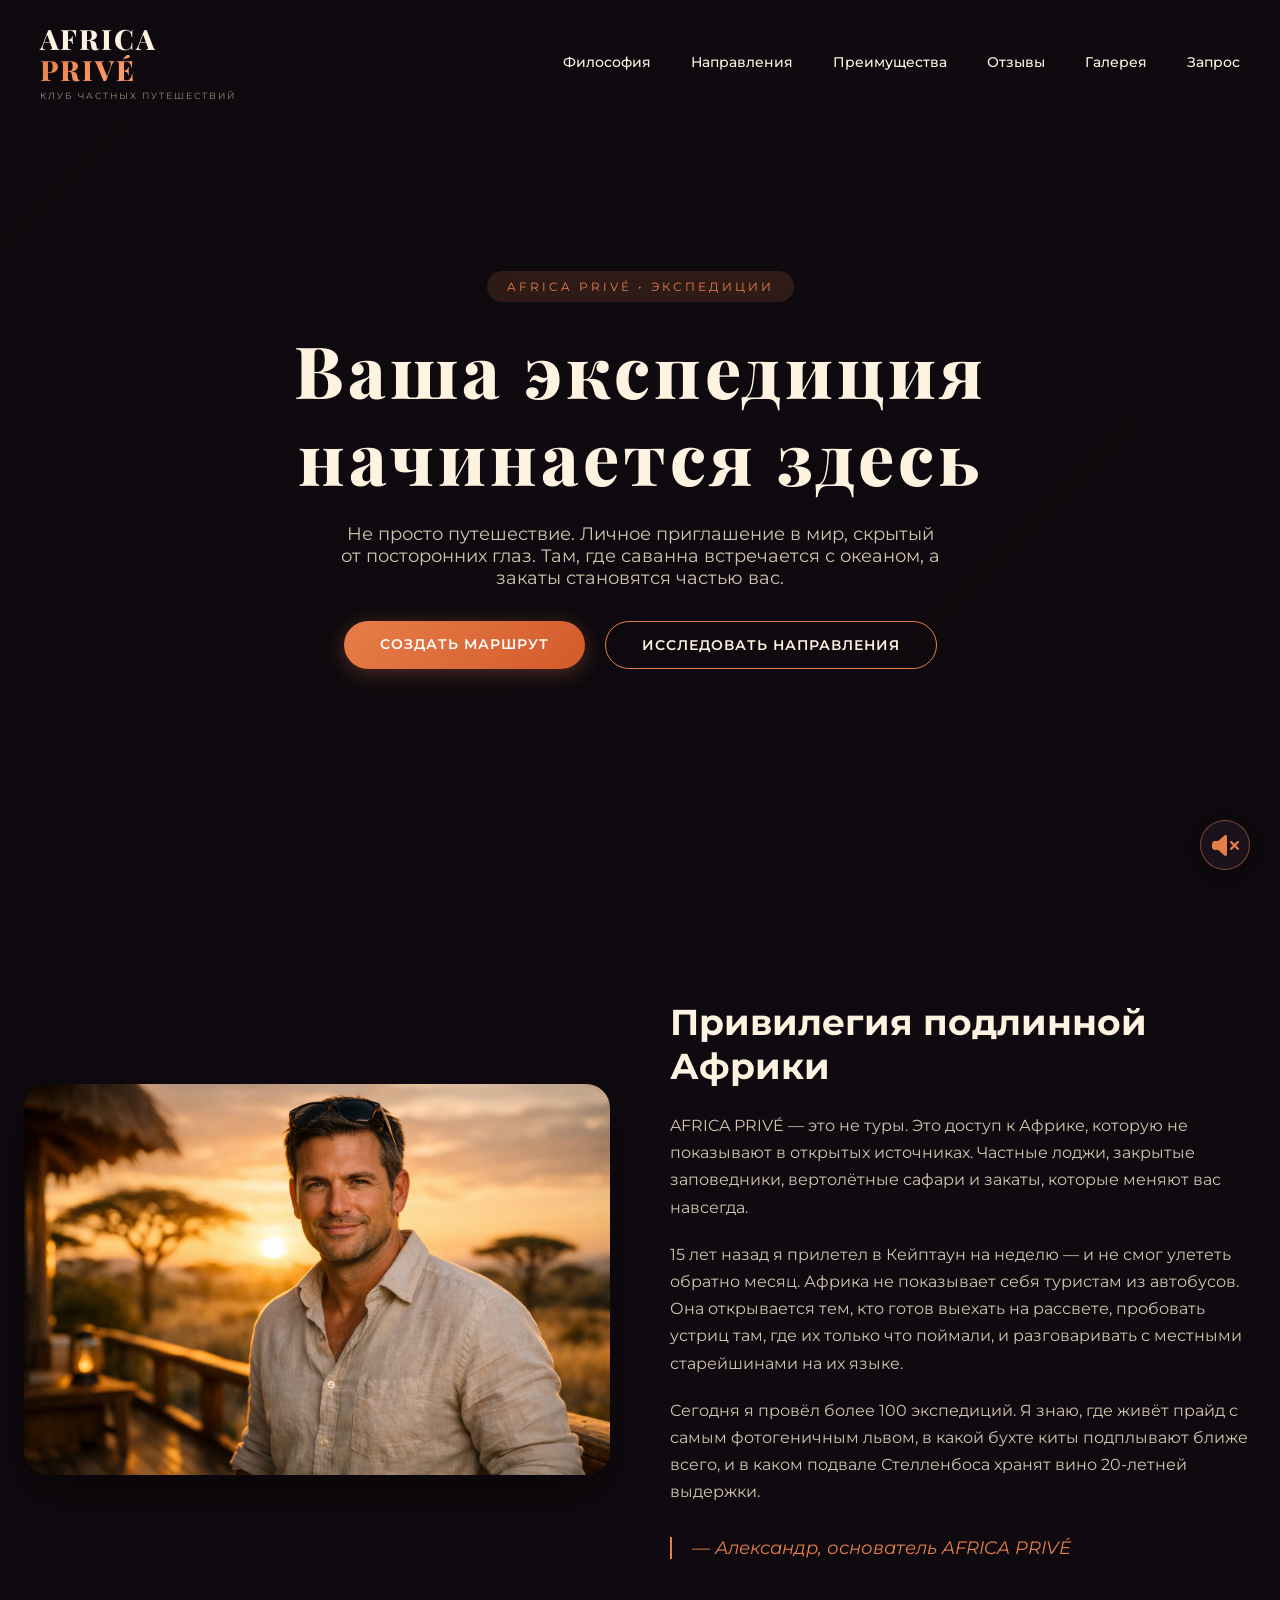
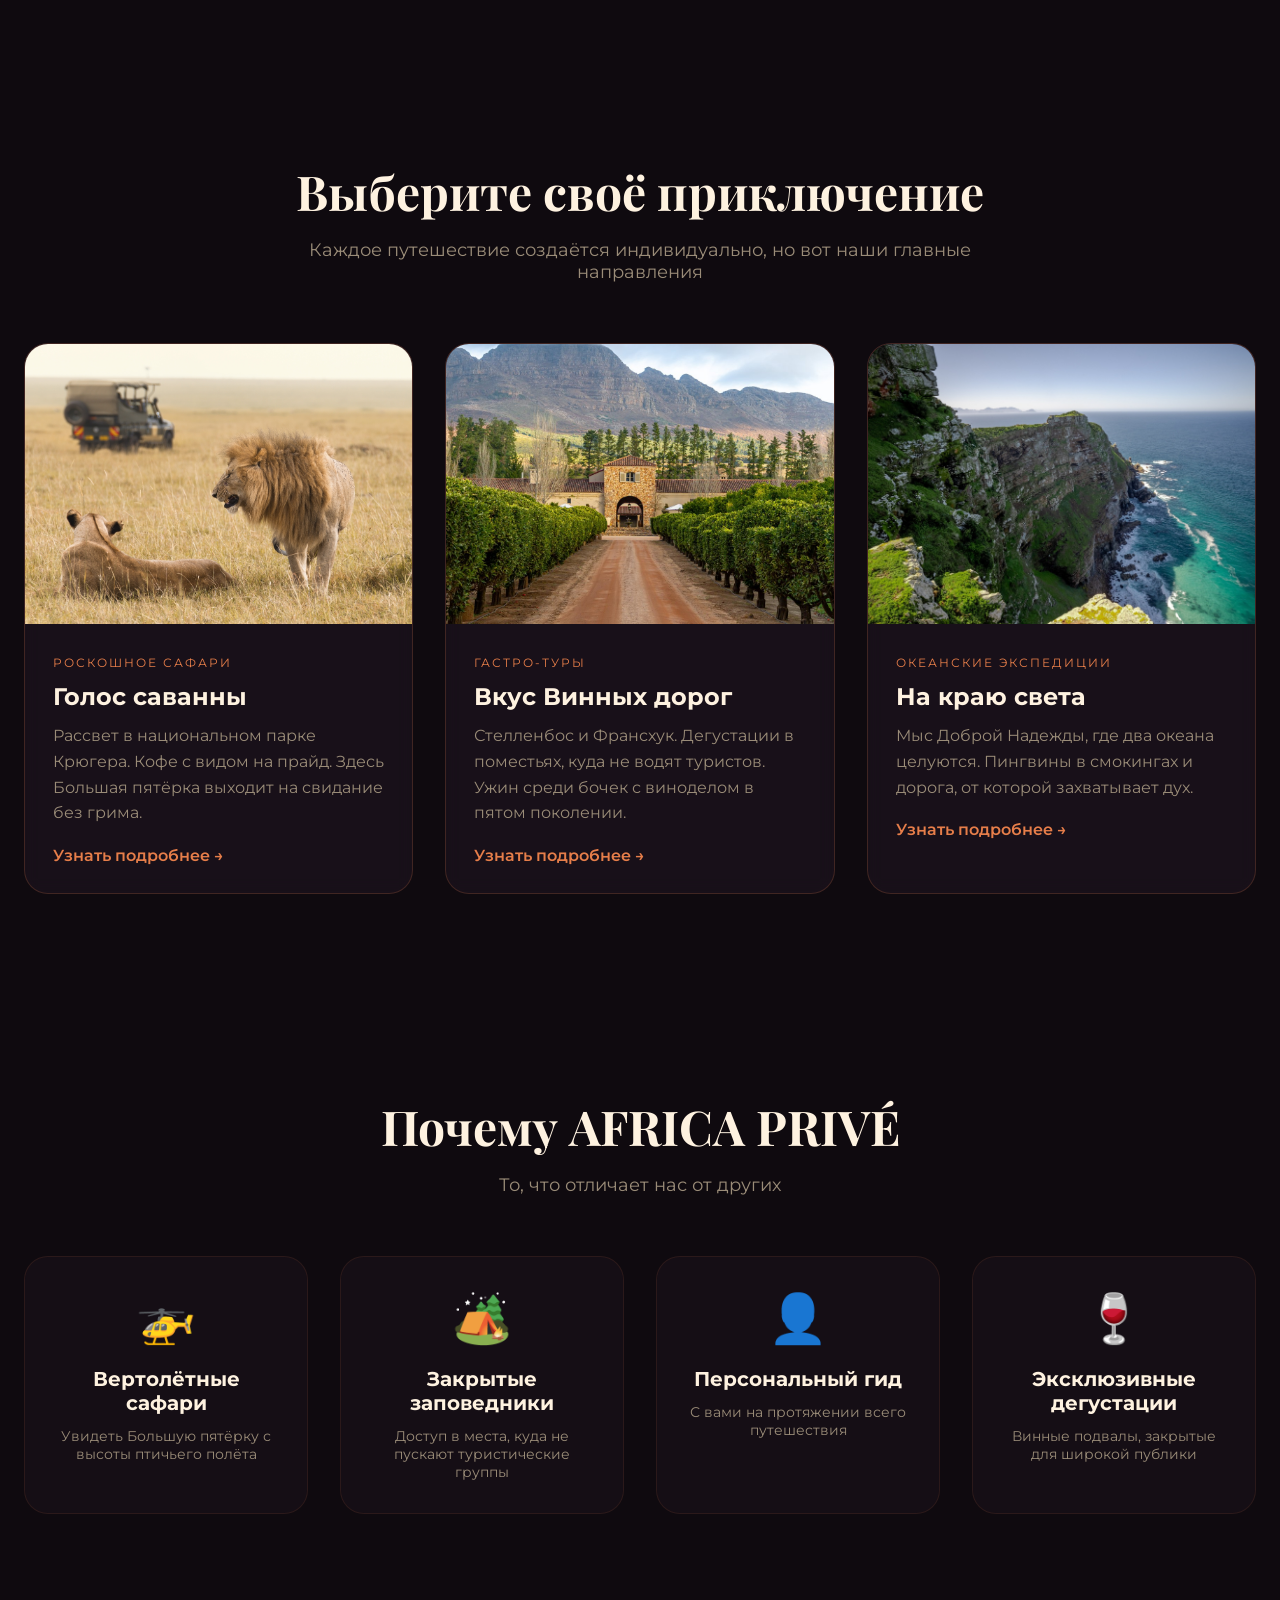
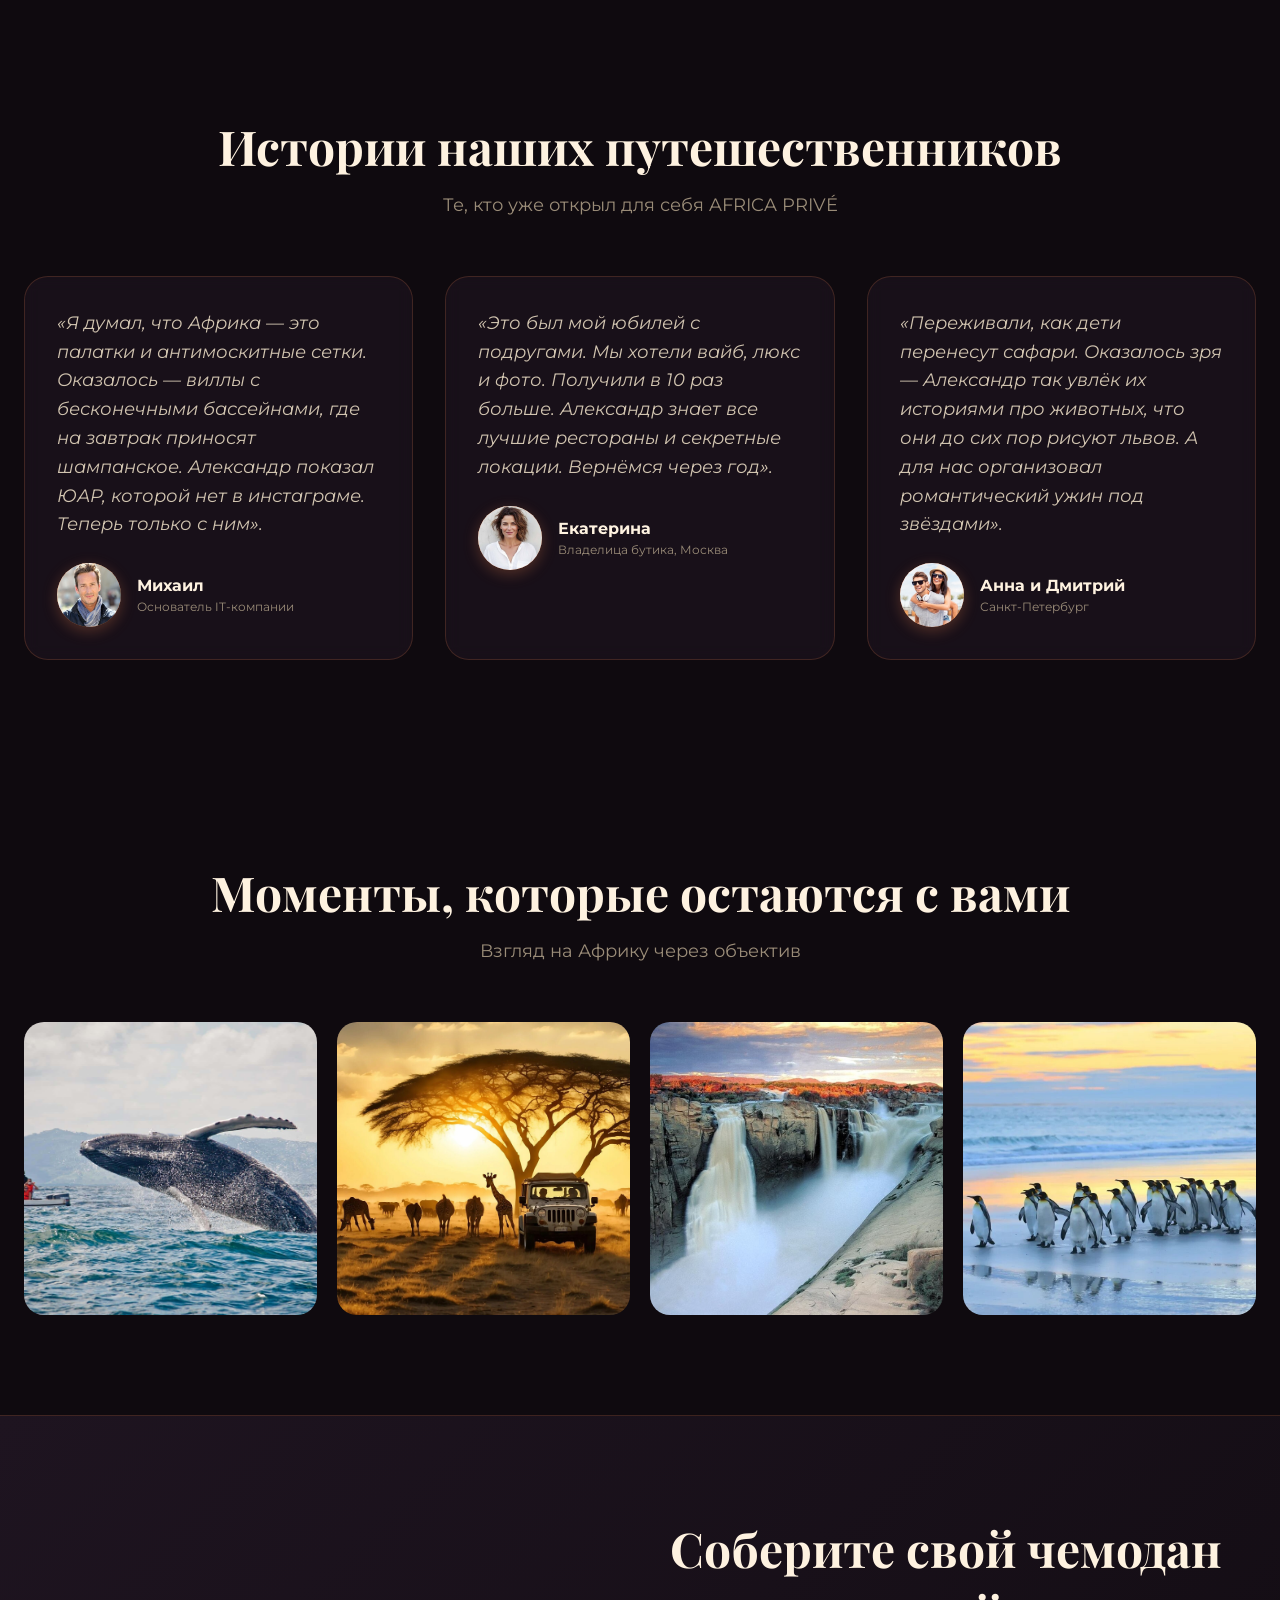
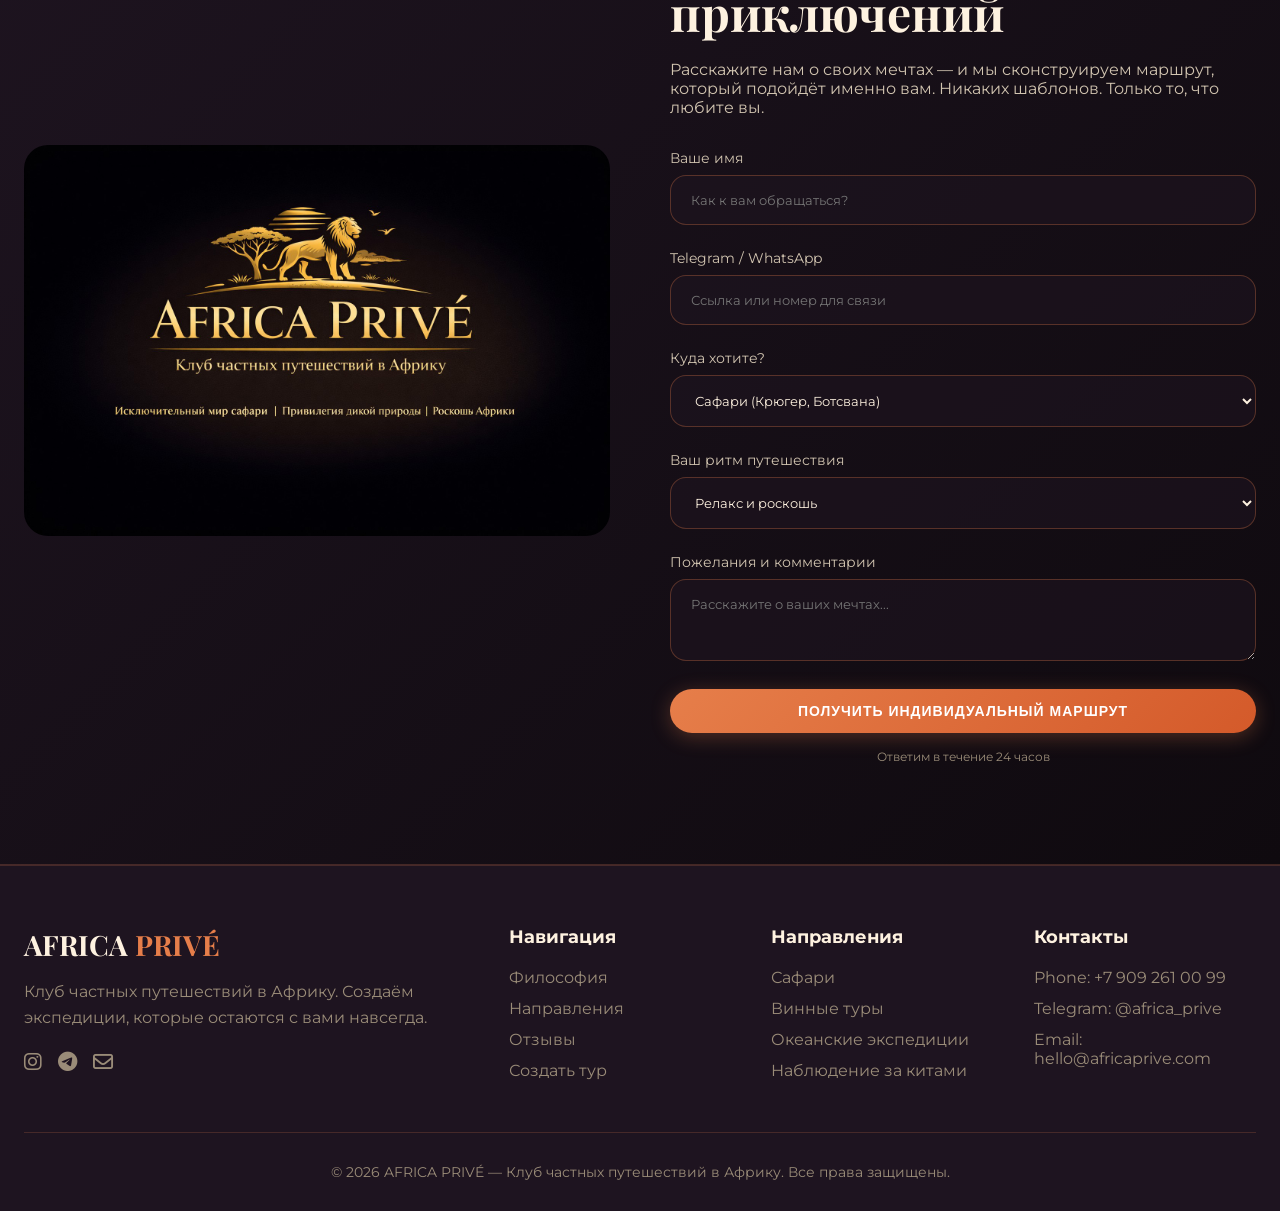
==== expedition.html @ df65098a "Add files via upload" ====
<!DOCTYPE html>
<html lang="ru">
<head>
    <meta charset="UTF-8">
    <meta name="viewport" content="width=device-width, initial-scale=1.0, viewport-fit=cover">
    <title>AFRICA PRIVÉ | Экспедиции | Клуб частных путешествий в Африку</title>
    <link href="https://fonts.googleapis.com/css2?family=Playfair+Display:wght@400;500;600;700;800;900&family=Montserrat:wght@300;400;500;600;700&display=swap" rel="stylesheet">
    <link rel="stylesheet" href="https://cdnjs.cloudflare.com/ajax/libs/font-awesome/6.5.1/css/all.min.css">
    <style>
        * {
            margin: 0;
            padding: 0;
            box-sizing: border-box;
        }

        body {
            font-family: 'Montserrat', sans-serif;
            background: #0F0A0F;
            color: #D1C4B0;
            overflow-x: hidden;
        }

        ::-webkit-scrollbar { width: 8px; }
        ::-webkit-scrollbar-track { background: #1E1420; }
        ::-webkit-scrollbar-thumb { background: #E67E4A; border-radius: 4px; }

        /* Премиальный логотип */
        .logo {
            display: flex;
            flex-direction: column;
            align-items: flex-start;
            text-decoration: none;
            transition: all 0.3s ease;
        }
        .logo-main {
            font-family: 'Playfair Display', serif;
            font-size: 28px;
            font-weight: 800;
            letter-spacing: 2px;
            color: #FEF2E0;
            line-height: 1.1;
        }
        .logo-accent {
            font-family: 'Playfair Display', serif;
            font-size: 28px;
            font-weight: 800;
            letter-spacing: 2px;
            background: linear-gradient(135deg, #E67E4A 0%, #FF9F6E 50%, #E67E4A 100%);
            background-size: 200% auto;
            -webkit-background-clip: text;
            background-clip: text;
            color: transparent;
            line-height: 1.1;
        }
        .logo-tagline {
            font-family: 'Montserrat', sans-serif;
            font-size: 9px;
            letter-spacing: 2px;
            text-transform: uppercase;
            color: #9A8C78;
            margin-top: 4px;
        }
        .logo:hover .logo-main { letter-spacing: 3px; text-shadow: 0 0 20px rgba(230,126,74,0.3); }
        .logo:hover .logo-accent { background-position: 100% 0; animation: gradientShift 0.6s ease forwards; }
        .logo:hover .logo-tagline { color: #E67E4A; letter-spacing: 3px; }
        @keyframes gradientShift {
            0% { background-position: 0% 0; }
            100% { background-position: 100% 0; }
        }

        /* Анимации */
        @keyframes slowZoom { 0% { transform: scale(1.05); } 100% { transform: scale(1.2); } }
        .scroll-animate { opacity: 0; transition: all 0.8s cubic-bezier(0.2, 0.9, 0.4, 1.1); }
        .scroll-animate.visible { opacity: 1; transform: translateY(0) translateX(0); }
        .fade-up { transform: translateY(40px); }
        .fade-left { transform: translateX(-40px); }
        .fade-right { transform: translateX(40px); }
        .scale { transform: scale(0.95); }
        .visible.fade-up, .visible.fade-left, .visible.fade-right { transform: translate(0); }
        .visible.scale { transform: scale(1); }

        /* Навигация */
        .navbar {
            position: fixed;
            top: 0;
            left: 0;
            right: 0;
            z-index: 1000;
            padding: 24px 0;
            transition: all 0.4s ease;
            background: transparent;
        }
        .navbar.scrolled {
            background: rgba(15, 10, 15, 0.95);
            backdrop-filter: blur(12px);
            padding: 16px 0;
            border-bottom: 1px solid rgba(230,126,74,0.2);
        }
        .nav-container {
            display: flex;
            justify-content: space-between;
            align-items: center;
            max-width: 1400px;
            margin: 0 auto;
            padding: 0 40px;
        }
        .nav-links { display: flex; gap: 40px; align-items: center; }
        .nav-links a {
            color: #FEF2E0;
            text-decoration: none;
            font-size: 14px;
            font-weight: 500;
            position: relative;
        }
        .nav-links a::after {
            content: '';
            position: absolute;
            bottom: -5px;
            left: 0;
            width: 0;
            height: 2px;
            background: #E67E4A;
            transition: width 0.3s ease;
        }
        .nav-links a:hover::after { width: 100%; }
        .nav-links a:hover { color: #E67E4A; }
        .mobile-menu-btn {
            display: none;
            background: none;
            border: none;
            color: #FEF2E0;
            font-size: 28px;
            cursor: pointer;
        }

        /* Hero */
        .hero {
            min-height: 100vh;
            display: flex;
            align-items: center;
            justify-content: center;
            text-align: center;
            position: relative;
            padding: 120px 24px 80px;
            overflow: hidden;
        }
        .hero::before {
            content: '';
            position: absolute;
            top: 0;
            left: 0;
            right: 0;
            bottom: 0;
            background: linear-gradient(135deg, rgba(15,10,15,0.4) 0%, rgba(15,10,15,0.8) 100%), url('assets/hero-bg.jpg');
            background-size: cover;
            background-position: center;
            z-index: 0;
            animation: slowZoom 20s ease-out forwards;
        }
        .hero-content { position: relative; z-index: 2; max-width: 900px; }
        .hero-badge {
            display: inline-block;
            font-size: 12px;
            letter-spacing: 3px;
            text-transform: uppercase;
            color: #E67E4A;
            background: rgba(230,126,74,0.15);
            padding: 8px 20px;
            border-radius: 40px;
            margin-bottom: 24px;
            backdrop-filter: blur(8px);
        }
        .hero h1 {
            font-family: 'Playfair Display', serif;
            font-size: 72px;
            font-weight: 800;
            letter-spacing: 4px;
            color: #FEF2E0;
            margin-bottom: 24px;
            line-height: 1.2;
        }
        .hero p { font-size: 18px; max-width: 600px; margin: 0 auto 32px; color: #D1C4B0; }
        .hero-buttons { display: flex; gap: 20px; justify-content: center; flex-wrap: wrap; }

        /* Кнопки */
        .btn {
            display: inline-block;
            padding: 14px 36px;
            font-weight: 600;
            font-size: 14px;
            letter-spacing: 1px;
            text-transform: uppercase;
            text-decoration: none;
            border-radius: 40px;
            transition: all 0.4s ease;
            cursor: pointer;
            border: none;
        }
        .btn-primary {
            background: linear-gradient(135deg, #E67E4A 0%, #D45A2A 100%);
            color: white;
            box-shadow: 0 4px 20px rgba(230,126,74,0.3);
        }
        .btn-primary:hover { transform: translateY(-3px); box-shadow: 0 8px 30px rgba(230,126,74,0.5); }
        .btn-secondary {
            background: transparent;
            border: 1.5px solid #E67E4A;
            color: #FEF2E0;
        }
        .btn-secondary:hover { background: #E67E4A; color: #0F0A0F; transform: translateY(-3px); }

        /* Секции */
        .section { padding: 100px 0; }
        .container { max-width: 1280px; margin: 0 auto; padding: 0 24px; }
        .section-title {
            font-family: 'Playfair Display', serif;
            font-size: 48px;
            text-align: center;
            margin-bottom: 16px;
            color: #FEF2E0;
        }
        .section-subtitle {
            text-align: center;
            color: #9A8C78;
            max-width: 700px;
            margin: 0 auto 60px;
            font-size: 18px;
        }

        /* Философия */
        .philosophy-grid {
            display: grid;
            grid-template-columns: 1fr 1fr;
            gap: 60px;
            align-items: center;
        }
        .philosophy-image {
            border-radius: 24px;
            overflow: hidden;
            box-shadow: 0 20px 40px rgba(0,0,0,0.4);
        }
        .philosophy-image img { width: 100%; height: auto; display: block; transition: transform 0.6s ease; }
        .philosophy-image:hover img { transform: scale(1.03); }
        .philosophy-text h3 { font-size: 36px; margin-bottom: 24px; color: #FEF2E0; }
        .philosophy-text p { margin-bottom: 20px; line-height: 1.7; }
        .signature {
            margin-top: 32px;
            font-style: italic;
            color: #E67E4A;
            font-size: 18px;
            border-left: 2px solid #E67E4A;
            padding-left: 20px;
        }

        /* Направления */
        .destinations-grid {
            display: grid;
            grid-template-columns: repeat(3, 1fr);
            gap: 32px;
        }
        .destination-card {
            background: rgba(30, 20, 32, 0.6);
            backdrop-filter: blur(8px);
            border-radius: 24px;
            overflow: hidden;
            border: 1px solid rgba(230,126,74,0.2);
            transition: all 0.4s ease;
        }
        .destination-card:hover {
            transform: translateY(-10px);
            border-color: #E67E4A;
            box-shadow: 0 20px 40px rgba(0,0,0,0.3);
        }
        .destination-image {
            height: 280px;
            overflow: hidden;
        }
        .destination-image img {
            width: 100%;
            height: 100%;
            object-fit: cover;
            transition: transform 0.6s ease;
        }
        .destination-card:hover .destination-image img { transform: scale(1.08); }
        .destination-content { padding: 28px; }
        .destination-category {
            color: #E67E4A;
            font-size: 12px;
            letter-spacing: 2px;
            text-transform: uppercase;
            margin-bottom: 12px;
            display: inline-block;
        }
        .destination-content h3 { font-size: 24px; margin-bottom: 12px; color: #FEF2E0; }
        .destination-content p { color: #9A8C78; line-height: 1.6; margin-bottom: 20px; }
        .destination-link {
            color: #E67E4A;
            text-decoration: none;
            font-weight: 600;
            display: inline-flex;
            align-items: center;
            gap: 8px;
            transition: gap 0.3s ease;
        }
        .destination-link:hover { gap: 12px; color: #FF9F6E; }

        /* USP */
        .usp-grid {
            display: grid;
            grid-template-columns: repeat(4, 1fr);
            gap: 32px;
            text-align: center;
        }
        .usp-item {
            padding: 32px;
            background: rgba(30, 20, 32, 0.4);
            border-radius: 24px;
            border: 1px solid rgba(230,126,74,0.1);
            transition: all 0.3s ease;
        }
        .usp-item:hover { border-color: rgba(230,126,74,0.4); transform: translateY(-5px); }
        .usp-icon { font-size: 48px; color: #E67E4A; margin-bottom: 20px; }
        .usp-item h4 { font-size: 20px; margin-bottom: 12px; color: #FEF2E0; }
        .usp-item p { font-size: 14px; color: #9A8C78; }

        /* Отзывы */
        .testimonials-grid {
            display: grid;
            grid-template-columns: repeat(3, 1fr);
            gap: 32px;
        }
        .testimonial-card {
            background: rgba(30, 20, 32, 0.6);
            backdrop-filter: blur(8px);
            border-radius: 24px;
            padding: 32px;
            border: 1px solid rgba(230,126,74,0.2);
            transition: all 0.3s ease;
        }
        .testimonial-card:hover { border-color: #E67E4A; transform: translateY(-5px); }
        .testimonial-text {
            font-size: 18px;
            line-height: 1.6;
            margin-bottom: 24px;
            font-style: italic;
        }
        .testimonial-author {
            display: flex;
            align-items: center;
            gap: 16px;
        }
        .testimonial-avatar {
            width: 64px;
            height: 64px;
            border-radius: 50%;
            overflow: hidden;
            background: linear-gradient(135deg, #E67E4A, #B85C2A);
            box-shadow: 0 4px 15px rgba(230,126,74,0.3);
            transition: all 0.4s ease;
            flex-shrink: 0;
        }
        .testimonial-avatar img {
            width: 100%;
            height: 100%;
            object-fit: cover;
            transition: transform 0.5s ease;
            display: block;
        }
        .testimonial-card:hover .testimonial-avatar {
            box-shadow: 0 8px 25px rgba(230,126,74,0.5);
            transform: scale(1.02);
        }
        .testimonial-card:hover .testimonial-avatar img {
            transform: scale(1.08);
        }
        .testimonial-card {
            position: relative;
        }
        .testimonial-card::after {
            content: '';
            position: absolute;
            top: 0;
            left: 0;
            right: 0;
            bottom: 0;
            border-radius: 24px;
            padding: 1px;
            background: linear-gradient(135deg, rgba(230,126,74,0), rgba(230,126,74,0.5), rgba(230,126,74,0));
            -webkit-mask: linear-gradient(#fff 0 0) content-box, linear-gradient(#fff 0 0);
            mask: linear-gradient(#fff 0 0) content-box, linear-gradient(#fff 0 0);
            -webkit-mask-composite: xor;
            mask-composite: exclude;
            pointer-events: none;
            opacity: 0;
            transition: opacity 0.4s ease;
        }
        .testimonial-card:hover::after {
            opacity: 1;
        }
        .author-info h4 { font-size: 16px; margin-bottom: 4px; color: #FEF2E0; }
        .author-info p { font-size: 12px; color: #9A8C78; }

        /* Галерея */
        .gallery-grid {
            display: grid;
            grid-template-columns: repeat(4, 1fr);
            gap: 20px;
        }
        .gallery-item {
            position: relative;
            border-radius: 20px;
            overflow: hidden;
            cursor: pointer;
            aspect-ratio: 1;
        }
        .gallery-item img {
            width: 100%;
            height: 100%;
            object-fit: cover;
            transition: transform 0.6s ease;
        }
        .gallery-item:hover img { transform: scale(1.08); }
        .gallery-overlay {
            position: absolute;
            bottom: 0;
            left: 0;
            right: 0;
            background: linear-gradient(0deg, rgba(0,0,0,0.7) 0%, transparent 100%);
            padding: 20px;
            transform: translateY(100%);
            transition: transform 0.4s ease;
        }
        .gallery-item:hover .gallery-overlay { transform: translateY(0); }
        .gallery-overlay span { color: #FEF2E0; font-size: 14px; }

        /* Форма с анимацией пингвинов */
        .form-section {
            background: linear-gradient(135deg, #1E1420 0%, #0F0A0F 100%);
            border-top: 1px solid rgba(230,126,74,0.2);
            border-bottom: 1px solid rgba(230,126,74,0.2);
            position: relative;
            overflow: hidden;
        }
        .form-grid {
            display: grid;
            grid-template-columns: 1fr 1fr;
            gap: 60px;
            align-items: center;
        }
        .form-image {
            border-radius: 24px;
            overflow: hidden;
        }
        .form-image img { width: 100%; height: auto; display: block; }
        .form-group { margin-bottom: 24px; }
        .form-group input,
        .form-group select,
        .form-group textarea {
            width: 100%;
            padding: 16px 20px;
            background: rgba(30, 20, 32, 0.6);
            border: 1px solid rgba(230,126,74,0.3);
            border-radius: 16px;
            color: #FEF2E0;
            font-family: 'Montserrat', sans-serif;
        }
        .form-group input:focus,
        .form-group select:focus,
        .form-group textarea:focus {
            outline: none;
            border-color: #E67E4A;
            box-shadow: 0 0 0 3px rgba(230,126,74,0.2);
        }
        .form-group label { display: block; margin-bottom: 8px; color: #D1C4B0; font-size: 14px; }

        /* Анимация следов пингвинов (только визуальная) */
        .penguin-tracks {
            position: absolute;
            bottom: 20px;
            left: 0;
            width: 100%;
            height: 80px;
            pointer-events: none;
            z-index: 5;
            overflow: hidden;
        }
        .track {
            position: absolute;
            bottom: 0;
            font-size: 28px;
            opacity: 0;
            animation: walkAcross 8s linear forwards;
            filter: drop-shadow(0 2px 4px rgba(0,0,0,0.3));
        }
        @keyframes walkAcross {
            0% { left: -50px; opacity: 0; transform: translateY(0) rotate(0deg); }
            10% { opacity: 0.7; }
            20% { opacity: 0.9; transform: translateY(-5px) rotate(-3deg); }
            80% { opacity: 0.9; }
            90% { opacity: 0.5; transform: translateY(2px) rotate(2deg); }
            100% { left: calc(100% + 50px); opacity: 0; transform: translateY(0) rotate(0deg); }
        }
        .paw-prints {
            position: absolute;
            bottom: 10px;
            left: 0;
            width: 100%;
            height: 40px;
            pointer-events: none;
            z-index: 4;
        }
        .paw {
            position: absolute;
            font-size: 18px;
            opacity: 0;
            animation: fadePaw 2s ease-out forwards;
            filter: drop-shadow(0 1px 2px rgba(0,0,0,0.2));
        }
        @keyframes fadePaw {
            0% { opacity: 0; transform: scale(0.5) rotate(-10deg); }
            30% { opacity: 0.6; }
            70% { opacity: 0.4; }
            100% { opacity: 0; transform: scale(1.2) rotate(10deg); }
        }

        /* Кнопка звука */
        .sound-toggle {
            position: fixed;
            bottom: 30px;
            right: 30px;
            z-index: 1000;
            width: 50px;
            height: 50px;
            border-radius: 50%;
            background: rgba(30, 20, 32, 0.8);
            backdrop-filter: blur(8px);
            border: 1px solid rgba(230,126,74,0.5);
            color: #E67E4A;
            font-size: 24px;
            cursor: pointer;
            display: flex;
            align-items: center;
            justify-content: center;
            transition: all 0.3s ease;
            box-shadow: 0 4px 15px rgba(0,0,0,0.3);
        }
        .sound-toggle:hover {
            transform: scale(1.1);
            background: #E67E4A;
            color: #0F0A0F;
            border-color: #E67E4A;
        }

        /* Футер */
        .footer {
            background: #1E1420;
            padding: 60px 0 30px;
            border-top: 1px solid rgba(230,126,74,0.2);
        }
        .footer-grid {
            display: grid;
            grid-template-columns: 2fr 1fr 1fr 1fr;
            gap: 40px;
            margin-bottom: 40px;
        }
        .footer-logo {
            font-family: 'Playfair Display', serif;
            font-size: 28px;
            font-weight: 700;
            text-decoration: none;
            color: #FEF2E0;
            display: inline-block;
            margin-bottom: 16px;
        }
        .footer-logo span { color: #E67E4A; }
        .footer-about p { color: #9A8C78; line-height: 1.6; }
        .footer h4 { font-size: 18px; margin-bottom: 20px; color: #FEF2E0; }
        .footer-links a {
            display: block;
            color: #9A8C78;
            text-decoration: none;
            margin-bottom: 12px;
            transition: color 0.3s ease;
        }
        .footer-links a:hover { color: #E67E4A; }
        .social-links {
            display: flex;
            gap: 16px;
            margin-top: 20px;
        }
        .social-links a {
            color: #9A8C78;
            font-size: 20px;
            transition: color 0.3s ease;
        }
        .social-links a:hover { color: #E67E4A; transform: translateY(-3px); }
        .footer-bottom {
            text-align: center;
            padding-top: 30px;
            border-top: 1px solid rgba(230,126,74,0.2);
            color: #9A8C78;
            font-size: 14px;
        }

        /* Модальное окно */
        .modal {
            position: fixed;
            top: 0;
            left: 0;
            width: 100%;
            height: 100%;
            background: rgba(0,0,0,0.9);
            z-index: 2000;
            display: flex;
            align-items: center;
            justify-content: center;
            opacity: 0;
            visibility: hidden;
            transition: all 0.3s ease;
        }
        .modal.active { opacity: 1; visibility: visible; }
        .modal img { max-width: 90%; max-height: 90%; object-fit: contain; }
        .modal-close {
            position: absolute;
            top: 30px;
            right: 40px;
            color: white;
            font-size: 40px;
            cursor: pointer;
        }
        .modal-close:hover { color: #E67E4A; transform: rotate(90deg); }

        /* Мобильное меню */
        .mobile-menu {
            position: fixed;
            top: 0;
            right: -100%;
            width: 280px;
            height: 100vh;
            background: #0F0A0F;
            z-index: 1001;
            padding: 100px 40px;
            transition: right 0.4s ease;
            box-shadow: -5px 0 30px rgba(0,0,0,0.5);
        }
        .mobile-menu.active { right: 0; }
        .mobile-menu a {
            display: block;
            color: #FEF2E0;
            text-decoration: none;
            font-size: 18px;
            margin-bottom: 30px;
        }
        .mobile-menu a:hover { color: #E67E4A; }

        /* Адаптация */
        @media (max-width: 992px) {
            .hero h1 { font-size: 48px; }
            .section-title { font-size: 36px; }
            .philosophy-grid, .destinations-grid, .testimonials-grid, .usp-grid, .form-grid, .footer-grid, .gallery-grid {
                grid-template-columns: 1fr;
                gap: 40px;
            }
            .nav-links { display: none; }
            .mobile-menu-btn { display: block; }
            .usp-grid { grid-template-columns: repeat(2, 1fr); }
            .gallery-grid { grid-template-columns: repeat(2, 1fr); }
            .logo-main, .logo-accent { font-size: 22px; }
            .logo-tagline { font-size: 7px; }
        }
        @media (max-width: 768px) {
            .section { padding: 60px 0; }
            .hero h1 { font-size: 36px; }
            .usp-grid { grid-template-columns: 1fr; }
            .gallery-grid { grid-template-columns: 1fr; }
            .testimonial-avatar { width: 52px; height: 52px; }
            .testimonial-text { font-size: 16px; }
        }
    </style>
</head>
<body>

    <nav class="navbar" id="navbar">
        <div class="nav-container">
            <a href="index.html" class="logo">
                <span class="logo-main">AFRICA</span>
                <span class="logo-accent">PRIVÉ</span>
                <span class="logo-tagline">Клуб частных путешествий</span>
            </a>
            <div class="nav-links">
                <a href="#philosophy">Философия</a>
                <a href="#destinations">Направления</a>
                <a href="#usp">Преимущества</a>
                <a href="#testimonials">Отзывы</a>
                <a href="#gallery">Галерея</a>
                <a href="#form">Запрос</a>
            </div>
            <button class="mobile-menu-btn" id="mobileMenuBtn">☰</button>
        </div>
    </nav>

    <div class="mobile-menu" id="mobileMenu">
        <a href="#philosophy">Философия</a>
        <a href="#destinations">Направления</a>
        <a href="#usp">Преимущества</a>
        <a href="#testimonials">Отзывы</a>
        <a href="#gallery">Галерея</a>
        <a href="#form">Запрос</a>
    </div>

    <!-- Кнопка включения звука -->
    <div class="sound-toggle" id="soundToggle">
        <i class="fas fa-volume-mute" id="soundIcon"></i>
    </div>

    <section class="hero">
        <div class="hero-content">
            <div class="hero-badge scroll-animate fade-up">AFRICA PRIVÉ • ЭКСПЕДИЦИИ</div>
            <h1 class="scroll-animate fade-up">Ваша экспедиция<br>начинается здесь</h1>
            <p class="scroll-animate fade-up">Не просто путешествие. Личное приглашение в мир, скрытый от посторонних глаз. Там, где саванна встречается с океаном, а закаты становятся частью вас.</p>
            <div class="hero-buttons scroll-animate fade-up">
                <a href="#form" class="btn btn-primary">Создать маршрут</a>
                <a href="#destinations" class="btn btn-secondary">Исследовать направления</a>
            </div>
        </div>
    </section>

    <section class="section" id="philosophy">
        <div class="container">
            <div class="philosophy-grid">
                <div class="philosophy-image scroll-animate fade-right">
                    <img src="assets/guide.jpg" alt="Сафари гид" onerror="this.src='https://placehold.co/800x600/1E1420/E67E4A?text=Guide+Photo'">
                </div>
                <div class="philosophy-text scroll-animate fade-left">
                    <h3>Привилегия подлинной Африки</h3>
                    <p>AFRICA PRIVÉ — это не туры. Это доступ к Африке, которую не показывают в открытых источниках. Частные лоджи, закрытые заповедники, вертолётные сафари и закаты, которые меняют вас навсегда.</p>
                    <p>15 лет назад я прилетел в Кейптаун на неделю — и не смог улететь обратно месяц. Африка не показывает себя туристам из автобусов. Она открывается тем, кто готов выехать на рассвете, пробовать устриц там, где их только что поймали, и разговаривать с местными старейшинами на их языке.</p>
                    <p>Сегодня я провёл более 100 экспедиций. Я знаю, где живёт прайд с самым фотогеничным львом, в какой бухте киты подплывают ближе всего, и в каком подвале Стелленбоса хранят вино 20-летней выдержки.</p>
                    <div class="signature">— Александр, основатель AFRICA PRIVÉ</div>
                </div>
            </div>
        </div>
    </section>

    <section class="section" id="destinations">
        <div class="container">
            <h2 class="section-title scroll-animate fade-up">Выберите своё приключение</h2>
            <p class="section-subtitle scroll-animate fade-up">Каждое путешествие создаётся индивидуально, но вот наши главные направления</p>
            <div class="destinations-grid">
                <div class="destination-card scroll-animate scale">
                    <div class="destination-image"><img src="assets/safari.jpg" alt="Сафари" onerror="this.src='https://placehold.co/800x600/1E1420/E67E4A?text=Safari'"></div>
                    <div class="destination-content">
                        <span class="destination-category">Роскошное сафари</span>
                        <h3>Голос саванны</h3>
                        <p>Рассвет в национальном парке Крюгера. Кофе с видом на прайд. Здесь Большая пятёрка выходит на свидание без грима.</p>
                        <a href="#" class="destination-link">Узнать подробнее →</a>
                    </div>
                </div>
                <div class="destination-card scroll-animate scale">
                    <div class="destination-image"><img src="assets/wine.jpg" alt="Винный тур" onerror="this.src='https://placehold.co/800x600/1E1420/E67E4A?text=Wine+Tour'"></div>
                    <div class="destination-content">
                        <span class="destination-category">Гастро-туры</span>
                        <h3>Вкус Винных дорог</h3>
                        <p>Стелленбос и Франсхук. Дегустации в поместьях, куда не водят туристов. Ужин среди бочек с виноделом в пятом поколении.</p>
                        <a href="#" class="destination-link">Узнать подробнее →</a>
                    </div>
                </div>
                <div class="destination-card scroll-animate scale">
                    <div class="destination-image"><img src="assets/ocean.jpg" alt="Океанская экспедиция" onerror="this.src='https://placehold.co/800x600/1E1420/E67E4A?text=Ocean+Expedition'"></div>
                    <div class="destination-content">
                        <span class="destination-category">Океанские экспедиции</span>
                        <h3>На краю света</h3>
                        <p>Мыс Доброй Надежды, где два океана целуются. Пингвины в смокингах и дорога, от которой захватывает дух.</p>
                        <a href="#" class="destination-link">Узнать подробнее →</a>
                    </div>
                </div>
            </div>
        </div>
    </section>

    <section class="section" id="usp">
        <div class="container">
            <h2 class="section-title scroll-animate fade-up">Почему AFRICA PRIVÉ</h2>
            <p class="section-subtitle scroll-animate fade-up">То, что отличает нас от других</p>
            <div class="usp-grid">
                <div class="usp-item scroll-animate scale"><div class="usp-icon">🚁</div><h4>Вертолётные сафари</h4><p>Увидеть Большую пятёрку с высоты птичьего полёта</p></div>
                <div class="usp-item scroll-animate scale"><div class="usp-icon">🏕️</div><h4>Закрытые заповедники</h4><p>Доступ в места, куда не пускают туристические группы</p></div>
                <div class="usp-item scroll-animate scale"><div class="usp-icon">👤</div><h4>Персональный гид</h4><p>С вами на протяжении всего путешествия</p></div>
                <div class="usp-item scroll-animate scale"><div class="usp-icon">🍷</div><h4>Эксклюзивные дегустации</h4><p>Винные подвалы, закрытые для широкой публики</p></div>
            </div>
        </div>
    </section>

    <section class="section" id="testimonials">
        <div class="container">
            <h2 class="section-title scroll-animate fade-up">Истории наших путешественников</h2>
            <p class="section-subtitle scroll-animate fade-up">Те, кто уже открыл для себя AFRICA PRIVÉ</p>
            <div class="testimonials-grid">
                <div class="testimonial-card scroll-animate scale">
                    <div class="testimonial-text">«Я думал, что Африка — это палатки и антимоскитные сетки. Оказалось — виллы с бесконечными бассейнами, где на завтрак приносят шампанское. Александр показал ЮАР, которой нет в инстаграме. Теперь только с ним».</div>
                    <div class="testimonial-author">
                        <div class="testimonial-avatar">
                            <img src="assets/avatar-mikhail.jpg" alt="Михаил" onerror="this.style.display='none'; this.parentElement.style.background='linear-gradient(135deg, #E67E4A, #B85C2A)'; this.parentElement.innerHTML='М'">
                        </div>
                        <div class="author-info">
                            <h4>Михаил</h4>
                            <p>Основатель IT-компании</p>
                        </div>
                    </div>
                </div>
                <div class="testimonial-card scroll-animate scale">
                    <div class="testimonial-text">«Это был мой юбилей с подругами. Мы хотели вайб, люкс и фото. Получили в 10 раз больше. Александр знает все лучшие рестораны и секретные локации. Вернёмся через год».</div>
                    <div class="testimonial-author">
                        <div class="testimonial-avatar">
                            <img src="assets/avatar-ekaterina.jpg" alt="Екатерина" onerror="this.style.display='none'; this.parentElement.style.background='linear-gradient(135deg, #E67E4A, #B85C2A)'; this.parentElement.innerHTML='Е'">
                        </div>
                        <div class="author-info">
                            <h4>Екатерина</h4>
                            <p>Владелица бутика, Москва</p>
                        </div>
                    </div>
                </div>
                <div class="testimonial-card scroll-animate scale">
                    <div class="testimonial-text">«Переживали, как дети перенесут сафари. Оказалось зря — Александр так увлёк их историями про животных, что они до сих пор рисуют львов. А для нас организовал романтический ужин под звёздами».</div>
                    <div class="testimonial-author">
                        <div class="testimonial-avatar">
                            <img src="assets/avatar-anna-dmitry.jpg" alt="Анна и Дмитрий" onerror="this.style.display='none'; this.parentElement.style.background='linear-gradient(135deg, #E67E4A, #B85C2A)'; this.parentElement.innerHTML='А'">
                        </div>
                        <div class="author-info">
                            <h4>Анна и Дмитрий</h4>
                            <p>Санкт-Петербург</p>
                        </div>
                    </div>
                </div>
            </div>
        </div>
    </section>

    <section class="section" id="gallery">
        <div class="container">
            <h2 class="section-title scroll-animate fade-up">Моменты, которые остаются с вами</h2>
            <p class="section-subtitle scroll-animate fade-up">Взгляд на Африку через объектив</p>
            <div class="gallery-grid">
                <div class="gallery-item scroll-animate scale" data-modal="assets/gallery1.jpg"><img src="assets/gallery1.jpg" alt="Киты" onerror="this.src='https://placehold.co/600x600/1E1420/E67E4A?text=Gallery+1'"><div class="gallery-overlay"><span>Момент в саванне</span></div></div>
                <div class="gallery-item scroll-animate scale" data-modal="assets/gallery2.jpg"><img src="assets/gallery2.jpg" alt="Закат" onerror="this.src='https://placehold.co/600x600/1E1420/E67E4A?text=Gallery+2'"><div class="gallery-overlay"><span>Океанская гладь</span></div></div>
                <div class="gallery-item scroll-animate scale" data-modal="assets/gallery3.jpg"><img src="assets/gallery3.jpg" alt="Водопады" onerror="this.src='https://placehold.co/600x600/1E1420/E67E4A?text=Gallery+3'"><div class="gallery-overlay"><span>Вкус Африки</span></div></div>
                <div class="gallery-item scroll-animate scale" data-modal="assets/gallery4.jpg"><img src="assets/gallery4.jpg" alt="Пингвины" onerror="this.src='https://placehold.co/600x600/1E1420/E67E4A?text=Gallery+4'"><div class="gallery-overlay"><span>Африканский закат</span></div></div>
            </div>
        </div>
    </section>

    <section class="form-section section" id="form">
        <div class="container">
            <!-- Анимация следов пингвинов (только визуальная) -->
            <div class="penguin-tracks" id="penguinTracks"></div>
            <div class="paw-prints" id="pawPrints"></div>
            
            <div class="form-grid">
                <div class="form-image scroll-animate fade-right">
                    <img src="assets/suitcase2.jpg" alt="Соберите свой чемодан" onerror="this.src='https://placehold.co/800x600/1E1420/E67E4A?text=Pack+Your+Dreams'">
                </div>
                <div class="scroll-animate fade-left">
                    <h2 class="section-title" style="text-align: left;">Соберите свой чемодан приключений</h2>
                    <p style="margin-bottom: 32px;">Расскажите нам о своих мечтах — и мы сконструируем маршрут, который подойдёт именно вам. Никаких шаблонов. Только то, что любите вы.</p>
                    <form id="expeditionForm">
                        <div class="form-group"><label>Ваше имя</label><input type="text" placeholder="Как к вам обращаться?" required></div>
                        <div class="form-group"><label>Telegram / WhatsApp</label><input type="text" placeholder="Ссылка или номер для связи" required></div>
                        <div class="form-group"><label>Куда хотите?</label><select><option>Сафари (Крюгер, Ботсвана)</option><option>Океан и мысы</option><option>Наблюдение за китами</option><option>Винные дороги</option><option>Всё сразу</option></select></div>
                        <div class="form-group"><label>Ваш ритм путешествия</label><select><option>Релакс и роскошь</option><option>Активный и насыщенный</option><option>Экстремальный (вертолёты, трекинг)</option></select></div>
                        <div class="form-group"><label>Пожелания и комментарии</label><textarea rows="3" placeholder="Расскажите о ваших мечтах..."></textarea></div>
                        <button type="submit" class="btn btn-primary" style="width: 100%;">Получить индивидуальный маршрут</button>
                        <p style="font-size: 12px; text-align: center; margin-top: 16px; color: #9A8C78;">Ответим в течение 24 часов</p>
                    </form>
                </div>
            </div>
        </div>
    </section>

    <footer class="footer">
        <div class="container">
            <div class="footer-grid">
                <div class="footer-about"><a href="index.html" class="footer-logo">AFRICA <span>PRIVÉ</span></a><p>Клуб частных путешествий в Африку. Создаём экспедиции, которые остаются с вами навсегда.</p><div class="social-links"><a href="#"><i class="fab fa-instagram"></i></a><a href="#"><i class="fab fa-telegram"></i></a><a href="#"><i class="far fa-envelope"></i></a></div></div>
                <div class="footer-links"><h4>Навигация</h4><a href="#philosophy">Философия</a><a href="#destinations">Направления</a><a href="#testimonials">Отзывы</a><a href="#form">Создать тур</a></div>
                <div class="footer-links"><h4>Направления</h4><a href="#">Сафари</a><a href="#">Винные туры</a><a href="#">Океанские экспедиции</a><a href="#">Наблюдение за китами</a></div>
                <div class="footer-links"><h4>Контакты</h4><a href="#">Phone: +7 909 261 00 99</a><a href="#">Telegram: @africa_prive</a><a href="#">Email: hello@africaprive.com</a></div>
            </div>
            <div class="footer-bottom"><p>© 2026 AFRICA PRIVÉ — Клуб частных путешествий в Африку. Все права защищены.</p></div>
        </div>
    </footer>

    <div class="modal" id="imageModal"><span class="modal-close">&times;</span><img id="modalImage" src="" alt="Full size"></div>

    <script>
        document.addEventListener('DOMContentLoaded', function() {
            // ========== НАВИГАЦИЯ ==========
            window.addEventListener('scroll', () => {
                const navbar = document.getElementById('navbar');
                if (window.scrollY > 50) navbar.classList.add('scrolled');
                else navbar.classList.remove('scrolled');
            });

            document.querySelectorAll('a[href^="#"]').forEach(anchor => {
                anchor.addEventListener('click', function(e) {
                    e.preventDefault();
                    const target = document.querySelector(this.getAttribute('href'));
                    if (target) target.scrollIntoView({ behavior: 'smooth', block: 'start' });
                });
            });

            const mobileBtn = document.getElementById('mobileMenuBtn');
            const mobileMenu = document.getElementById('mobileMenu');
            if (mobileBtn) {
                mobileBtn.addEventListener('click', () => mobileMenu.classList.toggle('active'));
                document.querySelectorAll('.mobile-menu a').forEach(link => {
                    link.addEventListener('click', () => mobileMenu.classList.remove('active'));
                });
            }

            // ========== АНИМАЦИЯ ПРИ СКРОЛЛЕ ==========
            const animateElements = document.querySelectorAll('.scroll-animate');
            const observer = new IntersectionObserver((entries) => {
                entries.forEach(entry => { if (entry.isIntersecting) entry.target.classList.add('visible'); });
            }, { threshold: 0.1 });
            animateElements.forEach(el => observer.observe(el));

            // ========== ГАЛЕРЕЯ ==========
            const modal = document.getElementById('imageModal');
            const modalImg = document.getElementById('modalImage');
            const modalClose = document.querySelector('.modal-close');
            document.querySelectorAll('.gallery-item').forEach(item => {
                item.addEventListener('click', () => {
                    const imgSrc = item.getAttribute('data-modal');
                    if (imgSrc) { modalImg.src = imgSrc; modal.classList.add('active'); }
                });
            });
            modalClose?.addEventListener('click', () => modal.classList.remove('active'));
            modal?.addEventListener('click', (e) => { if (e.target === modal) modal.classList.remove('active'); });

            // ========== ФОРМА ==========
            const form = document.getElementById('expeditionForm');
            if (form) {
                form.addEventListener('submit', (e) => {
                    e.preventDefault();
                    alert('Спасибо! Мы свяжемся с вами в ближайшие 24 часа, чтобы создать ваш идеальный маршрут.');
                    form.reset();
                });
            }

            // ========== АНИМАЦИЯ СЛЕДОВ ПИНГВИНОВ (только визуальная) ==========
            let isFormVisible = false;
            let trackInterval, pawInterval;
            
            function createPenguinTrack() {
                const tracksContainer = document.getElementById('penguinTracks');
                if (!tracksContainer || !isFormVisible) return;
                
                const track = document.createElement('div');
                track.className = 'track';
                track.textContent = '🐧';
                
                const randomY = Math.random() * 40 - 20;
                track.style.bottom = randomY + 'px';
                const duration = Math.random() * 4 + 6;
                const delay = Math.random() * 15;
                track.style.animationDuration = duration + 's';
                track.style.animationDelay = delay + 's';
                
                tracksContainer.appendChild(track);
                setTimeout(() => { if (track && track.parentNode) track.remove(); }, (duration + delay) * 1000);
            }
            
            function createPawPrint() {
                const pawsContainer = document.getElementById('pawPrints');
                if (!pawsContainer || !isFormVisible) return;
                
                const paw = document.createElement('div');
                paw.className = 'paw';
                const pawSymbols = ['🐾', '🦶', '🐧', '❄️'];
                paw.textContent = pawSymbols[Math.floor(Math.random() * pawSymbols.length)];
                paw.style.left = Math.random() * 100 + '%';
                paw.style.bottom = Math.random() * 50 + 'px';
                const duration = Math.random() * 2 + 1.5;
                const delay = Math.random() * 8;
                paw.style.animationDuration = duration + 's';
                paw.style.animationDelay = delay + 's';
                
                pawsContainer.appendChild(paw);
                setTimeout(() => { if (paw && paw.parentNode) paw.remove(); }, (duration + delay) * 1000);
            }
            
            const formSection = document.getElementById('form');
            const checkFormVisibility = () => {
                if (formSection) {
                    const rect = formSection.getBoundingClientRect();
                    isFormVisible = rect.top < window.innerHeight && rect.bottom > 0;
                }
            };
            
            window.addEventListener('scroll', () => {
                checkFormVisibility();
                if (isFormVisible && !trackInterval) {
                    trackInterval = setInterval(createPenguinTrack, 4000);
                    pawInterval = setInterval(createPawPrint, 1200);
                } else if (!isFormVisible && trackInterval) {
                    clearInterval(trackInterval);
                    clearInterval(pawInterval);
                    trackInterval = null;
                    pawInterval = null;
                }
            });
            
            checkFormVisibility();
            if (isFormVisible) {
                trackInterval = setInterval(createPenguinTrack, 4000);
                pawInterval = setInterval(createPawPrint, 1200);
            }
            
           // ========== ЗВУК (только фоновый) ==========
let audioContext = null;
let isSoundEnabled = false;
let ambianceBuffer = null;
let currentAmbiance = null;

const soundToggle = document.getElementById('soundToggle');
const soundIcon = document.getElementById('soundIcon');

// Функция загрузки с подробным логированием
async function loadAmbiance() {
    console.log('Пытаемся загрузить звук: assets/ambiance.mp3');
    
    try {
        const response = await fetch('assets/ambiance.mp3');
        
        console.log('Статус ответа:', response.status);
        console.log('Content-Type:', response.headers.get('content-type'));
        
        if (!response.ok) {
            throw new Error(`HTTP ${response.status}: ${response.statusText}`);
        }
        
        const arrayBuffer = await response.arrayBuffer();
        console.log('Файл загружен, размер:', arrayBuffer.byteLength, 'байт');
        
        const audioBuffer = await audioContext.decodeAudioData(arrayBuffer);
        console.log('Звук успешно декодирован, длительность:', audioBuffer.duration, 'секунд');
        
        return audioBuffer;
    } catch (error) {
        console.error('ОШИБКА загрузки звука:', error.message);
        console.error('Полная ошибка:', error);
        throw error;
    }
}

// Запасной фоновый звук (синтезированный)
function createFallbackAmbiance() {
    console.log('Создаём встроенный фоновый звук (запасной вариант)');
    const duration = 4;
    const sampleRate = audioContext.sampleRate;
    const frameCount = duration * sampleRate;
    const buffer = audioContext.createBuffer(2, frameCount, sampleRate);
    
    for (let channel = 0; channel < 2; channel++) {
        const channelData = buffer.getChannelData(channel);
        for (let i = 0; i < frameCount; i++) {
            const t = i / sampleRate;
            let wind = Math.sin(t * 0.5) * 0.1 + Math.sin(t * 0.8) * 0.05;
            let distant = Math.sin(t * 0.2) * 0.03;
            let noise = (Math.random() - 0.5) * 0.02;
            channelData[i] = (wind + distant + noise) * 0.5;
        }
    }
    return buffer;
}

async function initAudio() {
    if (audioContext) return;
    
    console.log('Инициализация AudioContext...');
    audioContext = new (window.AudioContext || window.webkitAudioContext)();
    
    try {
        ambianceBuffer = await loadAmbiance();
        console.log('✅ Фоновый звук саванны загружен и готов к воспроизведению');
    } catch (error) {
        console.log('❌ Используем встроенный звук вместо вашего файла');
        ambianceBuffer = createFallbackAmbiance();
        console.log('✅ Встроенный звук создан');
    }
}

function playAmbiance() {
    if (!audioContext) {
        console.log('AudioContext не инициализирован');
        return;
    }
    if (!isSoundEnabled) {
        console.log('Звук выключен пользователем');
        return;
    }
    if (currentAmbiance) {
        console.log('Фоновый звук уже играет');
        return;
    }
    
    console.log('Запуск фонового звука...');
    currentAmbiance = audioContext.createBufferSource();
    currentAmbiance.buffer = ambianceBuffer;
    currentAmbiance.loop = true;
    currentAmbiance.connect(audioContext.destination);
    currentAmbiance.start();
    console.log('✅ Фоновый звук играет');
}

function stopAmbiance() {
    if (currentAmbiance) {
        console.log('Остановка фонового звука');
        currentAmbiance.stop();
        currentAmbiance = null;
    }
}

soundToggle.addEventListener('click', async () => {
    console.log('Кнопка звука нажата');
    
    if (!audioContext) {
        console.log('Первый запуск, инициализируем звук...');
        await initAudio();
        await audioContext.resume();
        console.log('AudioContext запущен');
        isSoundEnabled = true;
        soundIcon.className = 'fas fa-volume-up';
        playAmbiance();
    } else if (isSoundEnabled) {
        console.log('Выключаем звук');
        isSoundEnabled = false;
        soundIcon.className = 'fas fa-volume-mute';
        stopAmbiance();
    } else {
        console.log('Включаем звук');
        await audioContext.resume();
        isSoundEnabled = true;
        soundIcon.className = 'fas fa-volume-up';
        playAmbiance();
    }
});
        });
    </script>
</body>
</html>
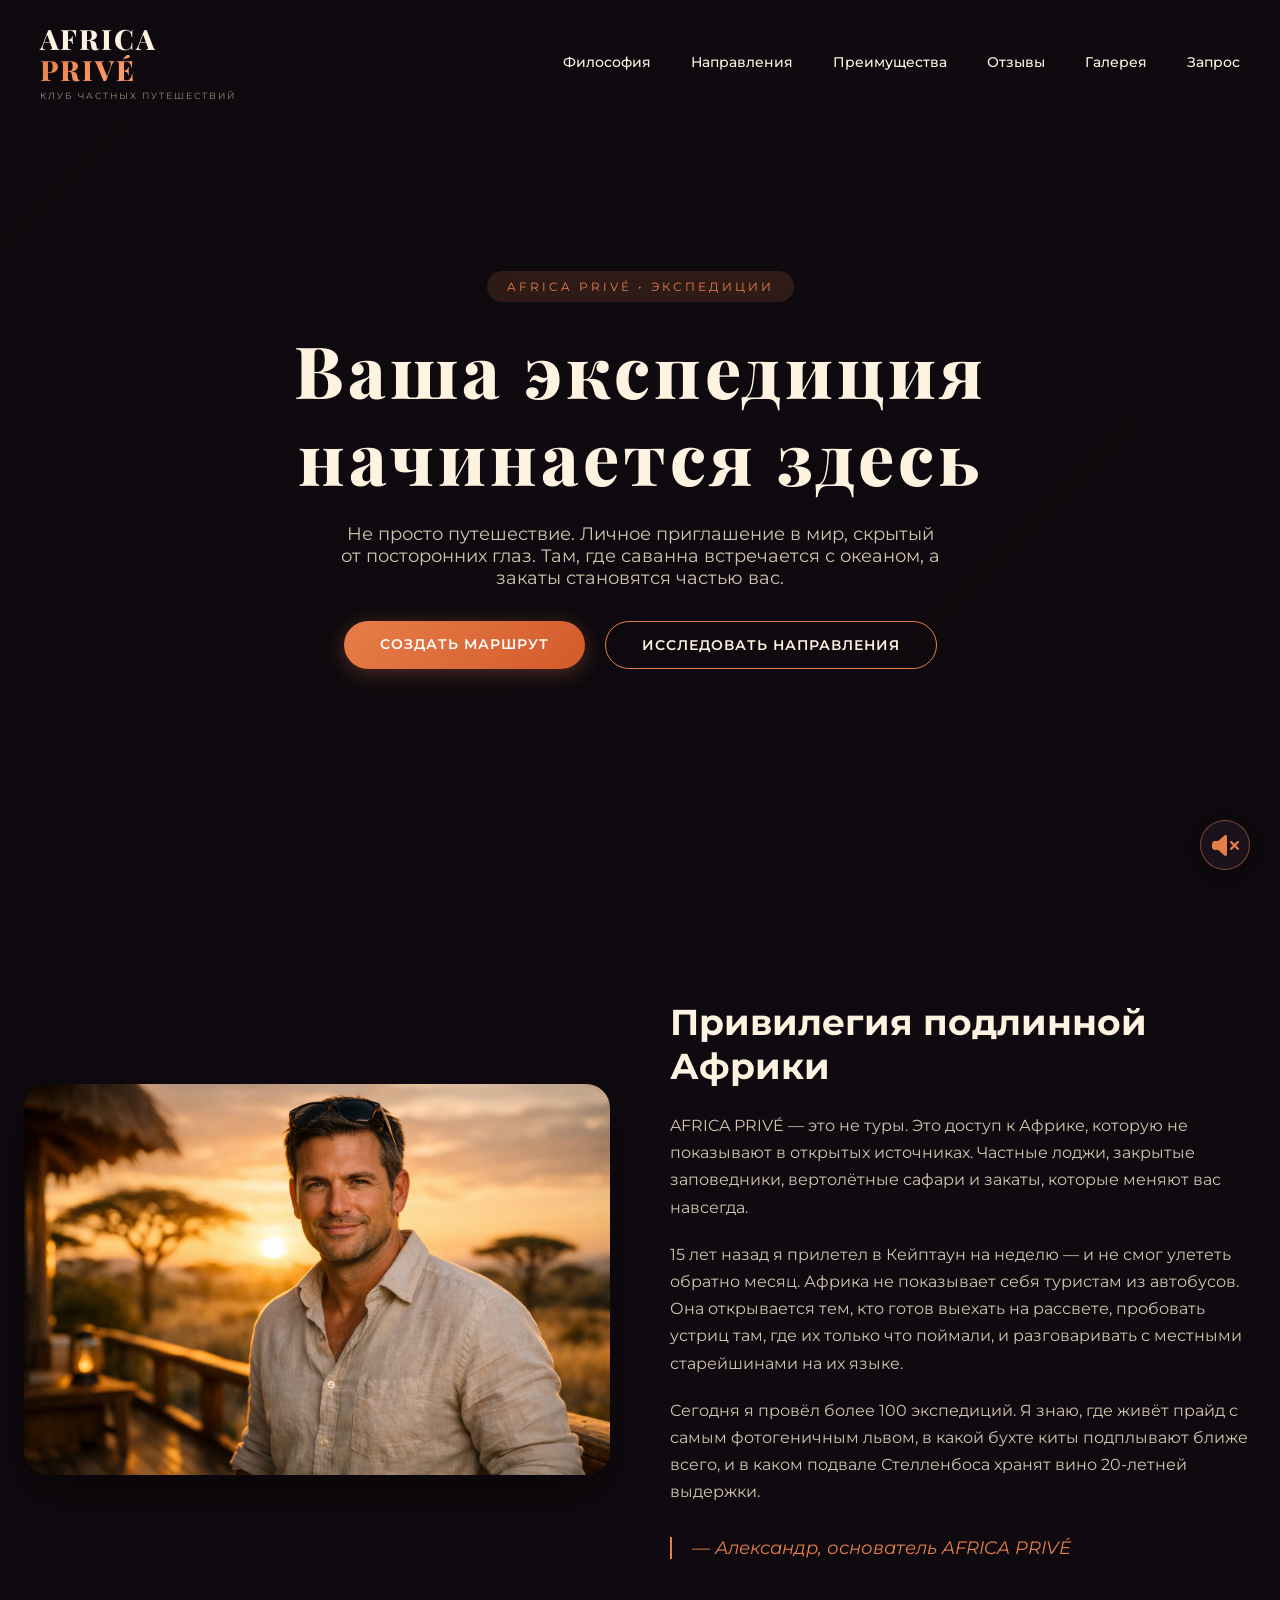
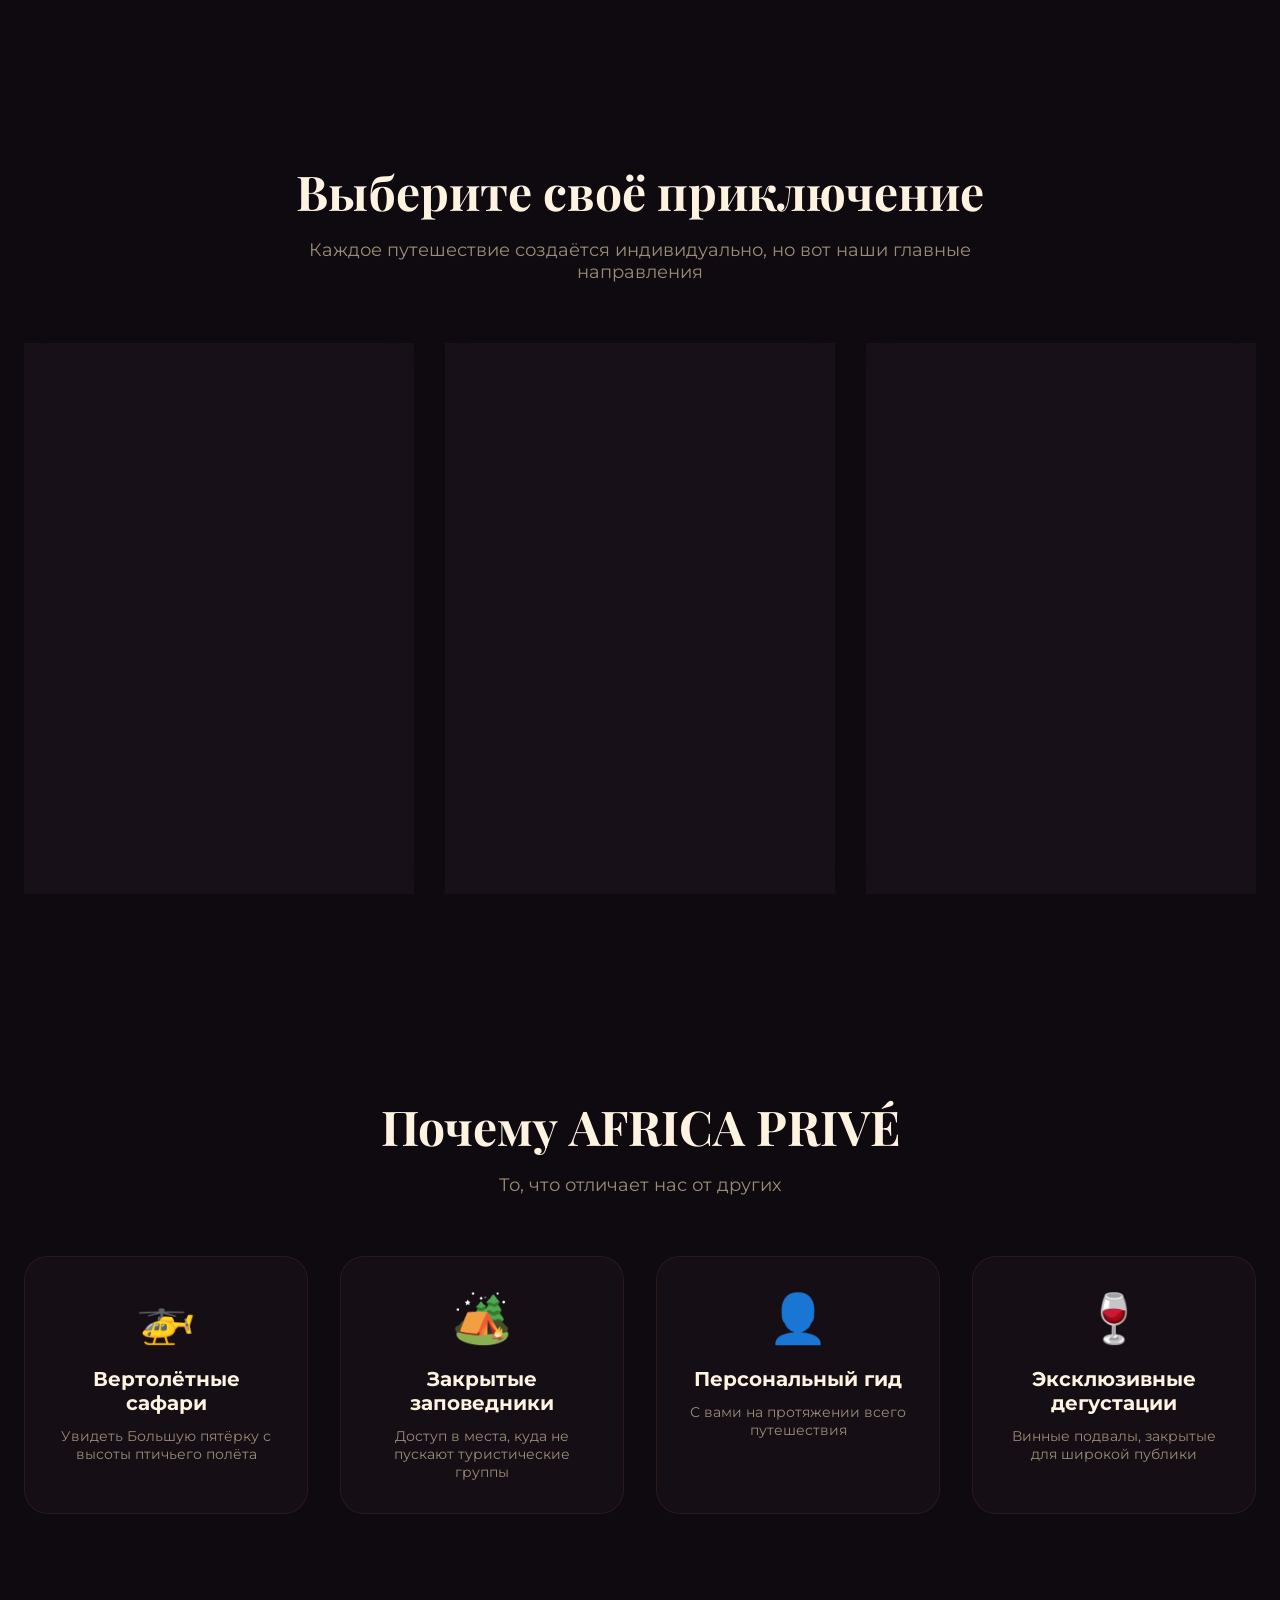
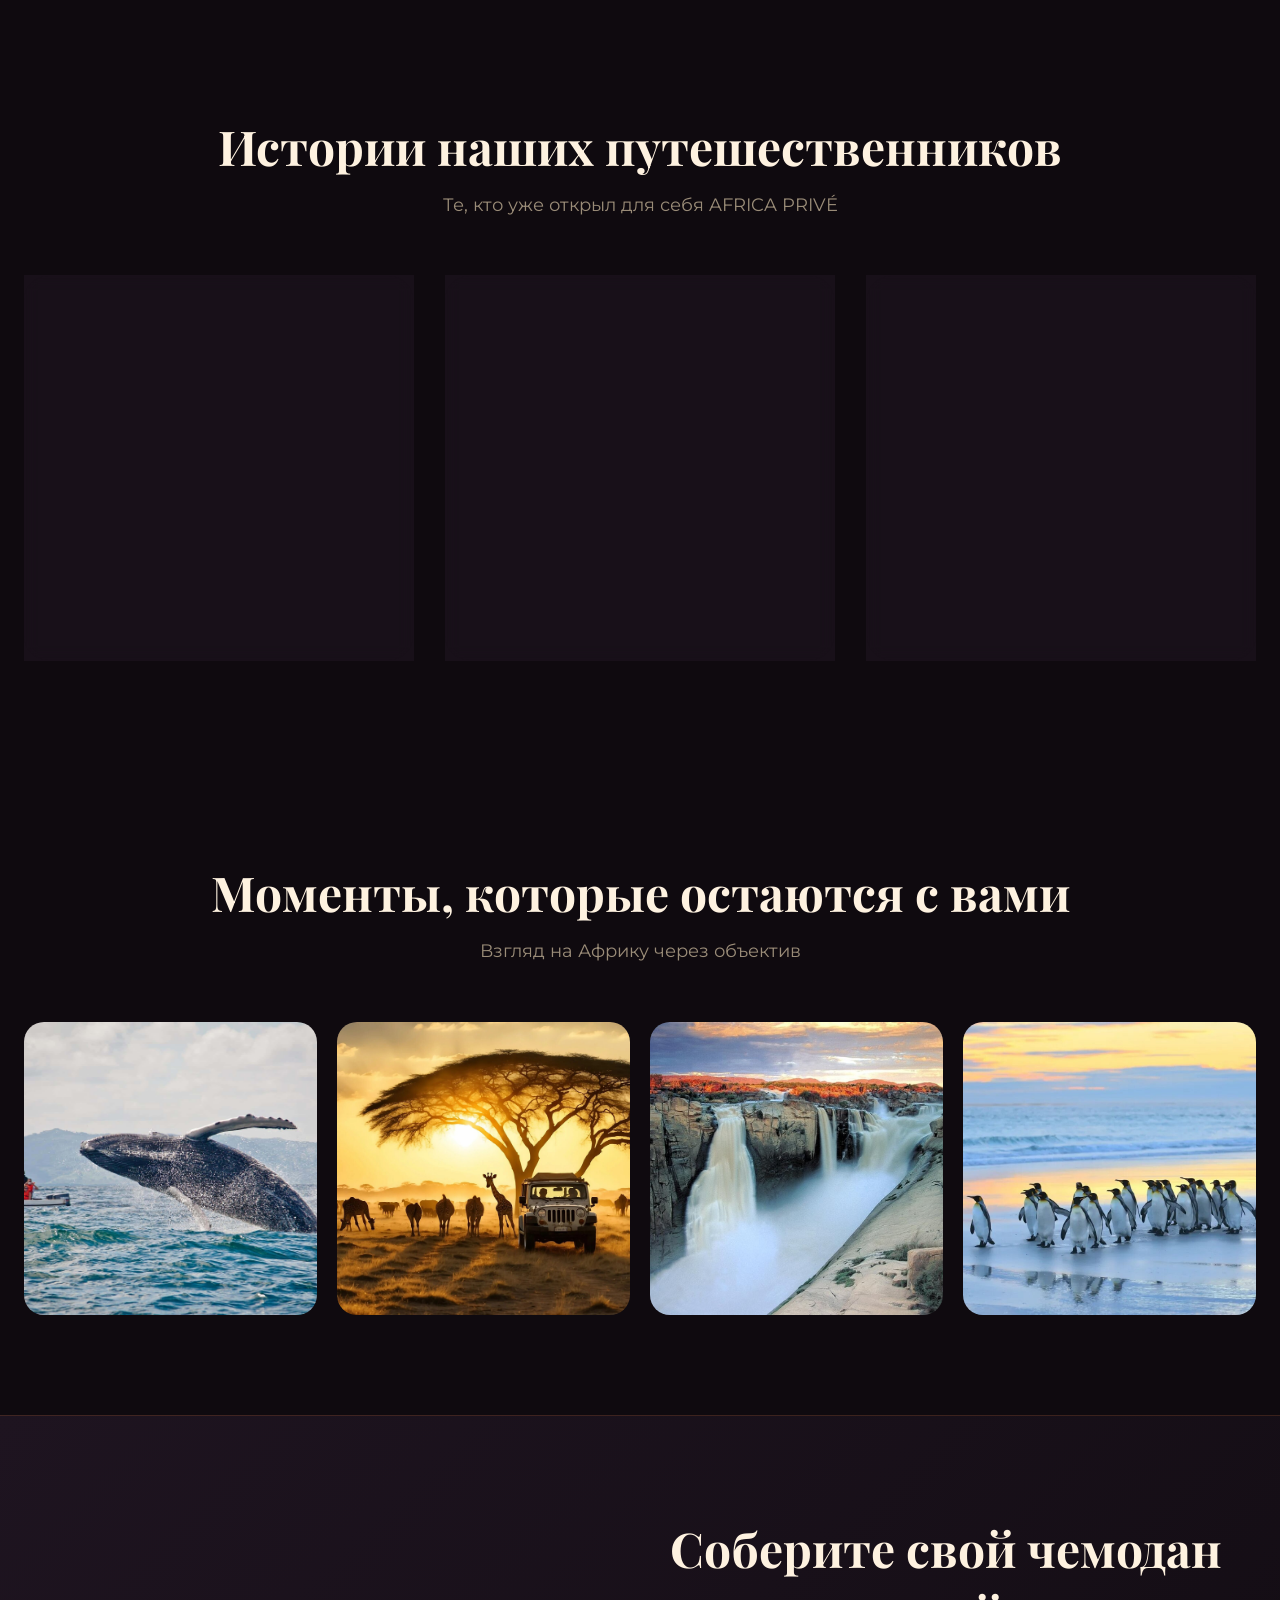
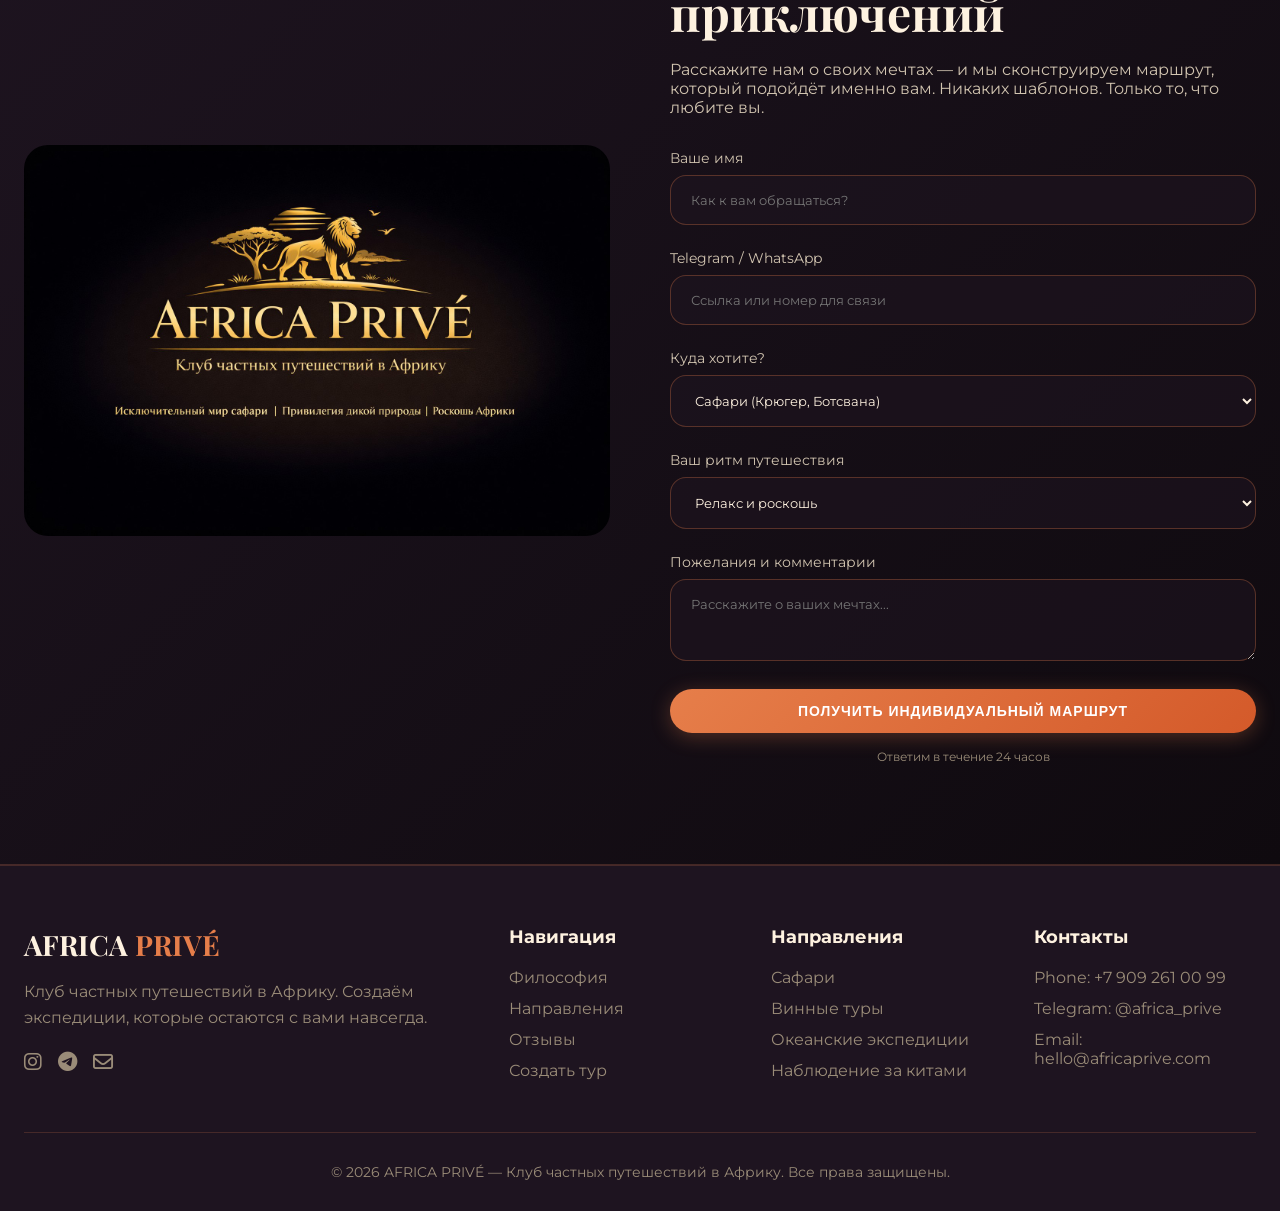
==== commit c950b972: "Update expedition.html" ====
--- a/expedition.html
+++ b/expedition.html
@@ -841,10 +841,10 @@
             <h2 class="section-title scroll-animate fade-up">Моменты, которые остаются с вами</h2>
             <p class="section-subtitle scroll-animate fade-up">Взгляд на Африку через объектив</p>
             <div class="gallery-grid">
-                <div class="gallery-item scroll-animate scale" data-modal="assets/gallery1.jpg"><img src="assets/gallery1.jpg" alt="Киты" onerror="this.src='https://placehold.co/600x600/1E1420/E67E4A?text=Gallery+1'"><div class="gallery-overlay"><span>Момент в саванне</span></div></div>
-                <div class="gallery-item scroll-animate scale" data-modal="assets/gallery2.jpg"><img src="assets/gallery2.jpg" alt="Закат" onerror="this.src='https://placehold.co/600x600/1E1420/E67E4A?text=Gallery+2'"><div class="gallery-overlay"><span>Океанская гладь</span></div></div>
-                <div class="gallery-item scroll-animate scale" data-modal="assets/gallery3.jpg"><img src="assets/gallery3.jpg" alt="Водопады" onerror="this.src='https://placehold.co/600x600/1E1420/E67E4A?text=Gallery+3'"><div class="gallery-overlay"><span>Вкус Африки</span></div></div>
-                <div class="gallery-item scroll-animate scale" data-modal="assets/gallery4.jpg"><img src="assets/gallery4.jpg" alt="Пингвины" onerror="this.src='https://placehold.co/600x600/1E1420/E67E4A?text=Gallery+4'"><div class="gallery-overlay"><span>Африканский закат</span></div></div>
+                <div class="gallery-item scroll-animate scale" data-modal="assets/gallery1.jpg"><img src="assets/gallery1.jpg" alt="Киты" onerror="this.src='https://placehold.co/600x600/1E1420/E67E4A?text=Gallery+1'"><div class="gallery-overlay"><span>Киты</span></div></div>
+                <div class="gallery-item scroll-animate scale" data-modal="assets/gallery2.jpg"><img src="assets/gallery2.jpg" alt="Закат" onerror="this.src='https://placehold.co/600x600/1E1420/E67E4A?text=Gallery+2'"><div class="gallery-overlay"><span>Закат</span></div></div>
+                <div class="gallery-item scroll-animate scale" data-modal="assets/gallery3.jpg"><img src="assets/gallery3.jpg" alt="Водопады" onerror="this.src='https://placehold.co/600x600/1E1420/E67E4A?text=Gallery+3'"><div class="gallery-overlay"><span>Водопады</span></div></div>
+                <div class="gallery-item scroll-animate scale" data-modal="assets/gallery4.jpg"><img src="assets/gallery4.jpg" alt="Пингвины" onerror="this.src='https://placehold.co/600x600/1E1420/E67E4A?text=Gallery+4'"><div class="gallery-overlay"><span>Пингвины</span></div></div>
             </div>
         </div>
     </section>
@@ -1147,4 +1147,4 @@
         });
     </script>
 </body>
-</html>+</html>
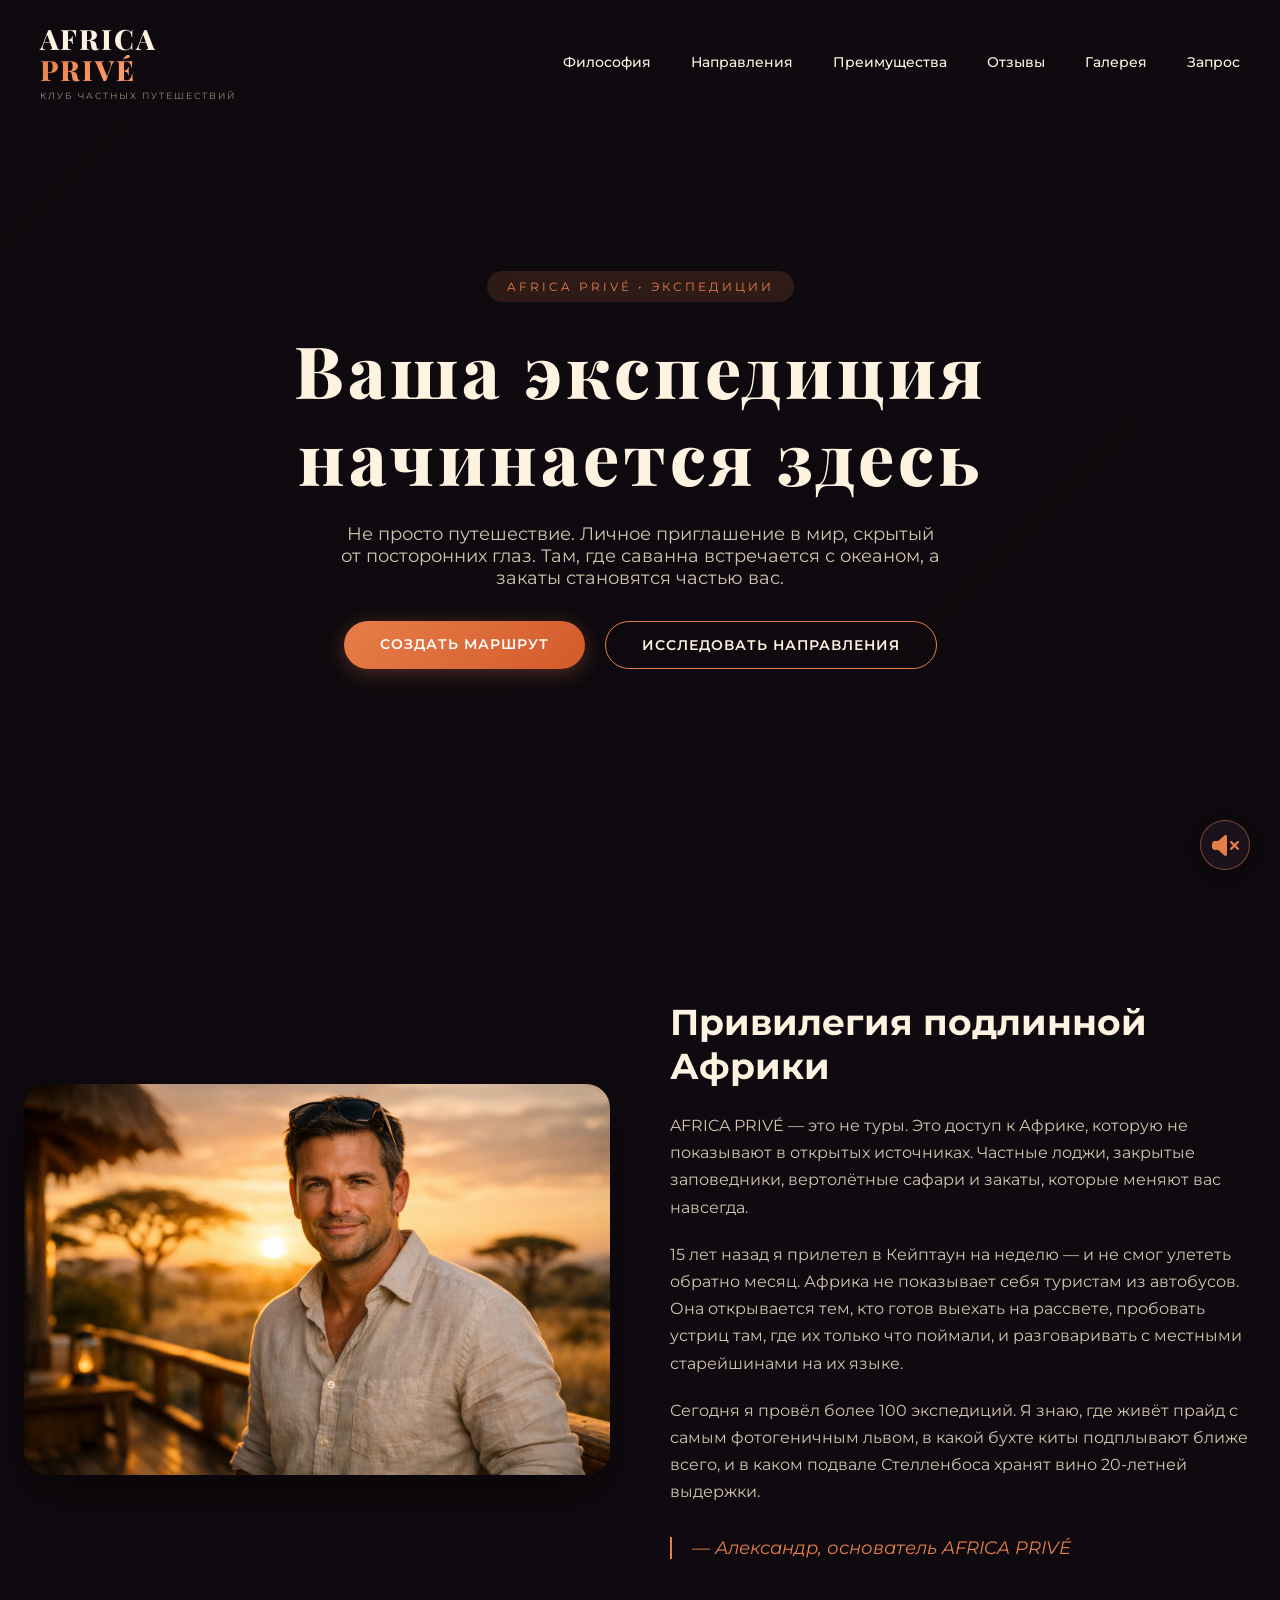
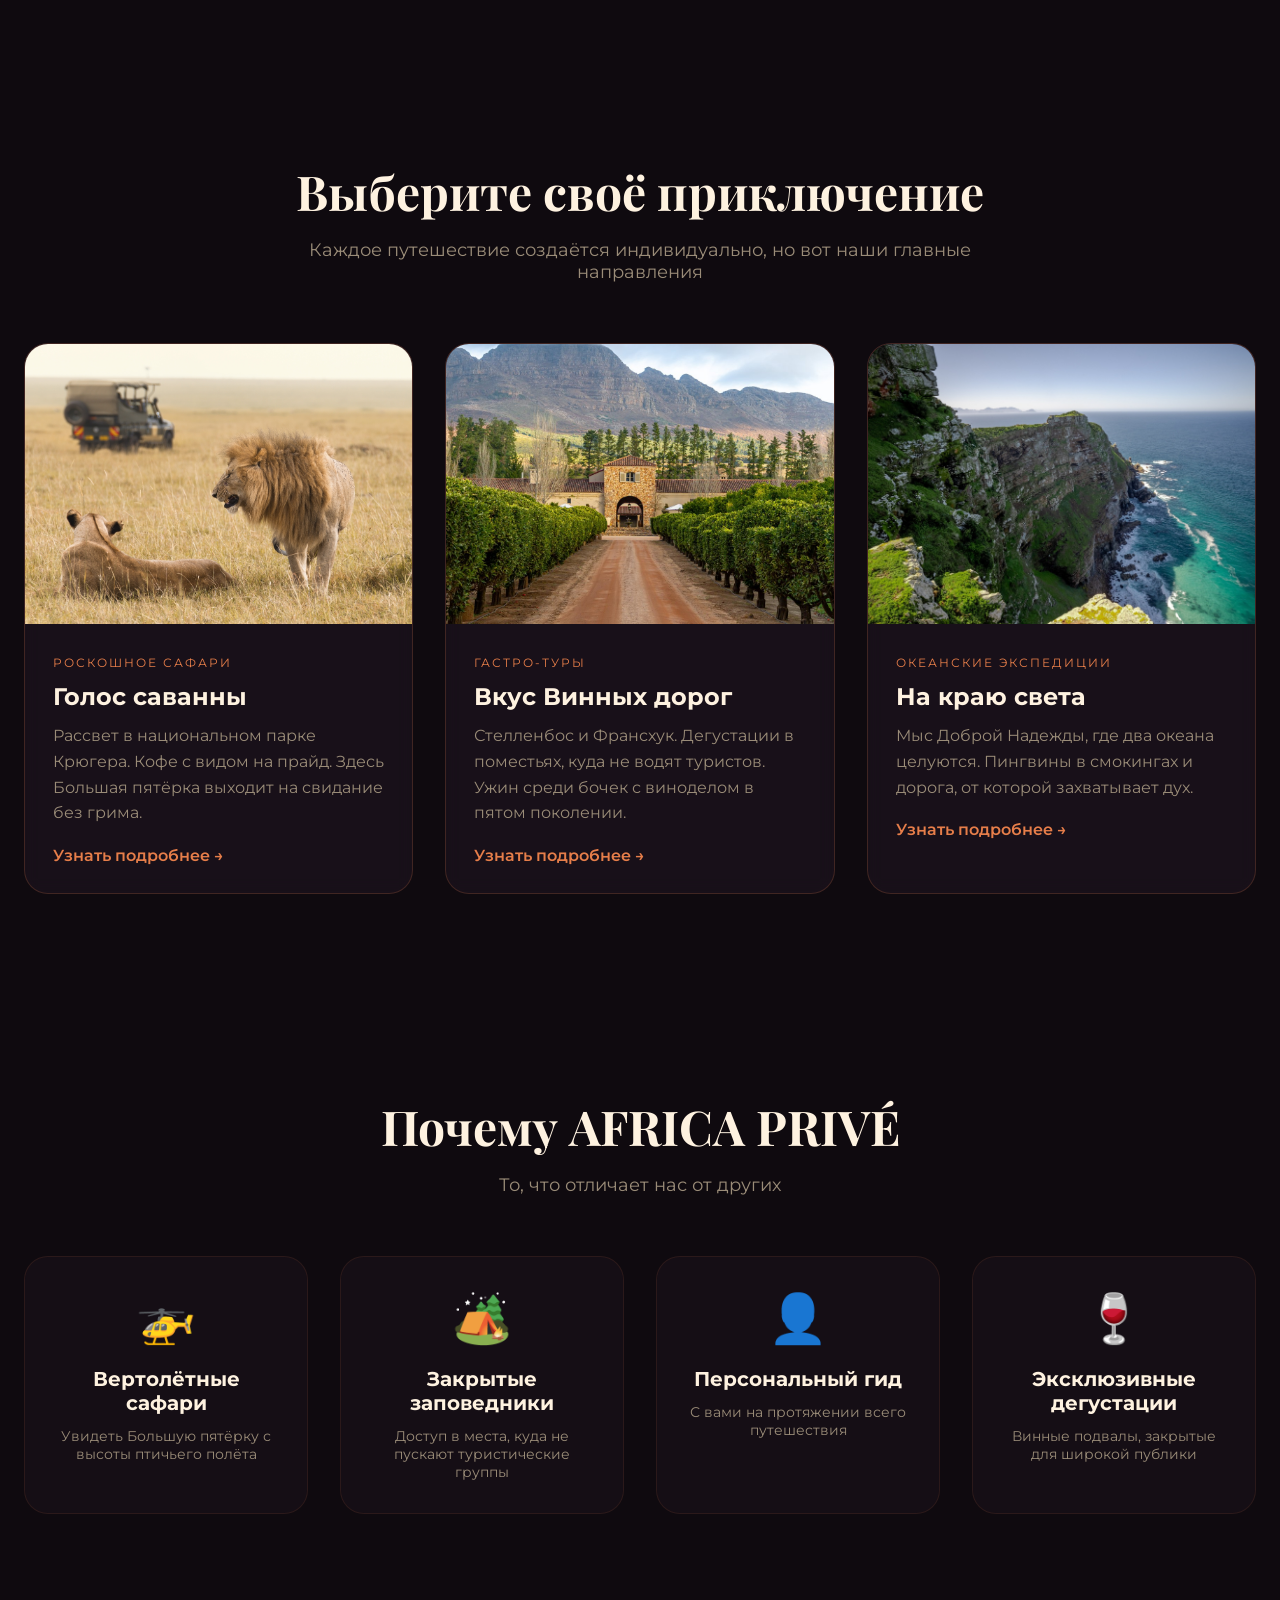
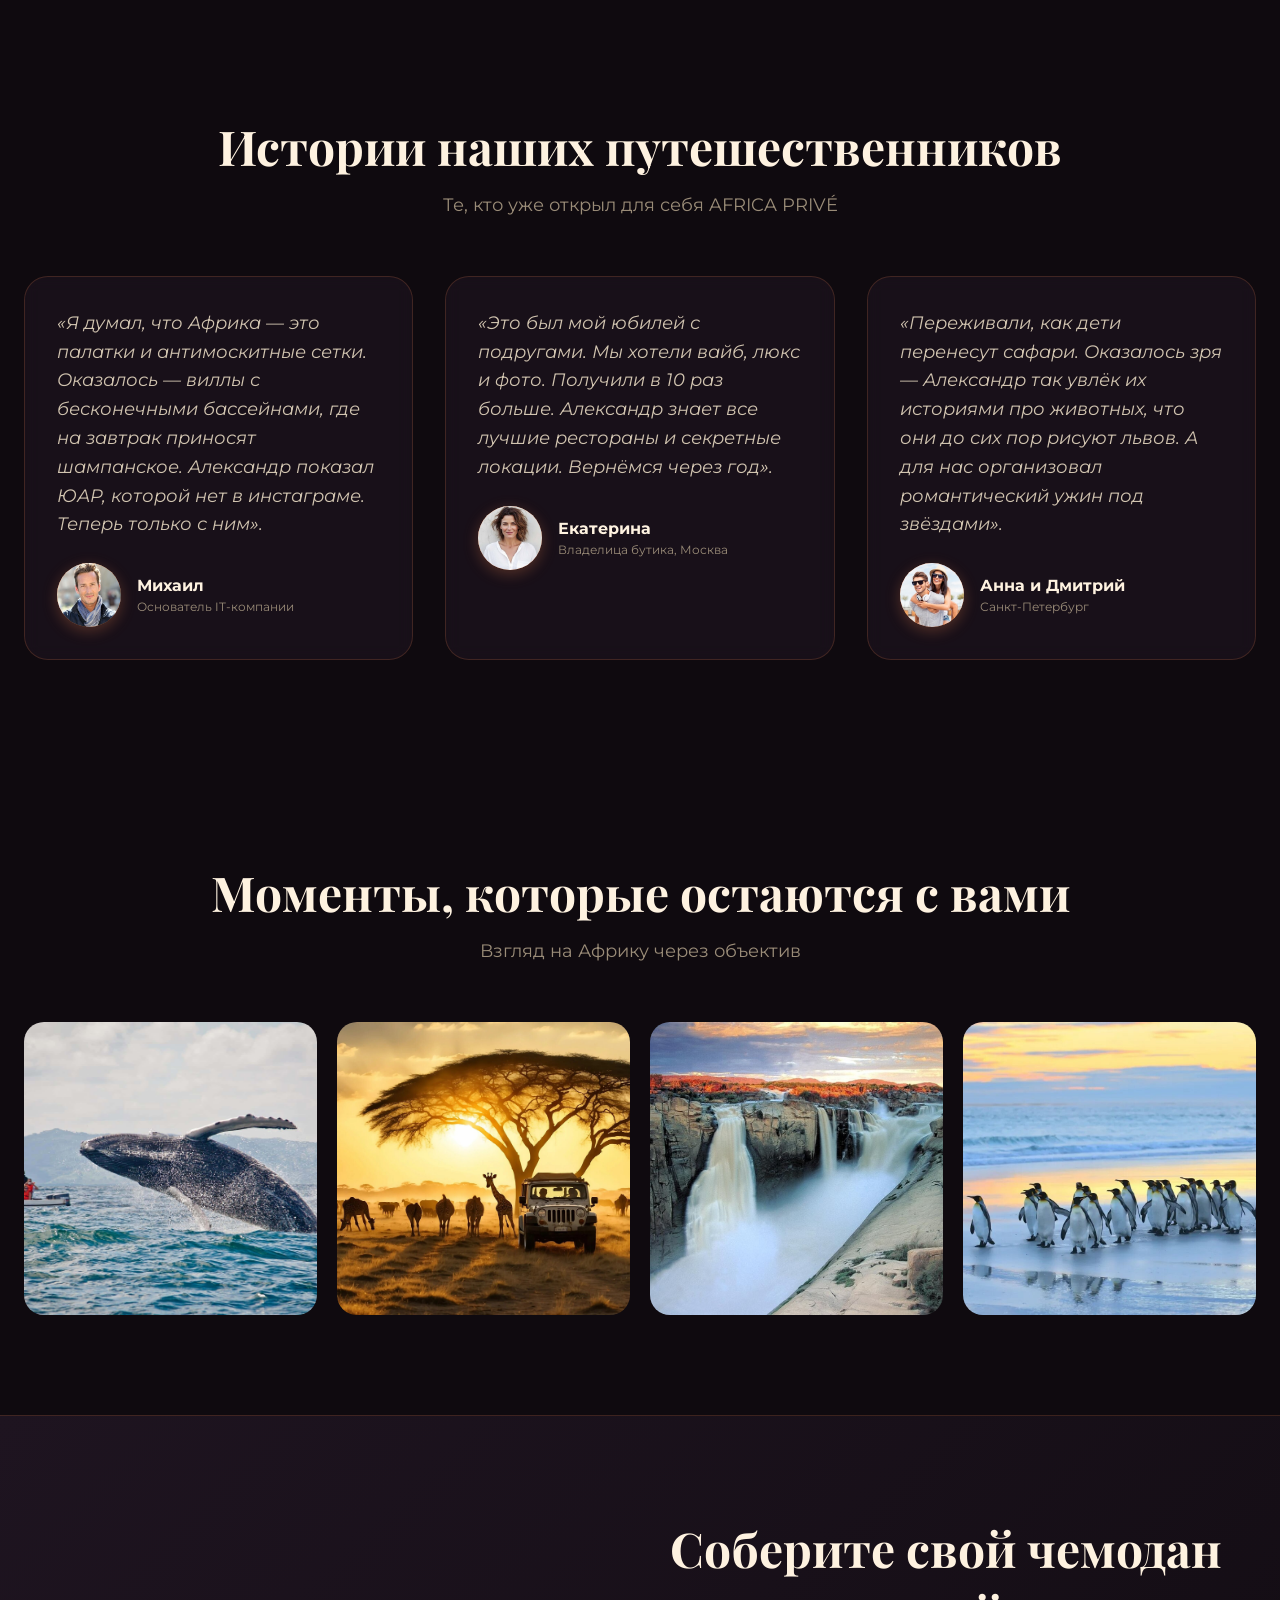
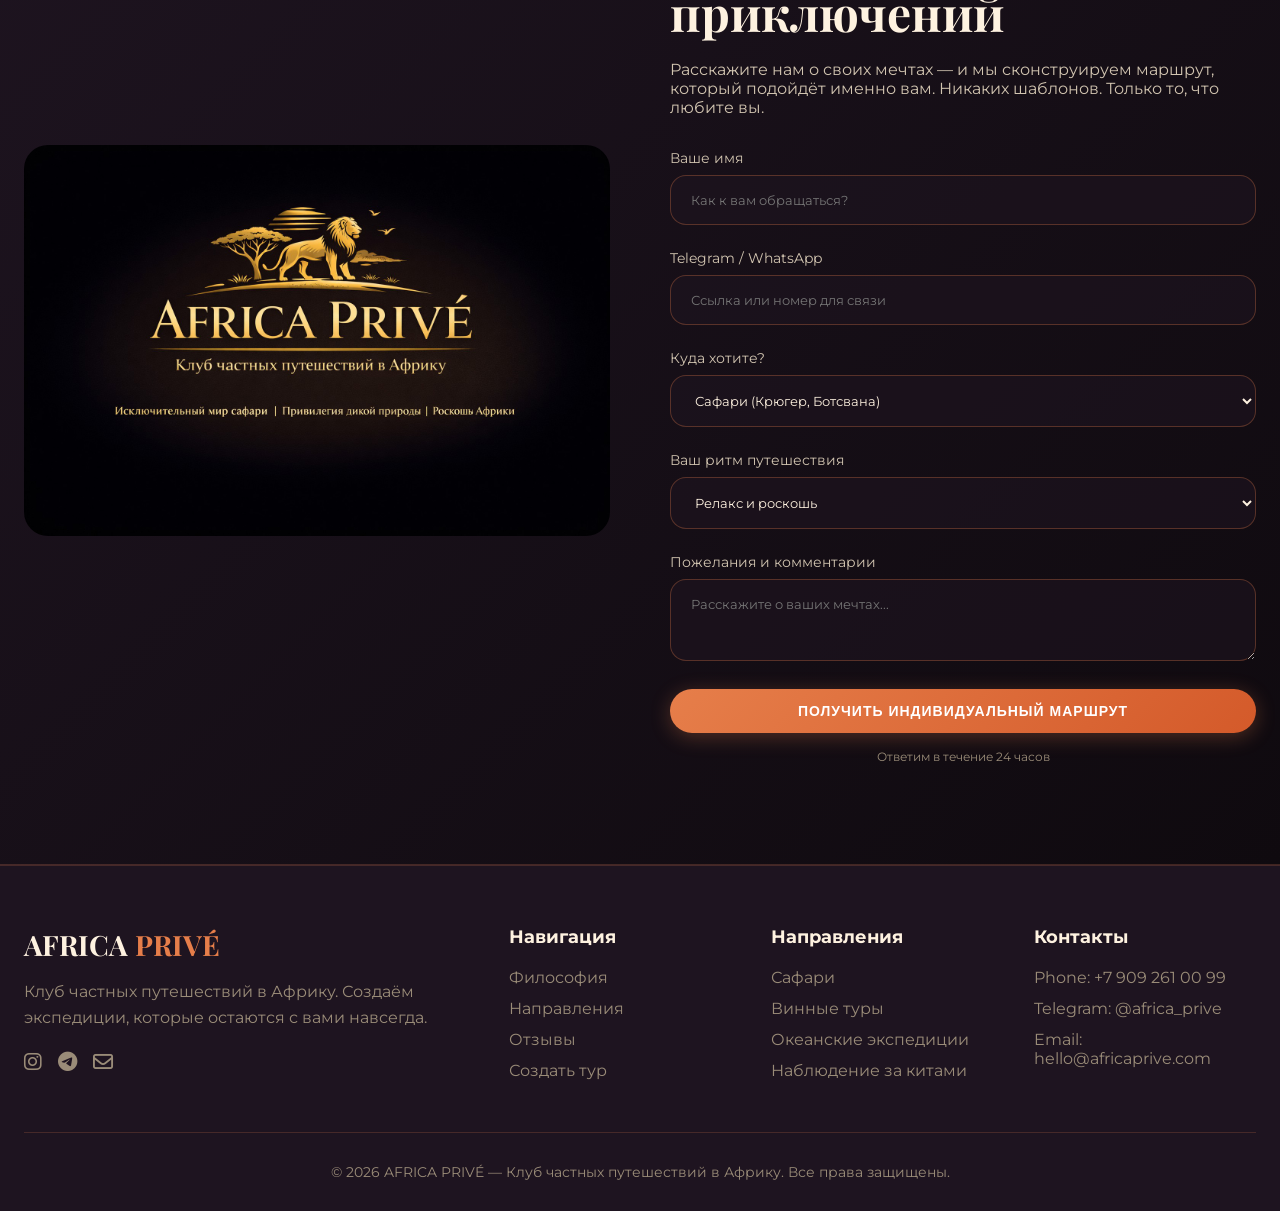
==== commit da15a72c: "Add files via upload" ====
--- a/expedition.html
+++ b/expedition.html
@@ -7,6 +7,7 @@
     <link href="https://fonts.googleapis.com/css2?family=Playfair+Display:wght@400;500;600;700;800;900&family=Montserrat:wght@300;400;500;600;700&display=swap" rel="stylesheet">
     <link rel="stylesheet" href="https://cdnjs.cloudflare.com/ajax/libs/font-awesome/6.5.1/css/all.min.css">
     <style>
+        /* ========== ВСЕ СТИЛИ СОХРАНЯЕМ ИЗ ВАШЕГО ФАЙЛА ========== */
         * {
             margin: 0;
             padding: 0;
@@ -133,7 +134,7 @@
             cursor: pointer;
         }
 
-        /* Hero */
+        /* Hero с параллаксом */
         .hero {
             min-height: 100vh;
             display: flex;
@@ -144,18 +145,18 @@
             padding: 120px 24px 80px;
             overflow: hidden;
         }
-        .hero::before {
-            content: '';
+        .hero-bg-layer {
             position: absolute;
-            top: 0;
-            left: 0;
-            right: 0;
-            bottom: 0;
+            top: -10%;
+            left: -10%;
+            width: 120%;
+            height: 120%;
             background: linear-gradient(135deg, rgba(15,10,15,0.4) 0%, rgba(15,10,15,0.8) 100%), url('assets/hero-bg.jpg');
             background-size: cover;
             background-position: center;
             z-index: 0;
-            animation: slowZoom 20s ease-out forwards;
+            will-change: transform;
+            transition: transform 0.1s ease-out;
         }
         .hero-content { position: relative; z-index: 2; max-width: 900px; }
         .hero-badge {
@@ -301,6 +302,7 @@
             align-items: center;
             gap: 8px;
             transition: gap 0.3s ease;
+            cursor: pointer;
         }
         .destination-link:hover { gap: 12px; color: #FF9F6E; }
 
@@ -473,7 +475,7 @@
         }
         .form-group label { display: block; margin-bottom: 8px; color: #D1C4B0; font-size: 14px; }
 
-        /* Анимация следов пингвинов (только визуальная) */
+        /* Анимация следов пингвинов */
         .penguin-tracks {
             position: absolute;
             bottom: 20px;
@@ -551,6 +553,80 @@
             border-color: #E67E4A;
         }
 
+        /* ========== МОДАЛЬНОЕ ОКНО ДЛЯ ТУРОВ ========== */
+        .tour-modal {
+            position: fixed;
+            top: 0;
+            left: 0;
+            width: 100%;
+            height: 100%;
+            background: rgba(0,0,0,0.95);
+            z-index: 3000;
+            display: flex;
+            align-items: center;
+            justify-content: center;
+            opacity: 0;
+            visibility: hidden;
+            transition: all 0.4s ease;
+        }
+        .tour-modal.active {
+            opacity: 1;
+            visibility: visible;
+        }
+        .tour-modal-content {
+            max-width: 600px;
+            width: 90%;
+            background: linear-gradient(135deg, #1E1420, #0F0A0F);
+            border-radius: 32px;
+            padding: 40px;
+            border: 1px solid rgba(230,126,74,0.3);
+            position: relative;
+            transform: scale(0.9);
+            transition: transform 0.4s ease;
+        }
+        .tour-modal.active .tour-modal-content {
+            transform: scale(1);
+        }
+        .tour-modal-close {
+            position: absolute;
+            top: 20px;
+            right: 25px;
+            font-size: 32px;
+            color: #9A8C78;
+            cursor: pointer;
+            transition: color 0.3s ease;
+        }
+        .tour-modal-close:hover {
+            color: #E67E4A;
+            transform: rotate(90deg);
+        }
+        .tour-modal-icon {
+            font-size: 48px;
+            margin-bottom: 20px;
+        }
+        .tour-modal h3 {
+            font-size: 32px;
+            color: #FEF2E0;
+            margin-bottom: 20px;
+        }
+        .tour-modal p {
+            color: #D1C4B0;
+            line-height: 1.6;
+            margin-bottom: 15px;
+        }
+        .tour-modal-features {
+            margin: 20px 0;
+            padding-left: 20px;
+        }
+        .tour-modal-features li {
+            color: #9A8C78;
+            margin-bottom: 8px;
+        }
+        .tour-modal-btn {
+            margin-top: 25px;
+            width: 100%;
+        }
+
         /* Футер */
         .footer {
             background: #1E1420;
@@ -602,7 +678,7 @@
             font-size: 14px;
         }
 
-        /* Модальное окно */
+        /* Модальное окно галереи */
         .modal {
             position: fixed;
             top: 0;
@@ -713,7 +789,9 @@
         <i class="fas fa-volume-mute" id="soundIcon"></i>
     </div>
 
-    <section class="hero">
+    <!-- Hero с параллаксом -->
+    <section class="hero" id="hero">
+        <div class="hero-bg-layer" id="heroBg"></div>
         <div class="hero-content">
             <div class="hero-badge scroll-animate fade-up">AFRICA PRIVÉ • ЭКСПЕДИЦИИ</div>
             <h1 class="scroll-animate fade-up">Ваша экспедиция<br>начинается здесь</h1>
@@ -753,7 +831,7 @@
                         <span class="destination-category">Роскошное сафари</span>
                         <h3>Голос саванны</h3>
                         <p>Рассвет в национальном парке Крюгера. Кофе с видом на прайд. Здесь Большая пятёрка выходит на свидание без грима.</p>
-                        <a href="#" class="destination-link">Узнать подробнее →</a>
+                        <a href="#" class="destination-link" data-tour="safari">Узнать подробнее →</a>
                     </div>
                 </div>
                 <div class="destination-card scroll-animate scale">
@@ -762,7 +840,7 @@
                         <span class="destination-category">Гастро-туры</span>
                         <h3>Вкус Винных дорог</h3>
                         <p>Стелленбос и Франсхук. Дегустации в поместьях, куда не водят туристов. Ужин среди бочек с виноделом в пятом поколении.</p>
-                        <a href="#" class="destination-link">Узнать подробнее →</a>
+                        <a href="#" class="destination-link" data-tour="wine">Узнать подробнее →</a>
                     </div>
                 </div>
                 <div class="destination-card scroll-animate scale">
@@ -771,7 +849,7 @@
                         <span class="destination-category">Океанские экспедиции</span>
                         <h3>На краю света</h3>
                         <p>Мыс Доброй Надежды, где два океана целуются. Пингвины в смокингах и дорога, от которой захватывает дух.</p>
-                        <a href="#" class="destination-link">Узнать подробнее →</a>
+                        <a href="#" class="destination-link" data-tour="ocean">Узнать подробнее →</a>
                     </div>
                 </div>
             </div>
@@ -851,7 +929,6 @@
 
     <section class="form-section section" id="form">
         <div class="container">
-            <!-- Анимация следов пингвинов (только визуальная) -->
             <div class="penguin-tracks" id="penguinTracks"></div>
             <div class="paw-prints" id="pawPrints"></div>
             
@@ -863,11 +940,11 @@
                     <h2 class="section-title" style="text-align: left;">Соберите свой чемодан приключений</h2>
                     <p style="margin-bottom: 32px;">Расскажите нам о своих мечтах — и мы сконструируем маршрут, который подойдёт именно вам. Никаких шаблонов. Только то, что любите вы.</p>
                     <form id="expeditionForm">
-                        <div class="form-group"><label>Ваше имя</label><input type="text" placeholder="Как к вам обращаться?" required></div>
-                        <div class="form-group"><label>Telegram / WhatsApp</label><input type="text" placeholder="Ссылка или номер для связи" required></div>
-                        <div class="form-group"><label>Куда хотите?</label><select><option>Сафари (Крюгер, Ботсвана)</option><option>Океан и мысы</option><option>Наблюдение за китами</option><option>Винные дороги</option><option>Всё сразу</option></select></div>
-                        <div class="form-group"><label>Ваш ритм путешествия</label><select><option>Релакс и роскошь</option><option>Активный и насыщенный</option><option>Экстремальный (вертолёты, трекинг)</option></select></div>
-                        <div class="form-group"><label>Пожелания и комментарии</label><textarea rows="3" placeholder="Расскажите о ваших мечтах..."></textarea></div>
+                        <div class="form-group"><label>Ваше имя</label><input type="text" id="userName" placeholder="Как к вам обращаться?" required></div>
+                        <div class="form-group"><label>Telegram / WhatsApp</label><input type="text" id="userContact" placeholder="Ссылка или номер для связи" required></div>
+                        <div class="form-group"><label>Куда хотите?</label><select id="userDestination"><option>Сафари (Крюгер, Ботсвана)</option><option>Океан и мысы</option><option>Наблюдение за китами</option><option>Винные дороги</option><option>Всё сразу</option></select></div>
+                        <div class="form-group"><label>Ваш ритм путешествия</label><select id="userPace"><option>Релакс и роскошь</option><option>Активный и насыщенный</option><option>Экстремальный (вертолёты, трекинг)</option></select></div>
+                        <div class="form-group"><label>Пожелания и комментарии</label><textarea id="userMessage" rows="3" placeholder="Расскажите о ваших мечтах..."></textarea></div>
                         <button type="submit" class="btn btn-primary" style="width: 100%;">Получить индивидуальный маршрут</button>
                         <p style="font-size: 12px; text-align: center; margin-top: 16px; color: #9A8C78;">Ответим в течение 24 часов</p>
                     </form>
@@ -888,7 +965,25 @@
         </div>
     </footer>
 
+    <!-- Модальное окно для галереи -->
     <div class="modal" id="imageModal"><span class="modal-close">&times;</span><img id="modalImage" src="" alt="Full size"></div>
+
+    <!-- Модальные окна для туров -->
+    <div class="tour-modal" id="tourModal">
+        <div class="tour-modal-content">
+            <span class="tour-modal-close">&times;</span>
+            <div class="tour-modal-icon" id="tourModalIcon">🏜️</div>
+            <h3 id="tourModalTitle">Голос саванны</h3>
+            <p id="tourModalDesc">Рассвет в национальном парке Крюгера. Кофе с видом на прайд. Здесь Большая пятёрка выходит на свидание без грима.</p>
+            <ul class="tour-modal-features" id="tourModalFeatures">
+                <li>✨ Частный гид-натуралист</li>
+                <li>🚁 Вертолётная прогулка над саванной</li>
+                <li>🏕️ Роскошный лагерь с видом на водопой</li>
+                <li>🍷 Завтрак на закате с шампанским</li>
+            </ul>
+            <a href="#form" class="btn btn-primary tour-modal-btn">Забронировать этот тур →</a>
+        </div>
+    </div>
 
     <script>
         document.addEventListener('DOMContentLoaded', function() {
@@ -936,35 +1031,85 @@
             modalClose?.addEventListener('click', () => modal.classList.remove('active'));
             modal?.addEventListener('click', (e) => { if (e.target === modal) modal.classList.remove('active'); });
 
-            // ========== ФОРМА ==========
-            const form = document.getElementById('expeditionForm');
-            if (form) {
-                form.addEventListener('submit', (e) => {
+            // ========== МОДАЛЬНЫЕ ОКНА ДЛЯ ТУРОВ ==========
+            const tourModal = document.getElementById('tourModal');
+            const tourModalClose = document.querySelector('.tour-modal-close');
+            const tourModalTitle = document.getElementById('tourModalTitle');
+            const tourModalDesc = document.getElementById('tourModalDesc');
+            const tourModalIcon = document.getElementById('tourModalIcon');
+            const tourModalFeatures = document.getElementById('tourModalFeatures');
+            const tourModalBtn = document.querySelector('.tour-modal-btn');
+
+            const tourData = {
+                safari: {
+                    icon: '🏜️',
+                    title: 'Голос саванны',
+                    desc: 'Рассвет в национальном парке Крюгера. Кофе с видом на прайд. Здесь Большая пятёрка выходит на свидание без грима.',
+                    features: ['✨ Частный гид-натуралист', '🚁 Вертолётная прогулка над саванной', '🏕️ Роскошный лагерь с видом на водопой', '🍷 Завтрак на закате с шампанским']
+                },
+                wine: {
+                    icon: '🍷',
+                    title: 'Вкус Винных дорог',
+                    desc: 'Стелленбос и Франсхук. Дегустации в поместьях, куда не водят туристов. Ужин среди бочек с виноделом в пятом поколении.',
+                    features: ['🍇 Эксклюзивные дегустации в частных поместьях', '🍽️ Ужин с виноделом в подвале 200-летней выдержки', '🚗 Личный трансфер на электромобиле', '📸 Фотосессия на виноградниках на закате']
+                },
+                ocean: {
+                    icon: '🌊',
+                    title: 'На краю света',
+                    desc: 'Мыс Доброй Надежды, где два океана целуются. Пингвины в смокингах и дорога, от которой захватывает дух.',
+                    features: ['🐧 Посечение колонии пингвинов в Боулдерс-Бич', '🌊 Прогулка до маяка на мысе Доброй Надежды', '🚁 Полет над двумя океанами', '🍽️ Обед с видом на океан в ресторане уровня Michelin']
+                }
+            };
+
+            document.querySelectorAll('.destination-link').forEach(link => {
+                link.addEventListener('click', (e) => {
                     e.preventDefault();
-                    alert('Спасибо! Мы свяжемся с вами в ближайшие 24 часа, чтобы создать ваш идеальный маршрут.');
-                    form.reset();
+                    const tourType = link.getAttribute('data-tour');
+                    const data = tourData[tourType];
+                    if (data) {
+                        tourModalIcon.textContent = data.icon;
+                        tourModalTitle.textContent = data.title;
+                        tourModalDesc.textContent = data.desc;
+                        tourModalFeatures.innerHTML = data.features.map(f => `<li>${f}</li>`).join('');
+                        tourModal.classList.add('active');
+                    }
+                });
+            });
+
+            tourModalClose?.addEventListener('click', () => tourModal.classList.remove('active'));
+            tourModal?.addEventListener('click', (e) => { if (e.target === tourModal) tourModal.classList.remove('active'); });
+            
+            tourModalBtn?.addEventListener('click', (e) => {
+                tourModal.classList.remove('active');
+                document.getElementById('form').scrollIntoView({ behavior: 'smooth' });
+            });
+
+            // ========== ПАРАЛЛАКС ЭФФЕКТ ==========
+            const heroBg = document.getElementById('heroBg');
+            if (heroBg) {
+                window.addEventListener('scroll', () => {
+                    const scrolled = window.scrollY;
+                    const speed = 0.3;
+                    heroBg.style.transform = `translateY(${scrolled * speed}px)`;
                 });
             }
 
-            // ========== АНИМАЦИЯ СЛЕДОВ ПИНГВИНОВ (только визуальная) ==========
+            // ========== АНИМАЦИЯ СЛЕДОВ ПИНГВИНОВ ==========
             let isFormVisible = false;
             let trackInterval, pawInterval;
             
             function createPenguinTrack() {
                 const tracksContainer = document.getElementById('penguinTracks');
                 if (!tracksContainer || !isFormVisible) return;
-                
                 const track = document.createElement('div');
                 track.className = 'track';
                 track.textContent = '🐧';
-                
                 const randomY = Math.random() * 40 - 20;
                 track.style.bottom = randomY + 'px';
                 const duration = Math.random() * 4 + 6;
                 const delay = Math.random() * 15;
                 track.style.animationDuration = duration + 's';
                 track.style.animationDelay = delay + 's';
-                
                 tracksContainer.appendChild(track);
                 setTimeout(() => { if (track && track.parentNode) track.remove(); }, (duration + delay) * 1000);
             }
@@ -972,7 +1117,6 @@
             function createPawPrint() {
                 const pawsContainer = document.getElementById('pawPrints');
                 if (!pawsContainer || !isFormVisible) return;
-                
                 const paw = document.createElement('div');
                 paw.className = 'paw';
                 const pawSymbols = ['🐾', '🦶', '🐧', '❄️'];
@@ -983,7 +1127,6 @@
                 const delay = Math.random() * 8;
                 paw.style.animationDuration = duration + 's';
                 paw.style.animationDelay = delay + 's';
-                
                 pawsContainer.appendChild(paw);
                 setTimeout(() => { if (paw && paw.parentNode) paw.remove(); }, (duration + delay) * 1000);
             }
@@ -1015,136 +1158,125 @@
                 pawInterval = setInterval(createPawPrint, 1200);
             }
             
-           // ========== ЗВУК (только фоновый) ==========
-let audioContext = null;
-let isSoundEnabled = false;
-let ambianceBuffer = null;
-let currentAmbiance = null;
-
-const soundToggle = document.getElementById('soundToggle');
-const soundIcon = document.getElementById('soundIcon');
-
-// Функция загрузки с подробным логированием
-async function loadAmbiance() {
-    console.log('Пытаемся загрузить звук: assets/ambiance.mp3');
-    
-    try {
-        const response = await fetch('assets/ambiance.mp3');
-        
-        console.log('Статус ответа:', response.status);
-        console.log('Content-Type:', response.headers.get('content-type'));
-        
-        if (!response.ok) {
-            throw new Error(`HTTP ${response.status}: ${response.statusText}`);
-        }
-        
-        const arrayBuffer = await response.arrayBuffer();
-        console.log('Файл загружен, размер:', arrayBuffer.byteLength, 'байт');
-        
-        const audioBuffer = await audioContext.decodeAudioData(arrayBuffer);
-        console.log('Звук успешно декодирован, длительность:', audioBuffer.duration, 'секунд');
-        
-        return audioBuffer;
-    } catch (error) {
-        console.error('ОШИБКА загрузки звука:', error.message);
-        console.error('Полная ошибка:', error);
-        throw error;
-    }
-}
-
-// Запасной фоновый звук (синтезированный)
-function createFallbackAmbiance() {
-    console.log('Создаём встроенный фоновый звук (запасной вариант)');
-    const duration = 4;
-    const sampleRate = audioContext.sampleRate;
-    const frameCount = duration * sampleRate;
-    const buffer = audioContext.createBuffer(2, frameCount, sampleRate);
-    
-    for (let channel = 0; channel < 2; channel++) {
-        const channelData = buffer.getChannelData(channel);
-        for (let i = 0; i < frameCount; i++) {
-            const t = i / sampleRate;
-            let wind = Math.sin(t * 0.5) * 0.1 + Math.sin(t * 0.8) * 0.05;
-            let distant = Math.sin(t * 0.2) * 0.03;
-            let noise = (Math.random() - 0.5) * 0.02;
-            channelData[i] = (wind + distant + noise) * 0.5;
-        }
-    }
-    return buffer;
-}
-
-async function initAudio() {
-    if (audioContext) return;
-    
-    console.log('Инициализация AudioContext...');
-    audioContext = new (window.AudioContext || window.webkitAudioContext)();
-    
-    try {
-        ambianceBuffer = await loadAmbiance();
-        console.log('✅ Фоновый звук саванны загружен и готов к воспроизведению');
-    } catch (error) {
-        console.log('❌ Используем встроенный звук вместо вашего файла');
-        ambianceBuffer = createFallbackAmbiance();
-        console.log('✅ Встроенный звук создан');
-    }
-}
-
-function playAmbiance() {
-    if (!audioContext) {
-        console.log('AudioContext не инициализирован');
-        return;
-    }
-    if (!isSoundEnabled) {
-        console.log('Звук выключен пользователем');
-        return;
-    }
-    if (currentAmbiance) {
-        console.log('Фоновый звук уже играет');
-        return;
-    }
-    
-    console.log('Запуск фонового звука...');
-    currentAmbiance = audioContext.createBufferSource();
-    currentAmbiance.buffer = ambianceBuffer;
-    currentAmbiance.loop = true;
-    currentAmbiance.connect(audioContext.destination);
-    currentAmbiance.start();
-    console.log('✅ Фоновый звук играет');
-}
-
-function stopAmbiance() {
-    if (currentAmbiance) {
-        console.log('Остановка фонового звука');
-        currentAmbiance.stop();
-        currentAmbiance = null;
-    }
-}
-
-soundToggle.addEventListener('click', async () => {
-    console.log('Кнопка звука нажата');
-    
-    if (!audioContext) {
-        console.log('Первый запуск, инициализируем звук...');
-        await initAudio();
-        await audioContext.resume();
-        console.log('AudioContext запущен');
-        isSoundEnabled = true;
-        soundIcon.className = 'fas fa-volume-up';
-        playAmbiance();
-    } else if (isSoundEnabled) {
-        console.log('Выключаем звук');
-        isSoundEnabled = false;
-        soundIcon.className = 'fas fa-volume-mute';
-        stopAmbiance();
-    } else {
-        console.log('Включаем звук');
-        await audioContext.resume();
-        isSoundEnabled = true;
-        soundIcon.className = 'fas fa-volume-up';
-        playAmbiance();
-    }
-});
+            // ========== TELEGRAM УВЕДОМЛЕНИЯ ==========
+            const BOT_TOKEN = '8570006349:AAHcdJ8vgoRj8qfxzL1DeQtV-O5-Fm9M3bA'; // Замените на токен вашего бота
+            const CHAT_ID = '@NewshowNews';     // Замените на ваш chat_id
+            
+            const expeditionForm = document.getElementById('expeditionForm');
+            if (expeditionForm) {
+                expeditionForm.addEventListener('submit', async (e) => {
+                    e.preventDefault();
+                    
+                    const name = document.getElementById('userName')?.value || '';
+                    const contact = document.getElementById('userContact')?.value || '';
+                    const destination = document.getElementById('userDestination')?.value || '';
+                    const pace = document.getElementById('userPace')?.value || '';
+                    const message = document.getElementById('userMessage')?.value || '';
+                    
+                    const text = `🦁 НОВАЯ ЗАЯВКА AFRICA PRIVÉ 🦁\n\n👤 Имя: ${name}\n📱 Контакт: ${contact}\n🌍 Направление: ${destination}\n⚡ Ритм: ${pace}\n💭 Пожелания: ${message || '—'}\n\n🔗 Отправлено с сайта expedition.html`;
+                    
+                    if (BOT_TOKEN !== 'YOUR_BOT_TOKEN' && CHAT_ID !== 'YOUR_CHAT_ID') {
+                        try {
+                            const response = await fetch(`https://api.telegram.org/bot${BOT_TOKEN}/sendMessage`, {
+                                method: 'POST',
+                                headers: { 'Content-Type': 'application/json' },
+                                body: JSON.stringify({ chat_id: CHAT_ID, text: text, parse_mode: 'HTML' })
+                            });
+                            if (response.ok) {
+                                alert('✅ Заявка отправлена! Мы свяжемся с вами в ближайшие 24 часа.');
+                                expeditionForm.reset();
+                            } else {
+                                alert('❌ Ошибка отправки. Попробуйте позже или напишите нам в Telegram.');
+                            }
+                        } catch (error) {
+                            console.error('Ошибка:', error);
+                            alert('❌ Ошибка отправки. Попробуйте позже или напишите нам в Telegram.');
+                        }
+                    } else {
+                        alert('✅ Спасибо! Мы свяжемся с вами в ближайшие 24 часа, чтобы создать ваш идеальный маршрут.');
+                        expeditionForm.reset();
+                    }
+                });
+            }
+            
+            // ========== ЗВУК ==========
+            let audioContext = null;
+            let isSoundEnabled = false;
+            let ambianceBuffer = null;
+            let currentAmbiance = null;
+            
+            const soundToggle = document.getElementById('soundToggle');
+            const soundIcon = document.getElementById('soundIcon');
+            
+            async function loadAmbiance() {
+                const response = await fetch('assets/ambiance.mp3');
+                const arrayBuffer = await response.arrayBuffer();
+                return await audioContext.decodeAudioData(arrayBuffer);
+            }
+            
+            function createFallbackAmbiance() {
+                const duration = 4;
+                const sampleRate = audioContext.sampleRate;
+                const frameCount = duration * sampleRate;
+                const buffer = audioContext.createBuffer(2, frameCount, sampleRate);
+                for (let channel = 0; channel < 2; channel++) {
+                    const channelData = buffer.getChannelData(channel);
+                    for (let i = 0; i < frameCount; i++) {
+                        const t = i / sampleRate;
+                        let wind = Math.sin(t * 0.5) * 0.1 + Math.sin(t * 0.8) * 0.05;
+                        let distant = Math.sin(t * 0.2) * 0.03;
+                        let noise = (Math.random() - 0.5) * 0.02;
+                        channelData[i] = (wind + distant + noise) * 0.5;
+                    }
+                }
+                return buffer;
+            }
+            
+            async function initAudio() {
+                if (audioContext) return;
+                audioContext = new (window.AudioContext || window.webkitAudioContext)();
+                try {
+                    ambianceBuffer = await loadAmbiance();
+                } catch (error) {
+                    ambianceBuffer = createFallbackAmbiance();
+                }
+            }
+            
+            function playAmbiance() {
+                if (!audioContext || !isSoundEnabled || currentAmbiance) return;
+                currentAmbiance = audioContext.createBufferSource();
+                currentAmbiance.buffer = ambianceBuffer;
+                currentAmbiance.loop = true;
+                currentAmbiance.connect(audioContext.destination);
+                currentAmbiance.start();
+            }
+            
+            function stopAmbiance() {
+                if (currentAmbiance) {
+                    currentAmbiance.stop();
+                    currentAmbiance = null;
+                }
+            }
+            
+            soundToggle.addEventListener('click', async () => {
+                if (!audioContext) {
+                    await initAudio();
+                    await audioContext.resume();
+                    isSoundEnabled = true;
+                    soundIcon.className = 'fas fa-volume-up';
+                    playAmbiance();
+                } else if (isSoundEnabled) {
+                    isSoundEnabled = false;
+                    soundIcon.className = 'fas fa-volume-mute';
+                    stopAmbiance();
+                } else {
+                    await audioContext.resume();
+                    isSoundEnabled = true;
+                    soundIcon.className = 'fas fa-volume-up';
+                    playAmbiance();
+                }
+            });
         });
     </script>
 </body>
-</html>
+</html>
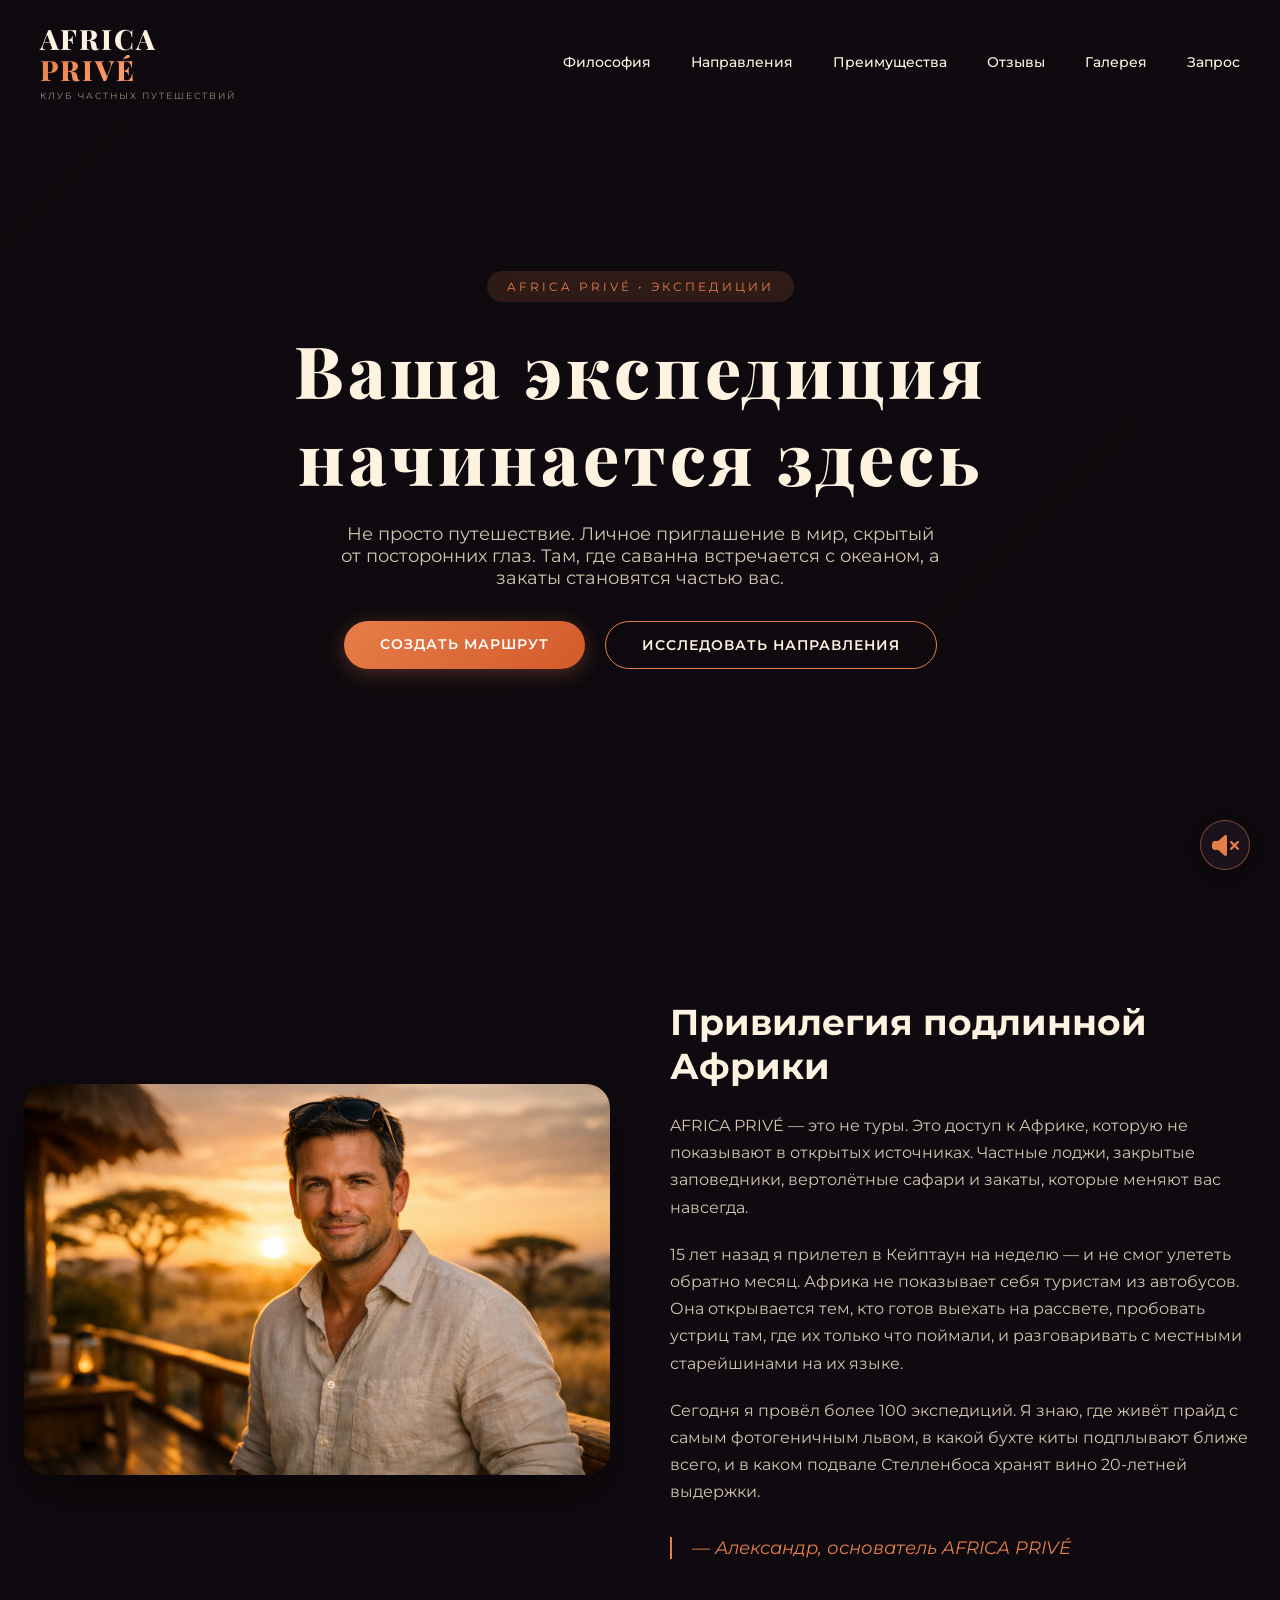
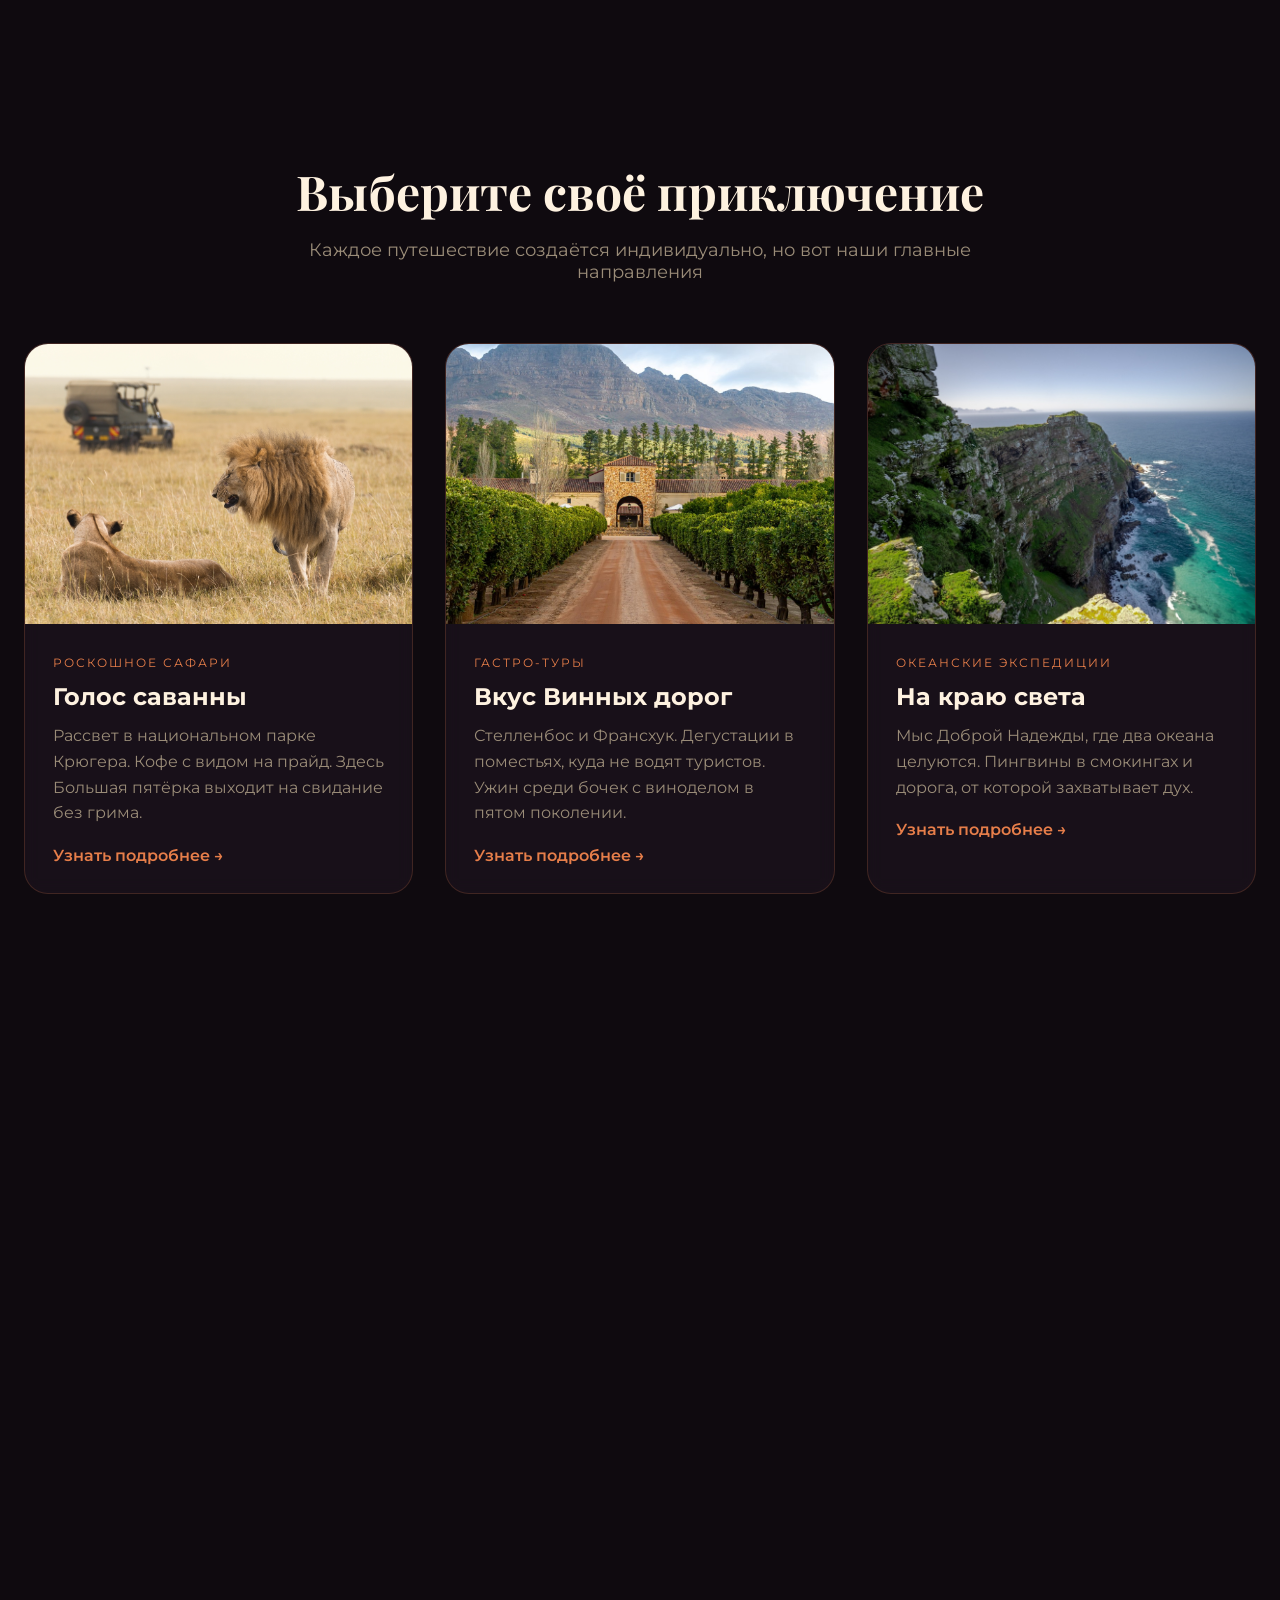
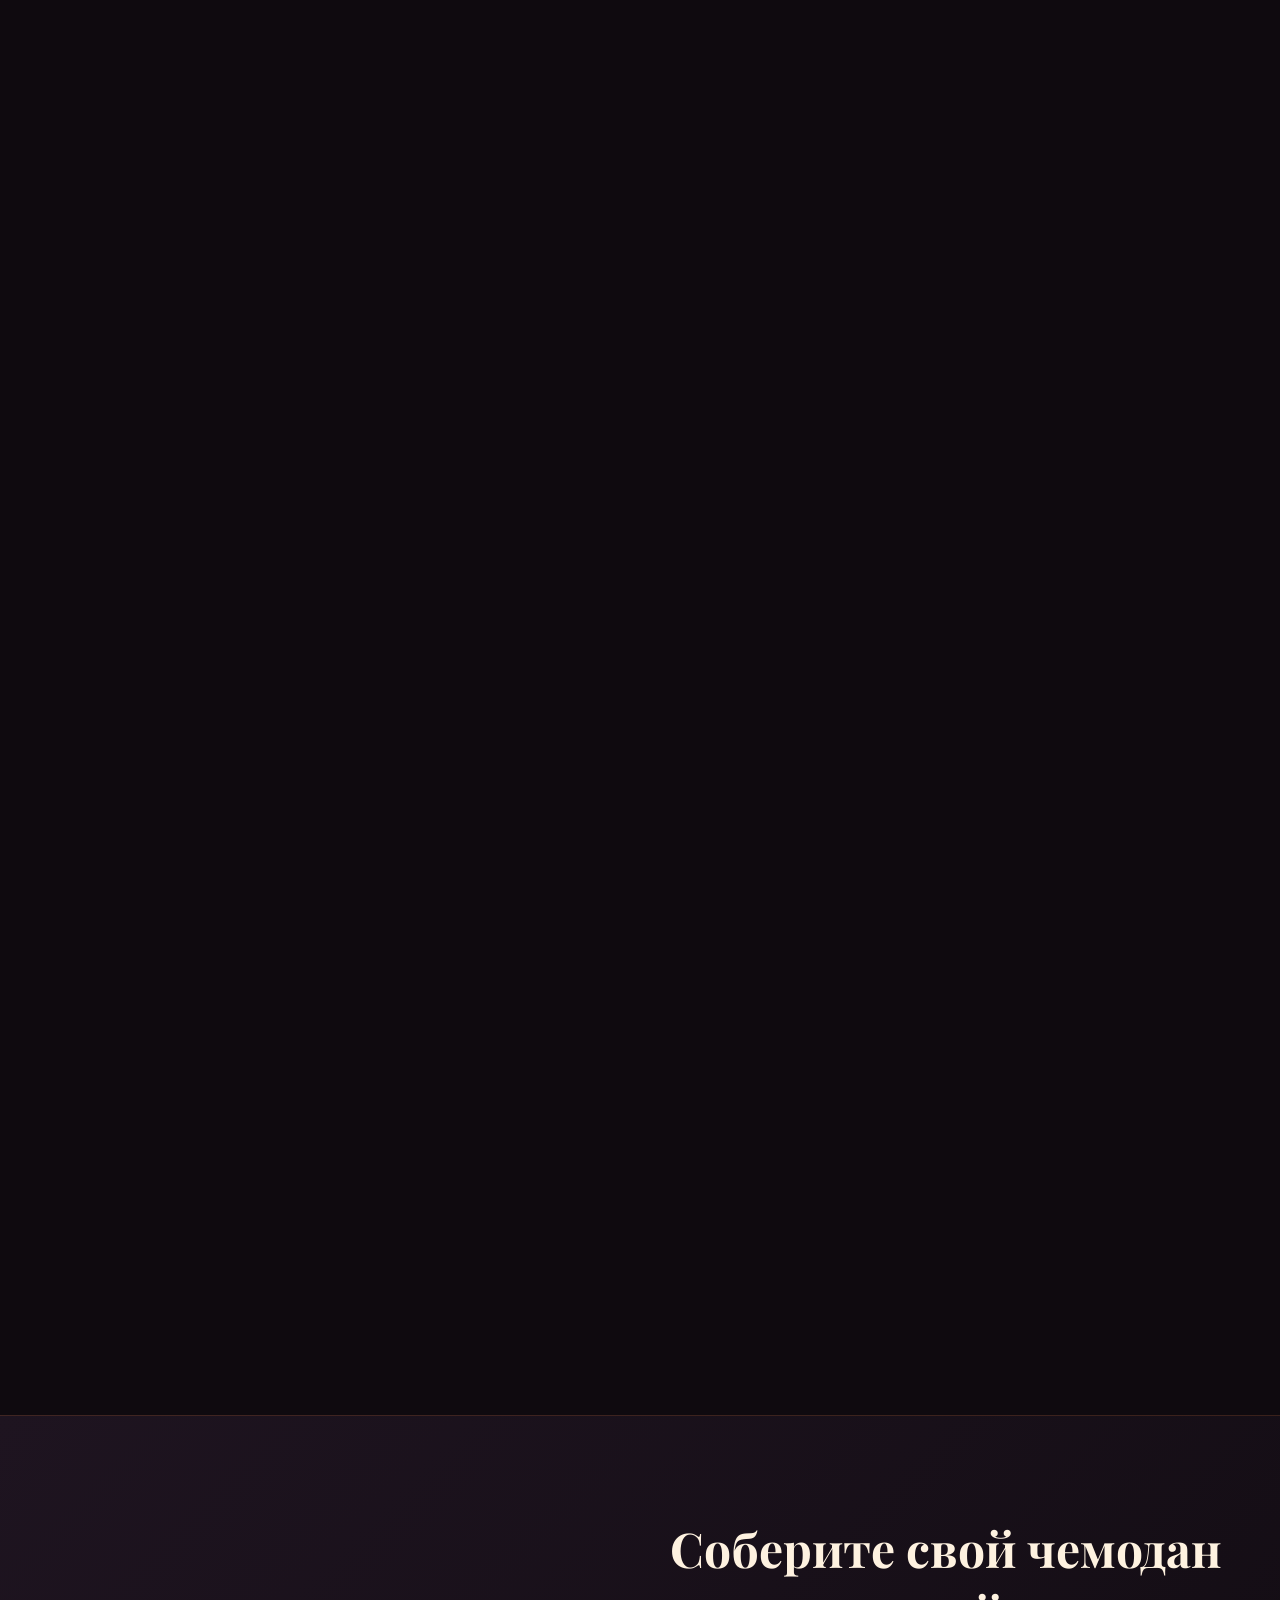
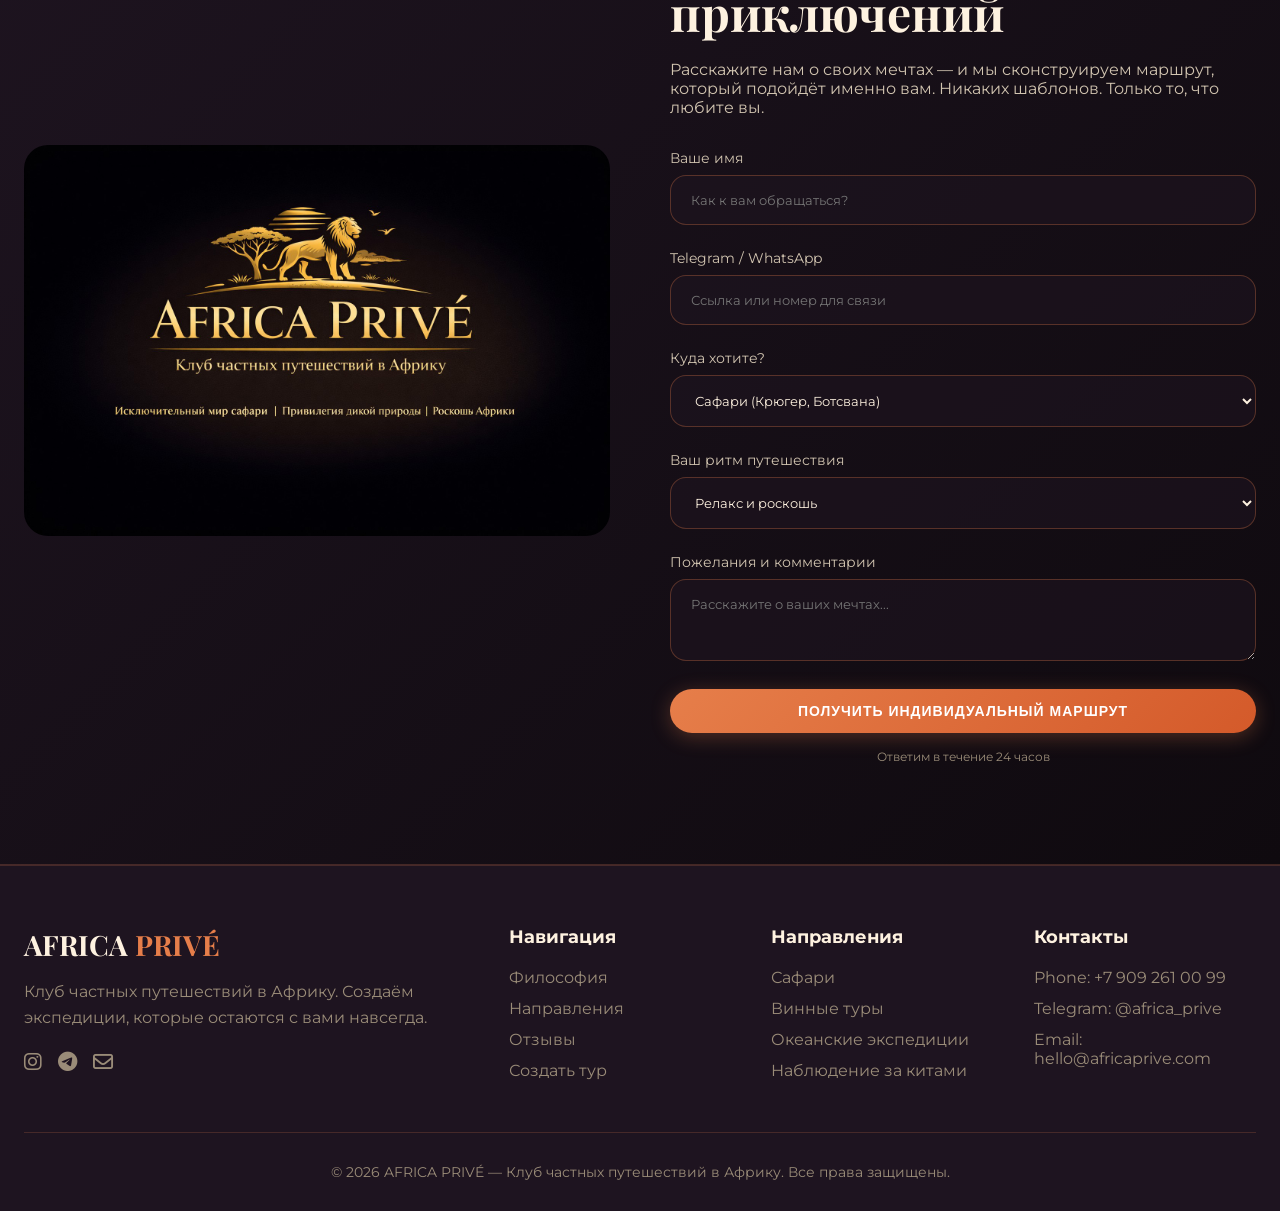
==== commit 06877ddc: "Update expedition.html" ====
--- a/expedition.html
+++ b/expedition.html
@@ -1175,7 +1175,7 @@
                     
                     const text = `🦁 НОВАЯ ЗАЯВКА AFRICA PRIVÉ 🦁\n\n👤 Имя: ${name}\n📱 Контакт: ${contact}\n🌍 Направление: ${destination}\n⚡ Ритм: ${pace}\n💭 Пожелания: ${message || '—'}\n\n🔗 Отправлено с сайта expedition.html`;
                     
-                    if (BOT_TOKEN !== 'YOUR_BOT_TOKEN' && CHAT_ID !== 'YOUR_CHAT_ID') {
+                    if (BOT_TOKEN !== '8570006349:AAHcdJ8vgoRj8qfxzL1DeQtV-O5-Fm9M3bA' && CHAT_ID !== '@NewshowNews@NewshowNews') {
                         try {
                             const response = await fetch(`https://api.telegram.org/bot${BOT_TOKEN}/sendMessage`, {
                                 method: 'POST',
@@ -1279,4 +1279,4 @@
         });
     </script>
 </body>
-</html>+</html>
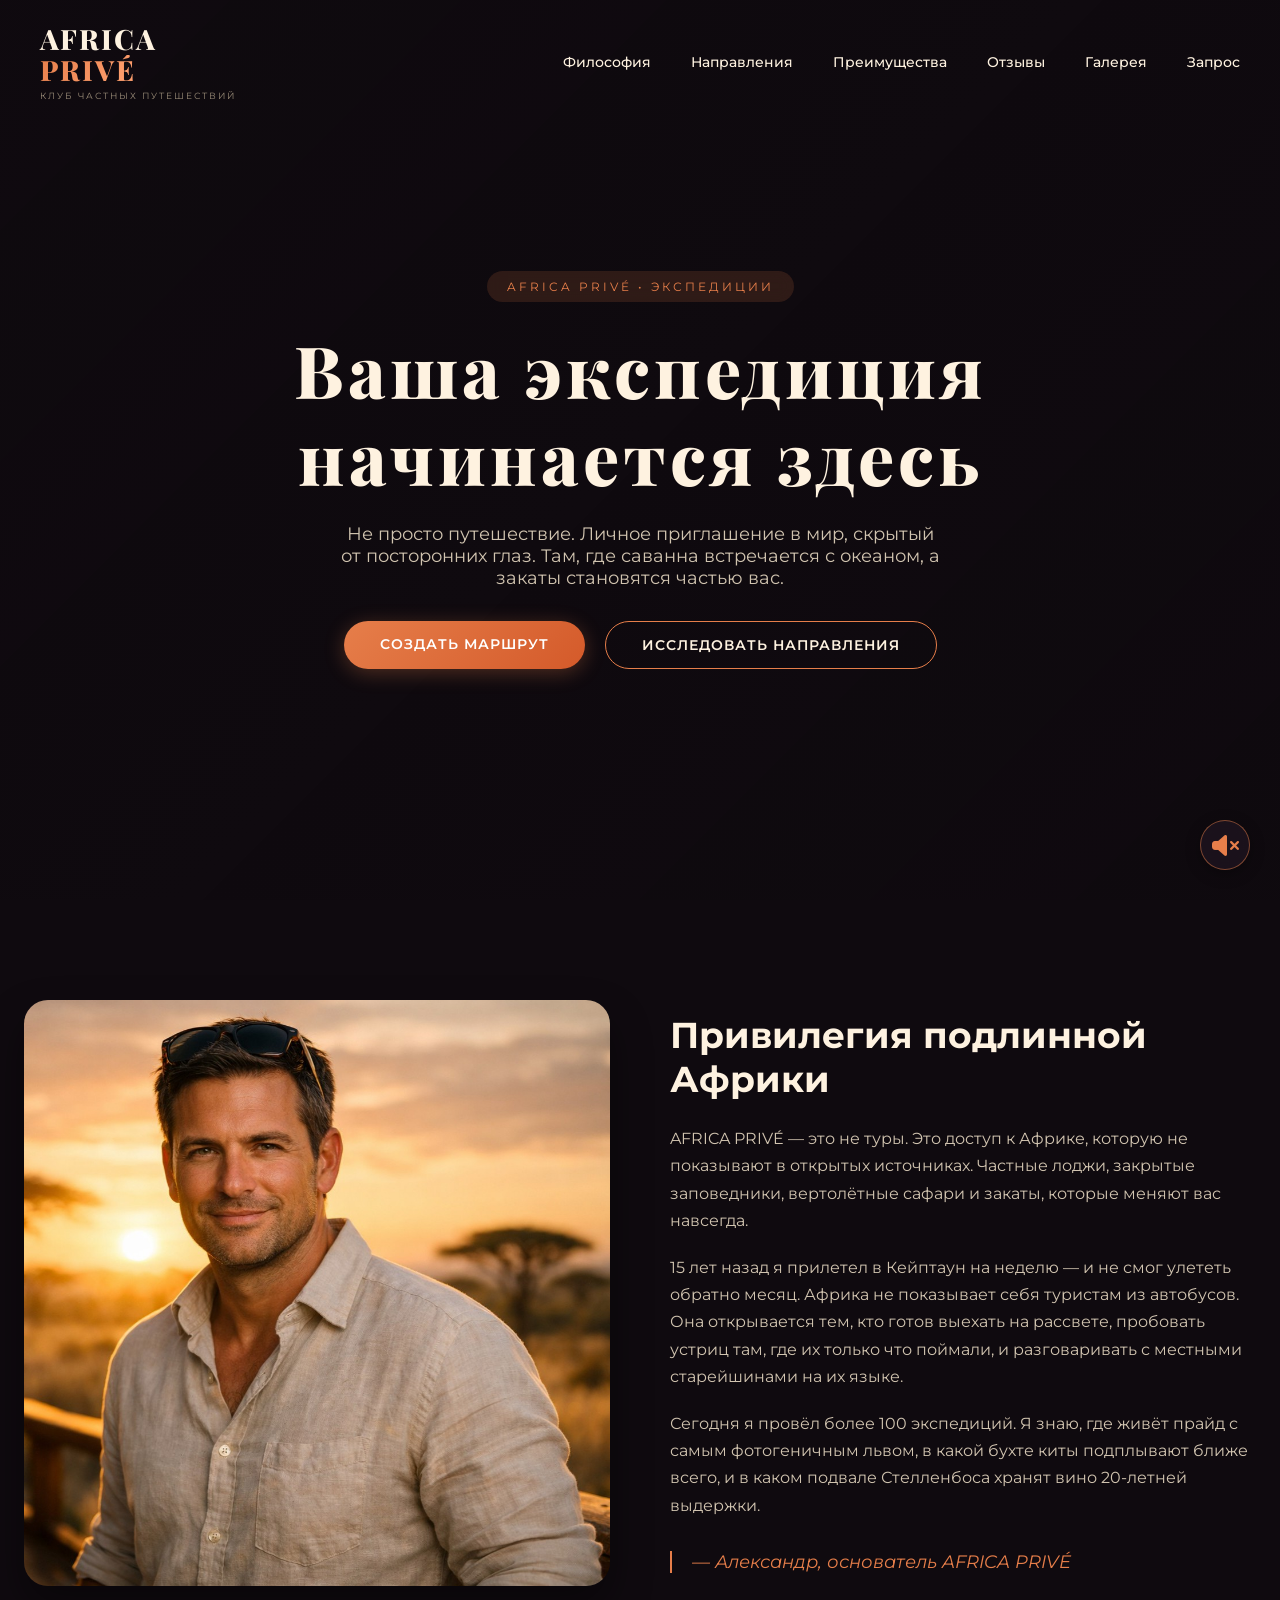
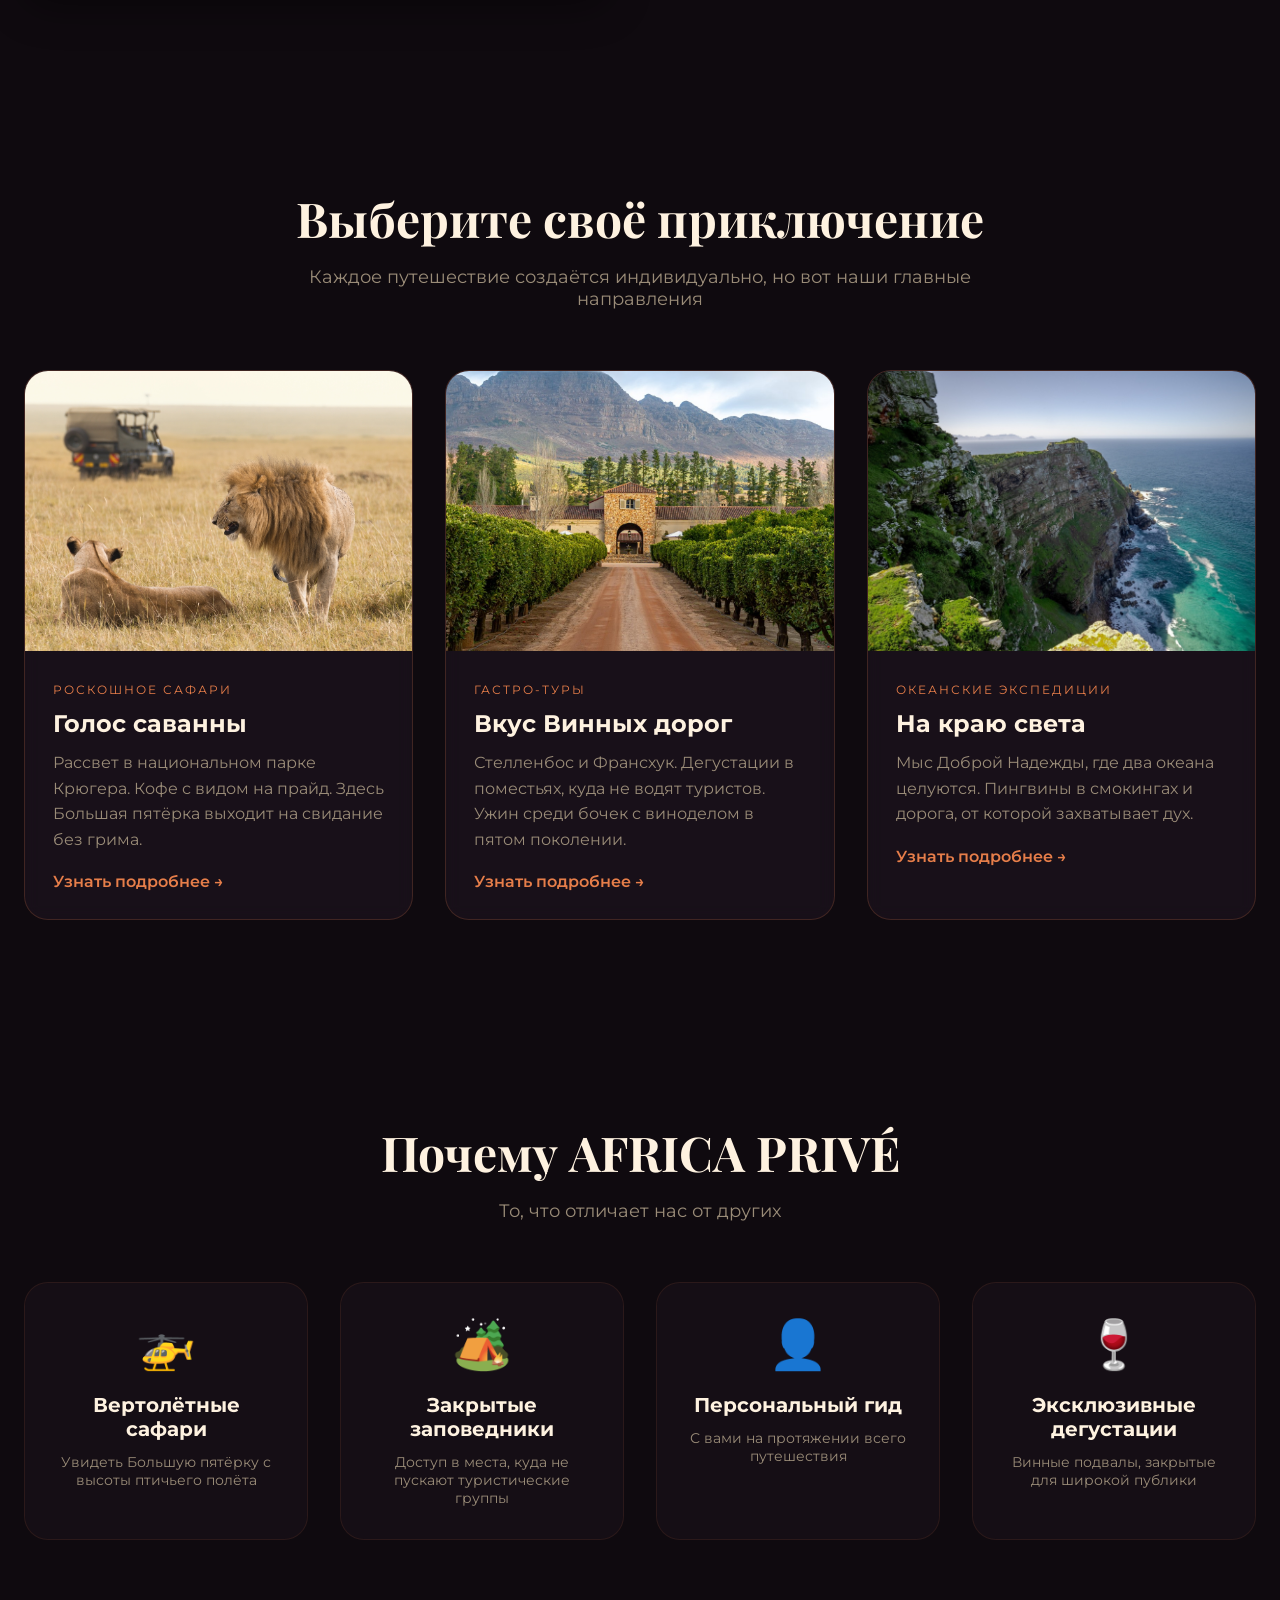
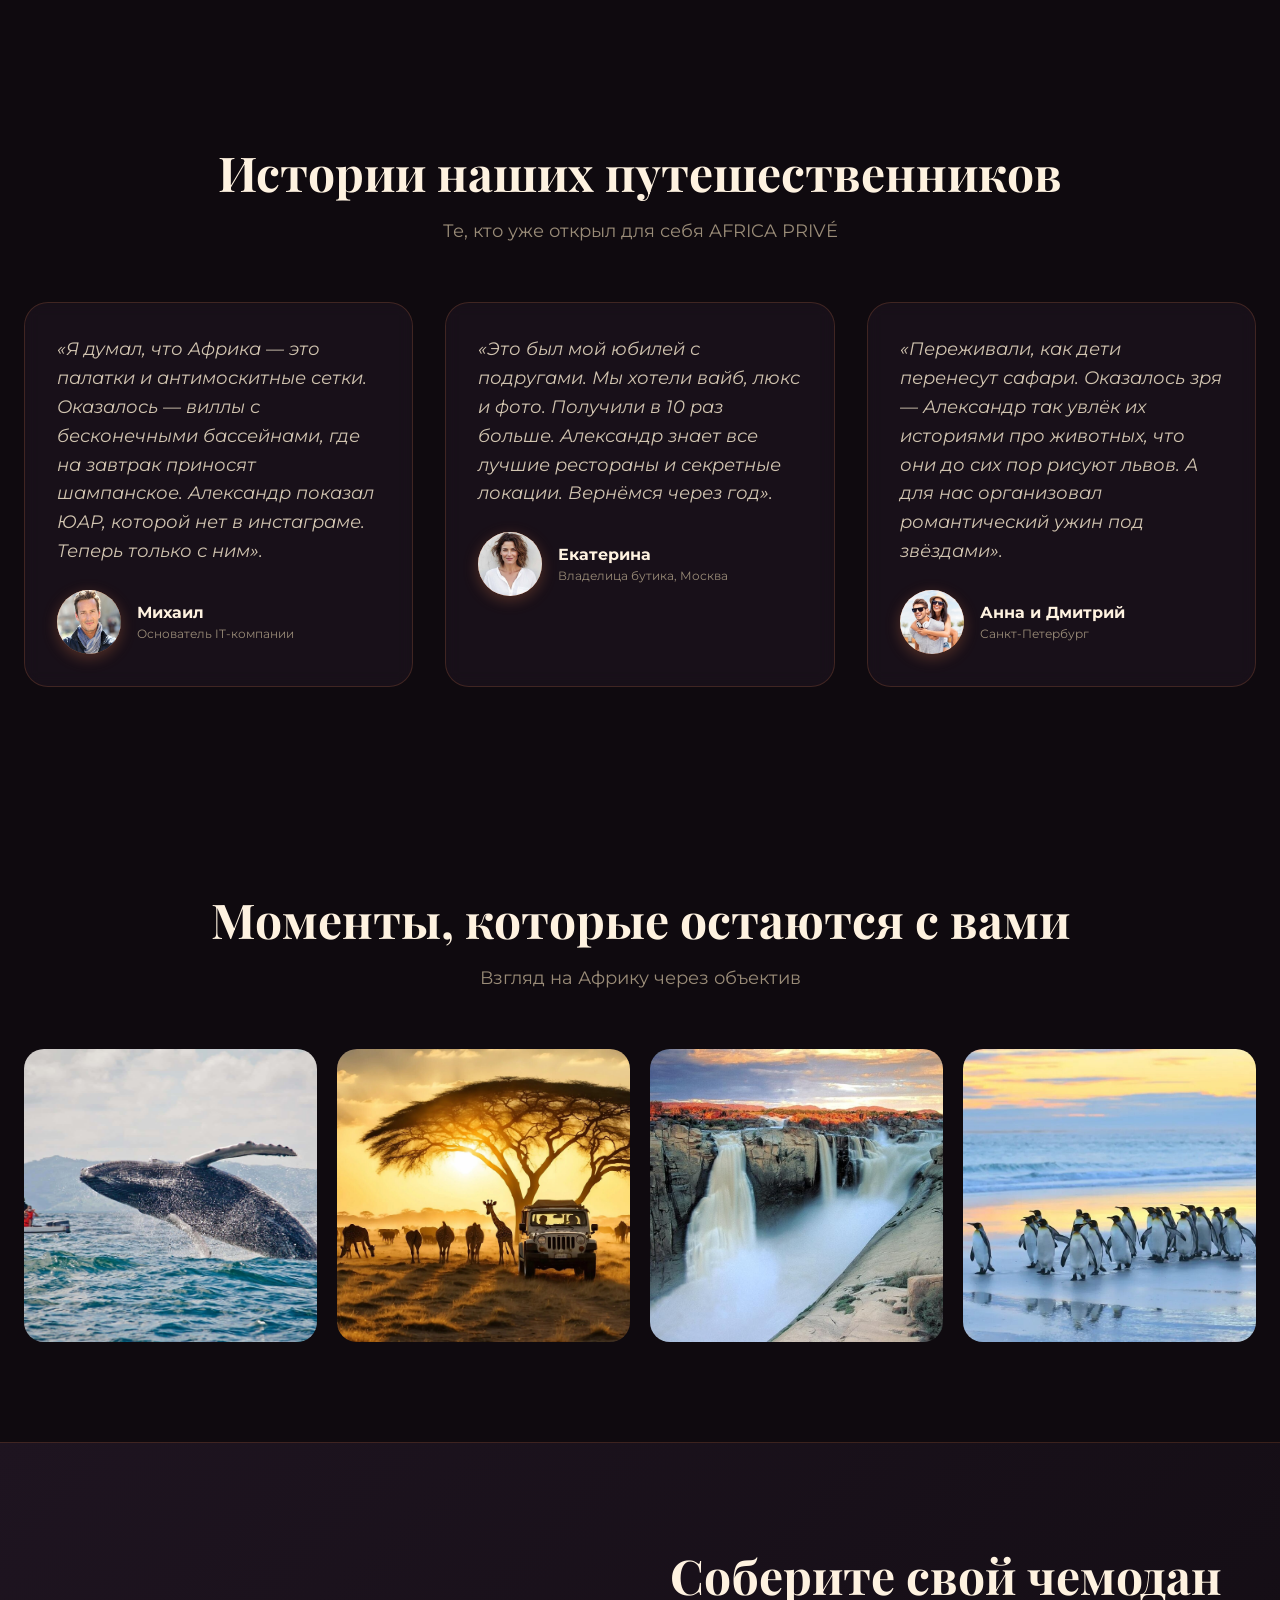
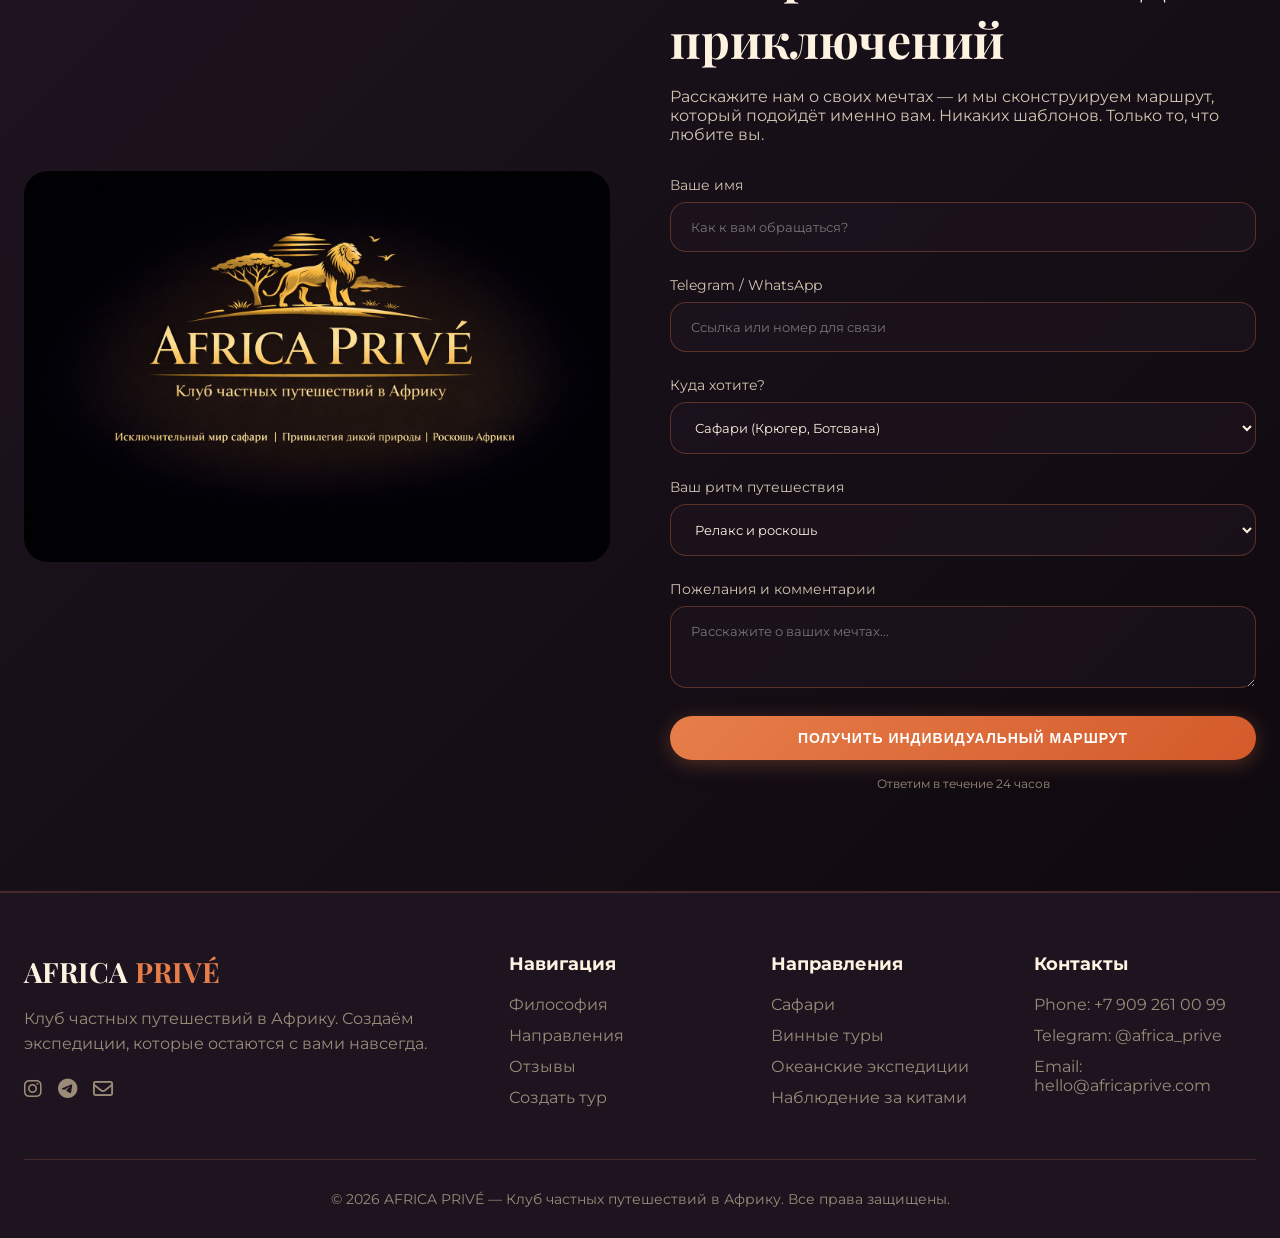
==== commit 1ad356c6: "Update expedition.html" ====
--- a/expedition.html
+++ b/expedition.html
@@ -807,7 +807,7 @@
         <div class="container">
             <div class="philosophy-grid">
                 <div class="philosophy-image scroll-animate fade-right">
-                    <img src="assets/guide.jpg" alt="Сафари гид" onerror="this.src='https://placehold.co/800x600/1E1420/E67E4A?text=Guide+Photo'">
+                    <img src="assets/guide2.jpg" alt="Сафари гид" onerror="this.src='https://placehold.co/800x600/1E1420/E67E4A?text=Guide+Photo'">
                 </div>
                 <div class="philosophy-text scroll-animate fade-left">
                     <h3>Привилегия подлинной Африки</h3>
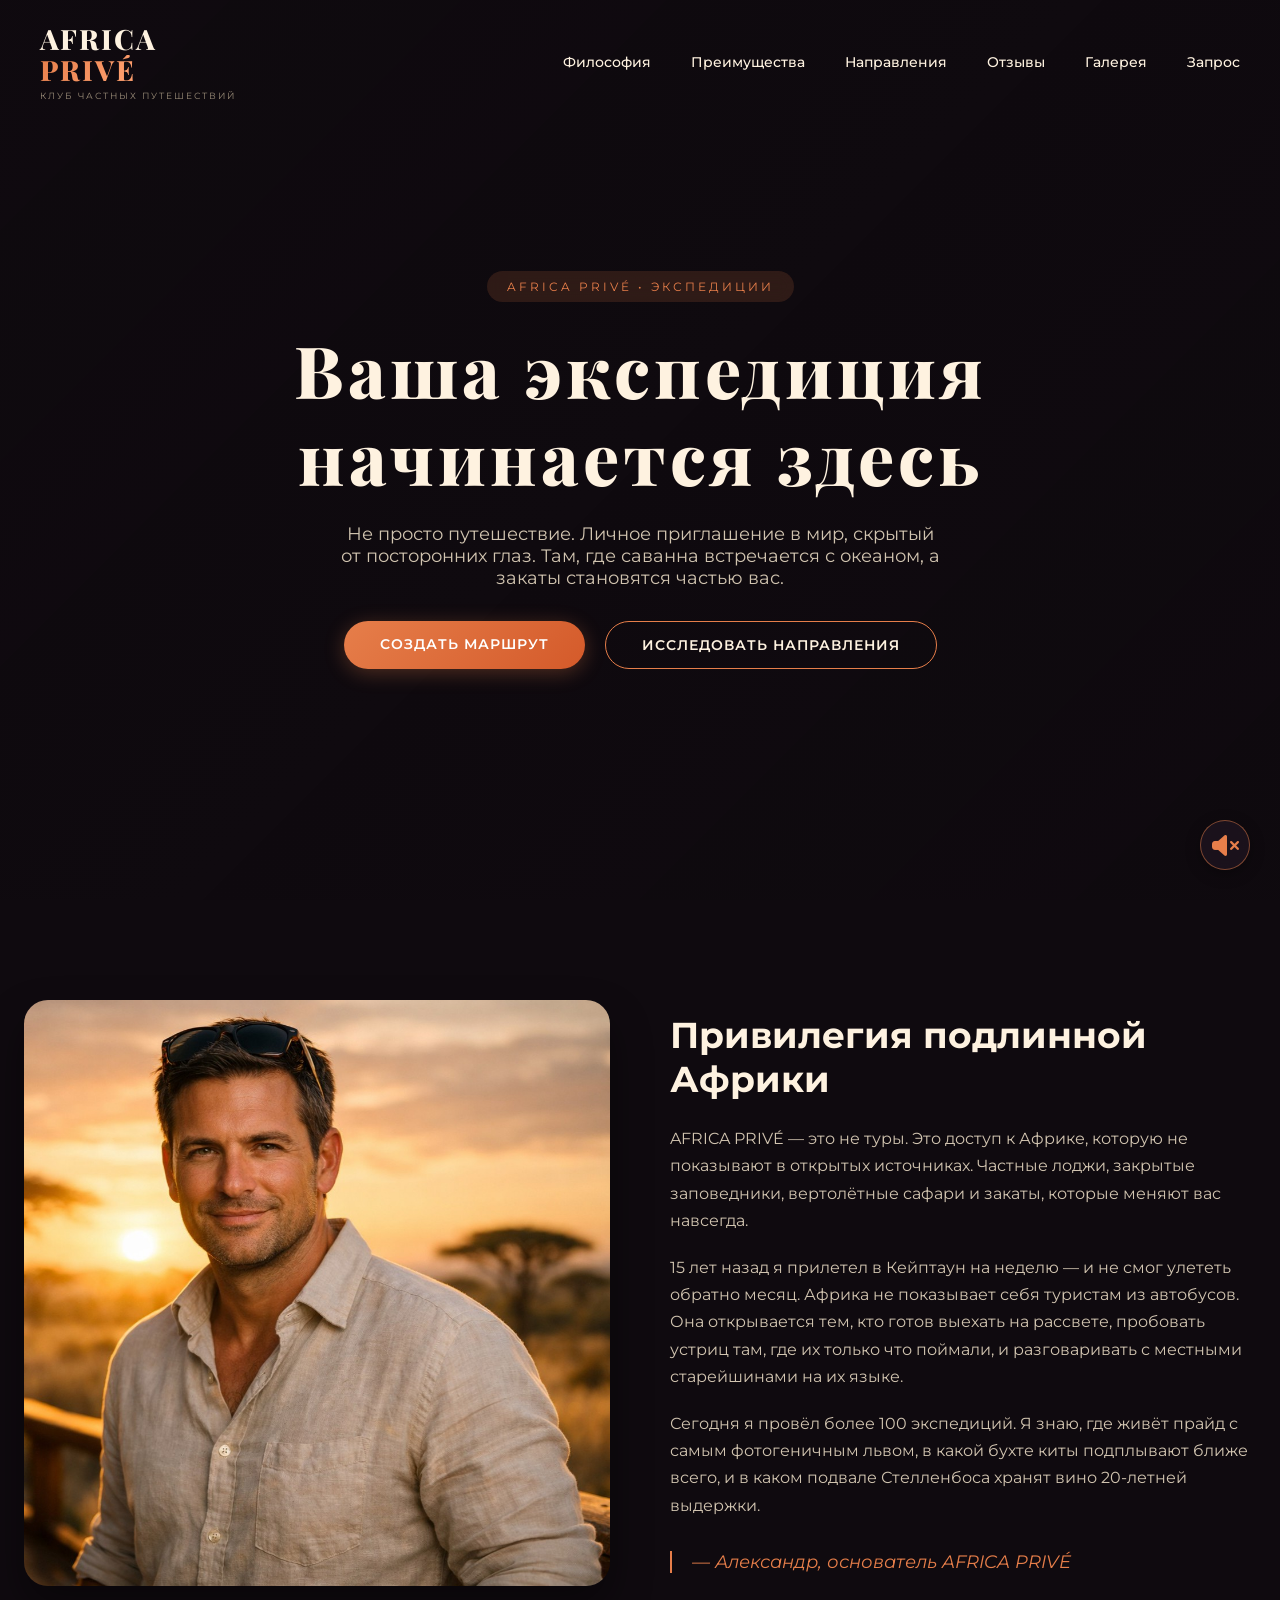
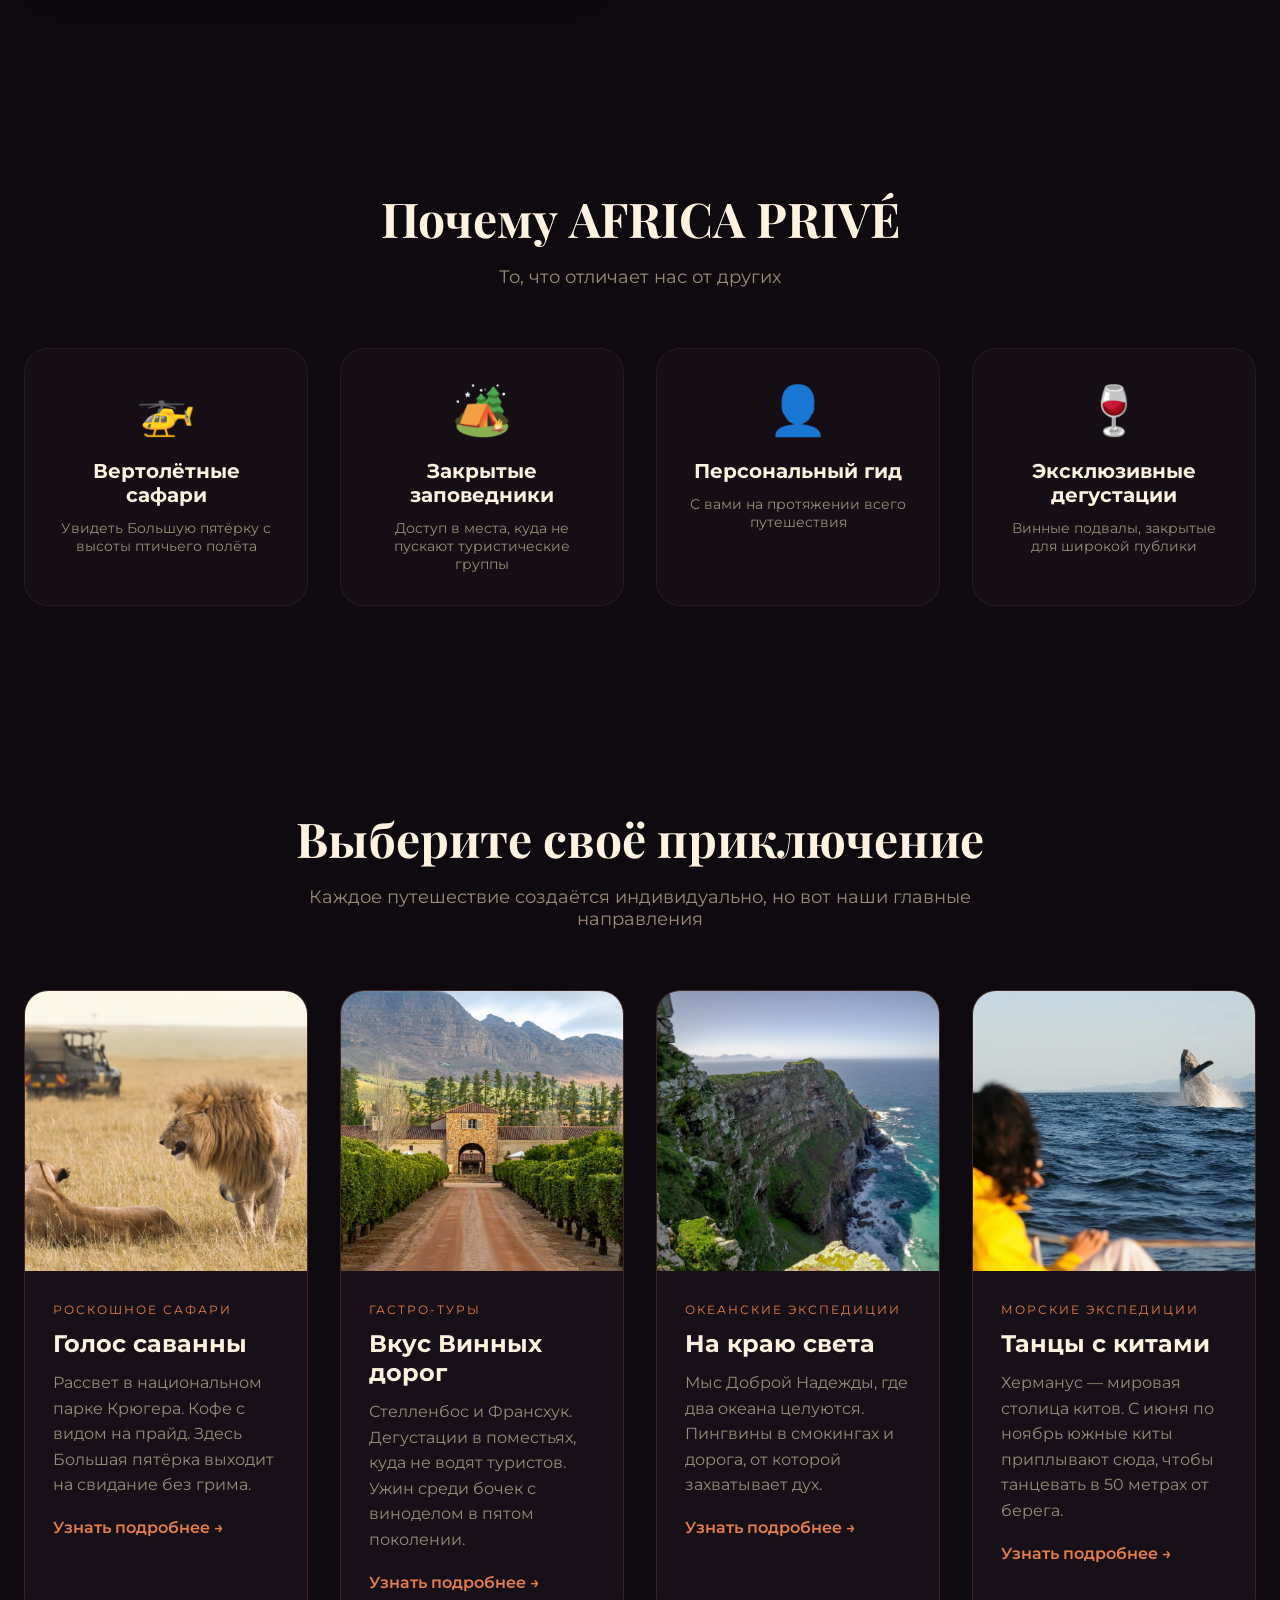
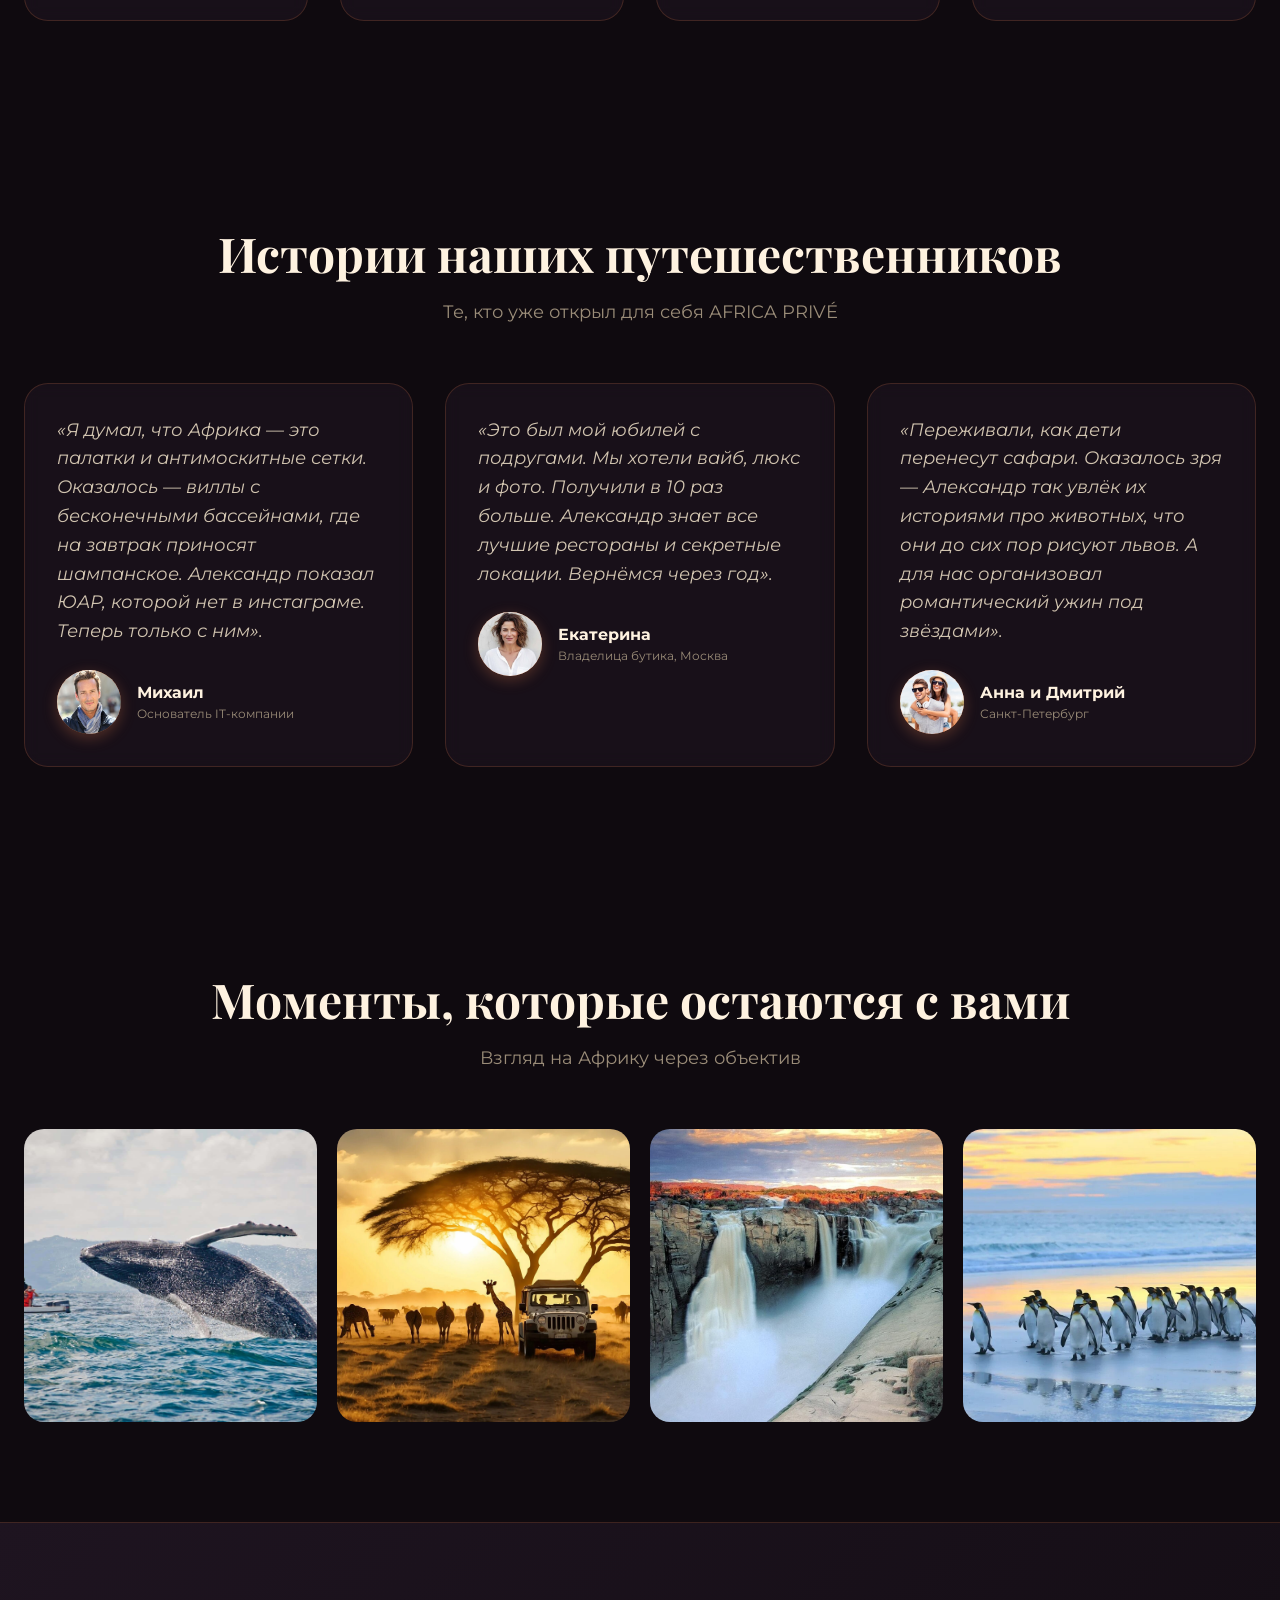
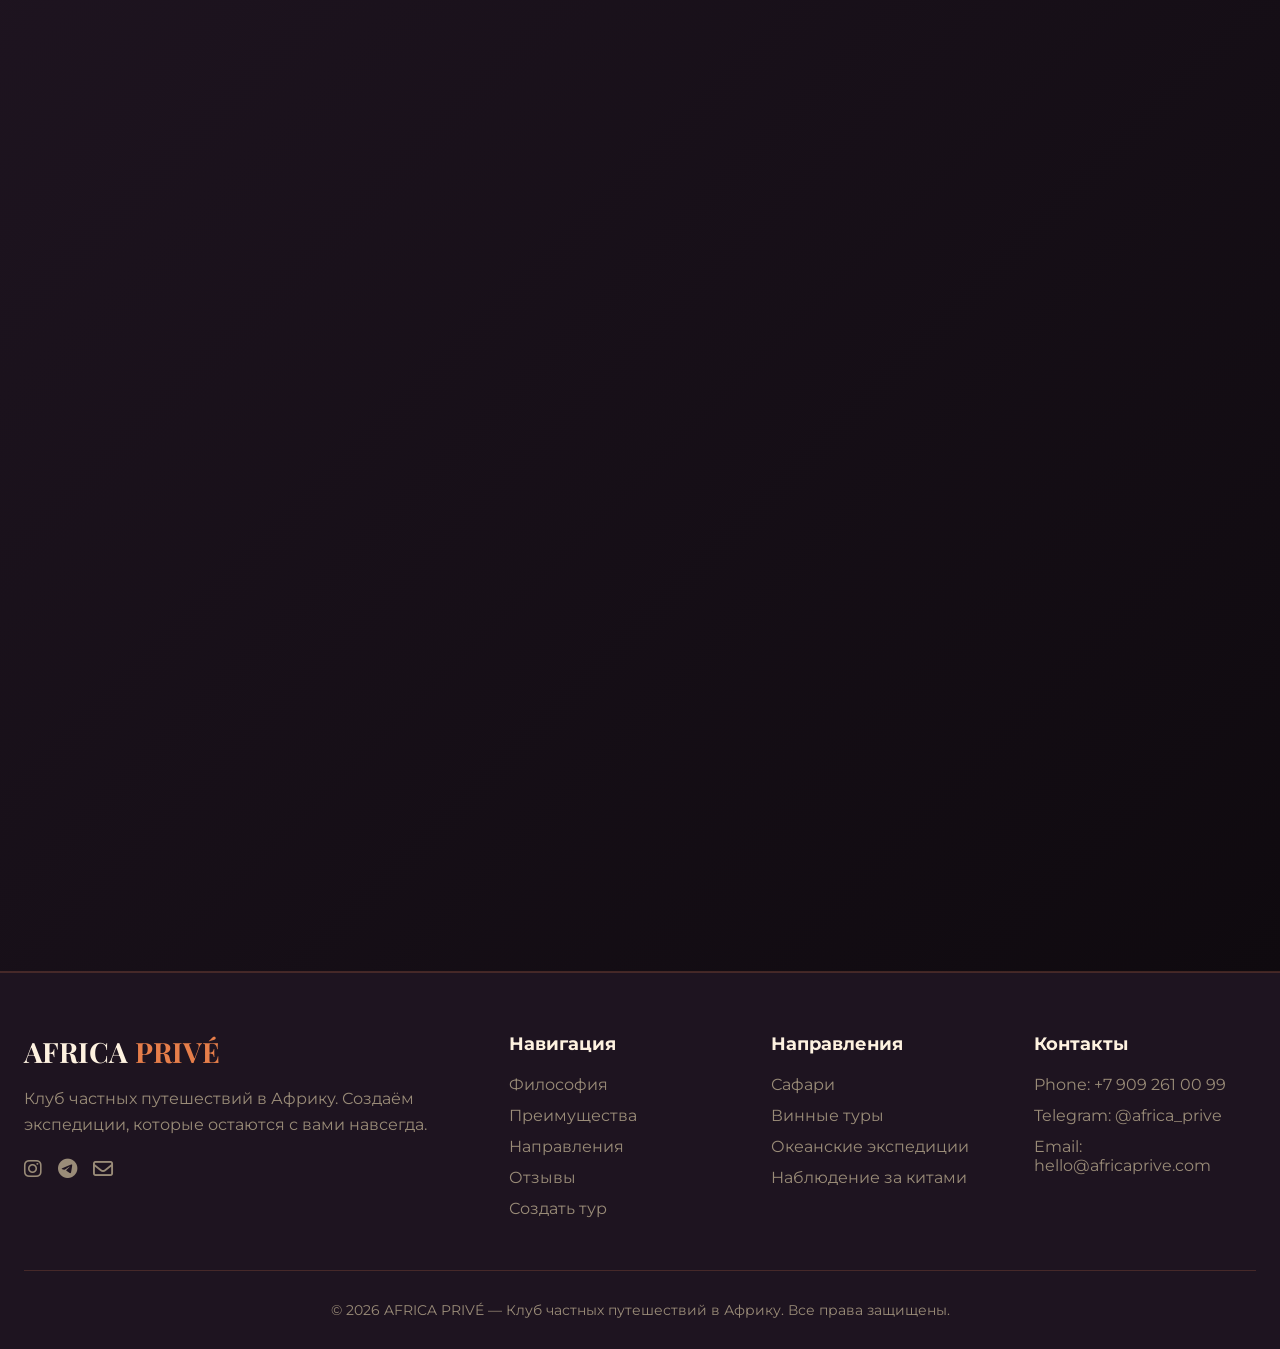
==== commit c05e26a0: "Add files via upload" ====
--- a/expedition.html
+++ b/expedition.html
@@ -7,7 +7,6 @@
     <link href="https://fonts.googleapis.com/css2?family=Playfair+Display:wght@400;500;600;700;800;900&family=Montserrat:wght@300;400;500;600;700&display=swap" rel="stylesheet">
     <link rel="stylesheet" href="https://cdnjs.cloudflare.com/ajax/libs/font-awesome/6.5.1/css/all.min.css">
     <style>
-        /* ========== ВСЕ СТИЛИ СОХРАНЯЕМ ИЗ ВАШЕГО ФАЙЛА ========== */
         * {
             margin: 0;
             padding: 0;
@@ -253,10 +252,29 @@
             padding-left: 20px;
         }
 
-        /* Направления */
+        /* USP (преимущества) */
+        .usp-grid {
+            display: grid;
+            grid-template-columns: repeat(4, 1fr);
+            gap: 32px;
+            text-align: center;
+        }
+        .usp-item {
+            padding: 32px;
+            background: rgba(30, 20, 32, 0.4);
+            border-radius: 24px;
+            border: 1px solid rgba(230,126,74,0.1);
+            transition: all 0.3s ease;
+        }
+        .usp-item:hover { border-color: rgba(230,126,74,0.4); transform: translateY(-5px); }
+        .usp-icon { font-size: 48px; color: #E67E4A; margin-bottom: 20px; }
+        .usp-item h4 { font-size: 20px; margin-bottom: 12px; color: #FEF2E0; }
+        .usp-item p { font-size: 14px; color: #9A8C78; }
+
+        /* Направления - 4 карточки */
         .destinations-grid {
             display: grid;
-            grid-template-columns: repeat(3, 1fr);
+            grid-template-columns: repeat(4, 1fr);
             gap: 32px;
         }
         .destination-card {
@@ -305,25 +323,6 @@
             cursor: pointer;
         }
         .destination-link:hover { gap: 12px; color: #FF9F6E; }
-
-        /* USP */
-        .usp-grid {
-            display: grid;
-            grid-template-columns: repeat(4, 1fr);
-            gap: 32px;
-            text-align: center;
-        }
-        .usp-item {
-            padding: 32px;
-            background: rgba(30, 20, 32, 0.4);
-            border-radius: 24px;
-            border: 1px solid rgba(230,126,74,0.1);
-            transition: all 0.3s ease;
-        }
-        .usp-item:hover { border-color: rgba(230,126,74,0.4); transform: translateY(-5px); }
-        .usp-icon { font-size: 48px; color: #E67E4A; margin-bottom: 20px; }
-        .usp-item h4 { font-size: 20px; margin-bottom: 12px; color: #FEF2E0; }
-        .usp-item p { font-size: 14px; color: #9A8C78; }
 
         /* Отзывы */
         .testimonials-grid {
@@ -553,7 +552,7 @@
             border-color: #E67E4A;
         }
 
-        /* ========== МОДАЛЬНОЕ ОКНО ДЛЯ ТУРОВ ========== */
+        /* Модальное окно для туров (с фото) */
         .tour-modal {
             position: fixed;
             top: 0;
@@ -574,15 +573,18 @@
             visibility: visible;
         }
         .tour-modal-content {
-            max-width: 600px;
+            max-width: 900px;
             width: 90%;
             background: linear-gradient(135deg, #1E1420, #0F0A0F);
             border-radius: 32px;
-            padding: 40px;
+            overflow: hidden;
             border: 1px solid rgba(230,126,74,0.3);
             position: relative;
             transform: scale(0.9);
             transition: transform 0.4s ease;
+            display: grid;
+            grid-template-columns: 1fr 1fr;
+            gap: 0;
         }
         .tour-modal.active .tour-modal-content {
             transform: scale(1);
@@ -595,87 +597,68 @@
             color: #9A8C78;
             cursor: pointer;
             transition: color 0.3s ease;
+            z-index: 10;
+            background: rgba(0,0,0,0.5);
+            width: 40px;
+            height: 40px;
+            border-radius: 50%;
+            display: flex;
+            align-items: center;
+            justify-content: center;
         }
         .tour-modal-close:hover {
             color: #E67E4A;
             transform: rotate(90deg);
-        }
-        .tour-modal-icon {
-            font-size: 48px;
-            margin-bottom: 20px;
-        }
-        .tour-modal h3 {
-            font-size: 32px;
+            background: rgba(0,0,0,0.8);
+        }
+        .tour-modal-image {
+            height: 100%;
+            min-height: 500px;
+            background-size: cover;
+            background-position: center;
+            position: relative;
+        }
+        .tour-modal-info {
+            padding: 40px;
+        }
+        .tour-modal-category {
+            color: #E67E4A;
+            font-size: 12px;
+            letter-spacing: 2px;
+            text-transform: uppercase;
+            margin-bottom: 12px;
+            display: inline-block;
+        }
+        .tour-modal-info h3 {
+            font-size: 36px;
             color: #FEF2E0;
             margin-bottom: 20px;
         }
-        .tour-modal p {
+        .tour-modal-info p {
             color: #D1C4B0;
-            line-height: 1.6;
-            margin-bottom: 15px;
+            line-height: 1.7;
+            margin-bottom: 20px;
         }
         .tour-modal-features {
             margin: 20px 0;
             padding-left: 20px;
+            list-style: none;
         }
         .tour-modal-features li {
             color: #9A8C78;
-            margin-bottom: 8px;
+            margin-bottom: 12px;
+            display: flex;
+            align-items: center;
+            gap: 10px;
+        }
+        .tour-modal-features li::before {
+            content: '✦';
+            color: #E67E4A;
         }
         .tour-modal-btn {
             margin-top: 25px;
             width: 100%;
-        }
-
-        /* Футер */
-        .footer {
-            background: #1E1420;
-            padding: 60px 0 30px;
-            border-top: 1px solid rgba(230,126,74,0.2);
-        }
-        .footer-grid {
-            display: grid;
-            grid-template-columns: 2fr 1fr 1fr 1fr;
-            gap: 40px;
-            margin-bottom: 40px;
-        }
-        .footer-logo {
-            font-family: 'Playfair Display', serif;
-            font-size: 28px;
-            font-weight: 700;
-            text-decoration: none;
-            color: #FEF2E0;
-            display: inline-block;
-            margin-bottom: 16px;
-        }
-        .footer-logo span { color: #E67E4A; }
-        .footer-about p { color: #9A8C78; line-height: 1.6; }
-        .footer h4 { font-size: 18px; margin-bottom: 20px; color: #FEF2E0; }
-        .footer-links a {
-            display: block;
-            color: #9A8C78;
-            text-decoration: none;
-            margin-bottom: 12px;
-            transition: color 0.3s ease;
-        }
-        .footer-links a:hover { color: #E67E4A; }
-        .social-links {
-            display: flex;
-            gap: 16px;
-            margin-top: 20px;
-        }
-        .social-links a {
-            color: #9A8C78;
-            font-size: 20px;
-            transition: color 0.3s ease;
-        }
-        .social-links a:hover { color: #E67E4A; transform: translateY(-3px); }
-        .footer-bottom {
             text-align: center;
-            padding-top: 30px;
-            border-top: 1px solid rgba(230,126,74,0.2);
-            color: #9A8C78;
-            font-size: 14px;
         }
 
         /* Модальное окно галереи */
@@ -729,11 +712,67 @@
         }
         .mobile-menu a:hover { color: #E67E4A; }
 
+        /* Футер */
+        .footer {
+            background: #1E1420;
+            padding: 60px 0 30px;
+            border-top: 1px solid rgba(230,126,74,0.2);
+        }
+        .footer-grid {
+            display: grid;
+            grid-template-columns: 2fr 1fr 1fr 1fr;
+            gap: 40px;
+            margin-bottom: 40px;
+        }
+        .footer-logo {
+            font-family: 'Playfair Display', serif;
+            font-size: 28px;
+            font-weight: 700;
+            text-decoration: none;
+            color: #FEF2E0;
+            display: inline-block;
+            margin-bottom: 16px;
+        }
+        .footer-logo span { color: #E67E4A; }
+        .footer-about p { color: #9A8C78; line-height: 1.6; }
+        .footer h4 { font-size: 18px; margin-bottom: 20px; color: #FEF2E0; }
+        .footer-links a {
+            display: block;
+            color: #9A8C78;
+            text-decoration: none;
+            margin-bottom: 12px;
+            transition: color 0.3s ease;
+        }
+        .footer-links a:hover { color: #E67E4A; }
+        .social-links {
+            display: flex;
+            gap: 16px;
+            margin-top: 20px;
+        }
+        .social-links a {
+            color: #9A8C78;
+            font-size: 20px;
+            transition: color 0.3s ease;
+        }
+        .social-links a:hover { color: #E67E4A; transform: translateY(-3px); }
+        .footer-bottom {
+            text-align: center;
+            padding-top: 30px;
+            border-top: 1px solid rgba(230,126,74,0.2);
+            color: #9A8C78;
+            font-size: 14px;
+        }
+
         /* Адаптация */
+        @media (max-width: 1200px) {
+            .destinations-grid {
+                grid-template-columns: repeat(2, 1fr);
+            }
+        }
         @media (max-width: 992px) {
             .hero h1 { font-size: 48px; }
             .section-title { font-size: 36px; }
-            .philosophy-grid, .destinations-grid, .testimonials-grid, .usp-grid, .form-grid, .footer-grid, .gallery-grid {
+            .philosophy-grid, .testimonials-grid, .usp-grid, .form-grid, .footer-grid, .gallery-grid {
                 grid-template-columns: 1fr;
                 gap: 40px;
             }
@@ -743,10 +782,19 @@
             .gallery-grid { grid-template-columns: repeat(2, 1fr); }
             .logo-main, .logo-accent { font-size: 22px; }
             .logo-tagline { font-size: 7px; }
+            .tour-modal-content {
+                grid-template-columns: 1fr;
+            }
+            .tour-modal-image {
+                min-height: 300px;
+            }
         }
         @media (max-width: 768px) {
             .section { padding: 60px 0; }
             .hero h1 { font-size: 36px; }
+            .destinations-grid {
+                grid-template-columns: 1fr;
+            }
             .usp-grid { grid-template-columns: 1fr; }
             .gallery-grid { grid-template-columns: 1fr; }
             .testimonial-avatar { width: 52px; height: 52px; }
@@ -765,8 +813,8 @@
             </a>
             <div class="nav-links">
                 <a href="#philosophy">Философия</a>
+                <a href="#usp">Преимущества</a>
                 <a href="#destinations">Направления</a>
-                <a href="#usp">Преимущества</a>
                 <a href="#testimonials">Отзывы</a>
                 <a href="#gallery">Галерея</a>
                 <a href="#form">Запрос</a>
@@ -777,8 +825,8 @@
 
     <div class="mobile-menu" id="mobileMenu">
         <a href="#philosophy">Философия</a>
+        <a href="#usp">Преимущества</a>
         <a href="#destinations">Направления</a>
-        <a href="#usp">Преимущества</a>
         <a href="#testimonials">Отзывы</a>
         <a href="#gallery">Галерея</a>
         <a href="#form">Запрос</a>
@@ -807,7 +855,7 @@
         <div class="container">
             <div class="philosophy-grid">
                 <div class="philosophy-image scroll-animate fade-right">
-                    <img src="assets/guide2.jpg" alt="Сафари гид" onerror="this.src='https://placehold.co/800x600/1E1420/E67E4A?text=Guide+Photo'">
+                    <img src="assets/guide.jpg" alt="Сафари гид" onerror="this.src='https://placehold.co/800x600/1E1420/E67E4A?text=Guide+Photo'">
                 </div>
                 <div class="philosophy-text scroll-animate fade-left">
                     <h3>Привилегия подлинной Африки</h3>
@@ -820,42 +868,6 @@
         </div>
     </section>
 
-    <section class="section" id="destinations">
-        <div class="container">
-            <h2 class="section-title scroll-animate fade-up">Выберите своё приключение</h2>
-            <p class="section-subtitle scroll-animate fade-up">Каждое путешествие создаётся индивидуально, но вот наши главные направления</p>
-            <div class="destinations-grid">
-                <div class="destination-card scroll-animate scale">
-                    <div class="destination-image"><img src="assets/safari.jpg" alt="Сафари" onerror="this.src='https://placehold.co/800x600/1E1420/E67E4A?text=Safari'"></div>
-                    <div class="destination-content">
-                        <span class="destination-category">Роскошное сафари</span>
-                        <h3>Голос саванны</h3>
-                        <p>Рассвет в национальном парке Крюгера. Кофе с видом на прайд. Здесь Большая пятёрка выходит на свидание без грима.</p>
-                        <a href="#" class="destination-link" data-tour="safari">Узнать подробнее →</a>
-                    </div>
-                </div>
-                <div class="destination-card scroll-animate scale">
-                    <div class="destination-image"><img src="assets/wine.jpg" alt="Винный тур" onerror="this.src='https://placehold.co/800x600/1E1420/E67E4A?text=Wine+Tour'"></div>
-                    <div class="destination-content">
-                        <span class="destination-category">Гастро-туры</span>
-                        <h3>Вкус Винных дорог</h3>
-                        <p>Стелленбос и Франсхук. Дегустации в поместьях, куда не водят туристов. Ужин среди бочек с виноделом в пятом поколении.</p>
-                        <a href="#" class="destination-link" data-tour="wine">Узнать подробнее →</a>
-                    </div>
-                </div>
-                <div class="destination-card scroll-animate scale">
-                    <div class="destination-image"><img src="assets/ocean.jpg" alt="Океанская экспедиция" onerror="this.src='https://placehold.co/800x600/1E1420/E67E4A?text=Ocean+Expedition'"></div>
-                    <div class="destination-content">
-                        <span class="destination-category">Океанские экспедиции</span>
-                        <h3>На краю света</h3>
-                        <p>Мыс Доброй Надежды, где два океана целуются. Пингвины в смокингах и дорога, от которой захватывает дух.</p>
-                        <a href="#" class="destination-link" data-tour="ocean">Узнать подробнее →</a>
-                    </div>
-                </div>
-            </div>
-        </div>
-    </section>
-
     <section class="section" id="usp">
         <div class="container">
             <h2 class="section-title scroll-animate fade-up">Почему AFRICA PRIVÉ</h2>
@@ -865,6 +877,55 @@
                 <div class="usp-item scroll-animate scale"><div class="usp-icon">🏕️</div><h4>Закрытые заповедники</h4><p>Доступ в места, куда не пускают туристические группы</p></div>
                 <div class="usp-item scroll-animate scale"><div class="usp-icon">👤</div><h4>Персональный гид</h4><p>С вами на протяжении всего путешествия</p></div>
                 <div class="usp-item scroll-animate scale"><div class="usp-icon">🍷</div><h4>Эксклюзивные дегустации</h4><p>Винные подвалы, закрытые для широкой публики</p></div>
+            </div>
+        </div>
+    </section>
+
+    <section class="section" id="destinations">
+        <div class="container">
+            <h2 class="section-title scroll-animate fade-up">Выберите своё приключение</h2>
+            <p class="section-subtitle scroll-animate fade-up">Каждое путешествие создаётся индивидуально, но вот наши главные направления</p>
+            <div class="destinations-grid">
+                <!-- Сафари -->
+                <div class="destination-card scroll-animate scale" data-tour="safari">
+                    <div class="destination-image"><img src="assets/safari.jpg" alt="Сафари" onerror="this.src='https://placehold.co/800x600/1E1420/E67E4A?text=Safari'"></div>
+                    <div class="destination-content">
+                        <span class="destination-category">Роскошное сафари</span>
+                        <h3>Голос саванны</h3>
+                        <p>Рассвет в национальном парке Крюгера. Кофе с видом на прайд. Здесь Большая пятёрка выходит на свидание без грима.</p>
+                        <a href="#" class="destination-link">Узнать подробнее →</a>
+                    </div>
+                </div>
+                <!-- Винные дороги -->
+                <div class="destination-card scroll-animate scale" data-tour="wine">
+                    <div class="destination-image"><img src="assets/wine.jpg" alt="Винный тур" onerror="this.src='https://placehold.co/800x600/1E1420/E67E4A?text=Wine+Tour'"></div>
+                    <div class="destination-content">
+                        <span class="destination-category">Гастро-туры</span>
+                        <h3>Вкус Винных дорог</h3>
+                        <p>Стелленбос и Франсхук. Дегустации в поместьях, куда не водят туристов. Ужин среди бочек с виноделом в пятом поколении.</p>
+                        <a href="#" class="destination-link">Узнать подробнее →</a>
+                    </div>
+                </div>
+                <!-- Океанские экспедиции -->
+                <div class="destination-card scroll-animate scale" data-tour="ocean">
+                    <div class="destination-image"><img src="assets/ocean.jpg" alt="Океанская экспедиция" onerror="this.src='https://placehold.co/800x600/1E1420/E67E4A?text=Ocean+Expedition'"></div>
+                    <div class="destination-content">
+                        <span class="destination-category">Океанские экспедиции</span>
+                        <h3>На краю света</h3>
+                        <p>Мыс Доброй Надежды, где два океана целуются. Пингвины в смокингах и дорога, от которой захватывает дух.</p>
+                        <a href="#" class="destination-link">Узнать подробнее →</a>
+                    </div>
+                </div>
+                <!-- Наблюдение за китами -->
+                <div class="destination-card scroll-animate scale" data-tour="whales">
+                    <div class="destination-image"><img src="assets/whales.jpg" alt="Наблюдение за китами" onerror="this.src='https://placehold.co/800x600/1E1420/E67E4A?text=Whale+Watching'"></div>
+                    <div class="destination-content">
+                        <span class="destination-category">Морские экспедиции</span>
+                        <h3>Танцы с китами</h3>
+                        <p>Херманус — мировая столица китов. С июня по ноябрь южные киты приплывают сюда, чтобы танцевать в 50 метрах от берега.</p>
+                        <a href="#" class="destination-link">Узнать подробнее →</a>
+                    </div>
+                </div>
             </div>
         </div>
     </section>
@@ -957,7 +1018,7 @@
         <div class="container">
             <div class="footer-grid">
                 <div class="footer-about"><a href="index.html" class="footer-logo">AFRICA <span>PRIVÉ</span></a><p>Клуб частных путешествий в Африку. Создаём экспедиции, которые остаются с вами навсегда.</p><div class="social-links"><a href="#"><i class="fab fa-instagram"></i></a><a href="#"><i class="fab fa-telegram"></i></a><a href="#"><i class="far fa-envelope"></i></a></div></div>
-                <div class="footer-links"><h4>Навигация</h4><a href="#philosophy">Философия</a><a href="#destinations">Направления</a><a href="#testimonials">Отзывы</a><a href="#form">Создать тур</a></div>
+                <div class="footer-links"><h4>Навигация</h4><a href="#philosophy">Философия</a><a href="#usp">Преимущества</a><a href="#destinations">Направления</a><a href="#testimonials">Отзывы</a><a href="#form">Создать тур</a></div>
                 <div class="footer-links"><h4>Направления</h4><a href="#">Сафари</a><a href="#">Винные туры</a><a href="#">Океанские экспедиции</a><a href="#">Наблюдение за китами</a></div>
                 <div class="footer-links"><h4>Контакты</h4><a href="#">Phone: +7 909 261 00 99</a><a href="#">Telegram: @africa_prive</a><a href="#">Email: hello@africaprive.com</a></div>
             </div>
@@ -968,20 +1029,23 @@
     <!-- Модальное окно для галереи -->
     <div class="modal" id="imageModal"><span class="modal-close">&times;</span><img id="modalImage" src="" alt="Full size"></div>
 
-    <!-- Модальные окна для туров -->
+    <!-- Модальное окно для туров -->
     <div class="tour-modal" id="tourModal">
         <div class="tour-modal-content">
             <span class="tour-modal-close">&times;</span>
-            <div class="tour-modal-icon" id="tourModalIcon">🏜️</div>
-            <h3 id="tourModalTitle">Голос саванны</h3>
-            <p id="tourModalDesc">Рассвет в национальном парке Крюгера. Кофе с видом на прайд. Здесь Большая пятёрка выходит на свидание без грима.</p>
-            <ul class="tour-modal-features" id="tourModalFeatures">
-                <li>✨ Частный гид-натуралист</li>
-                <li>🚁 Вертолётная прогулка над саванной</li>
-                <li>🏕️ Роскошный лагерь с видом на водопой</li>
-                <li>🍷 Завтрак на закате с шампанским</li>
-            </ul>
-            <a href="#form" class="btn btn-primary tour-modal-btn">Забронировать этот тур →</a>
+            <div class="tour-modal-image" id="tourModalImage"></div>
+            <div class="tour-modal-info">
+                <span class="tour-modal-category" id="tourModalCategory">Роскошное сафари</span>
+                <h3 id="tourModalTitle">Голос саванны</h3>
+                <p id="tourModalDesc">Рассвет в национальном парке Крюгера. Кофе с видом на прайд. Здесь Большая пятёрка выходит на свидание без грима.</p>
+                <ul class="tour-modal-features" id="tourModalFeatures">
+                    <li>✨ Частный гид-натуралист</li>
+                    <li>🚁 Вертолётная прогулка над саванной</li>
+                    <li>🏕️ Роскошный лагерь с видом на водопой</li>
+                    <li>🍷 Завтрак на закате с шампанским</li>
+                </ul>
+                <a href="#form" class="btn btn-primary tour-modal-btn">Забронировать этот тур →</a>
+            </div>
         </div>
     </div>
 
@@ -1034,40 +1098,83 @@
             // ========== МОДАЛЬНЫЕ ОКНА ДЛЯ ТУРОВ ==========
             const tourModal = document.getElementById('tourModal');
             const tourModalClose = document.querySelector('.tour-modal-close');
+            const tourModalImage = document.getElementById('tourModalImage');
+            const tourModalCategory = document.getElementById('tourModalCategory');
             const tourModalTitle = document.getElementById('tourModalTitle');
             const tourModalDesc = document.getElementById('tourModalDesc');
-            const tourModalIcon = document.getElementById('tourModalIcon');
             const tourModalFeatures = document.getElementById('tourModalFeatures');
             const tourModalBtn = document.querySelector('.tour-modal-btn');
 
             const tourData = {
                 safari: {
-                    icon: '🏜️',
+                    image: 'assets/safari.jpg',
+                    category: 'Роскошное сафари',
                     title: 'Голос саванны',
-                    desc: 'Рассвет в национальном парке Крюгера. Кофе с видом на прайд. Здесь Большая пятёрка выходит на свидание без грима.',
-                    features: ['✨ Частный гид-натуралист', '🚁 Вертолётная прогулка над саванной', '🏕️ Роскошный лагерь с видом на водопой', '🍷 Завтрак на закате с шампанским']
+                    desc: 'Представьте: вы просыпаетесь не от будильника, а от далёкого рыка льва. Ваш гид подаёт кофе в термосе, и вы выезжаете на рассветное сафари, когда саванна только просыпается. Воздух наполнен ароматами акации и влажной земли после ночи. Солнце медленно поднимается, окрашивая небо в золотые и пурпурные оттенки. А впереди — встреча с Большой пятёркой. Слон, носорог, буйвол, лев и леопард. Не в зоопарке, а в их естественной среде. Это не просто наблюдение — это диалог с природой, который меняет ваше восприятие мира навсегда.',
+                    features: [
+                        '✨ Частный гид-натуралист с 15-летним опытом',
+                        '🚁 Вертолётная прогулка над саванной (включено)',
+                        '🏕️ Роскошный лагерь с видом на водопой',
+                        '🍷 Завтрак на закате с шампанским в открытой саванне',
+                        '📸 Профессиональная фотосессия на закате',
+                        '🌙 Ночное сафари с поиском леопардов'
+                    ]
                 },
                 wine: {
-                    icon: '🍷',
+                    image: 'assets/wine.jpg',
+                    category: 'Гастро-туры',
                     title: 'Вкус Винных дорог',
-                    desc: 'Стелленбос и Франсхук. Дегустации в поместьях, куда не водят туристов. Ужин среди бочек с виноделом в пятом поколении.',
-                    features: ['🍇 Эксклюзивные дегустации в частных поместьях', '🍽️ Ужин с виноделом в подвале 200-летней выдержки', '🚗 Личный трансфер на электромобиле', '📸 Фотосессия на виноградниках на закате']
+                    desc: 'ЮАР — это не только сафари. Это ещё и одни из лучших вин мира, спрятанные в долинах Стелленбоса и Франсхука. Мы откроем вам двери в поместья, куда не пускают туристические группы. Вы встретитесь с виноделами в пятом поколении, которые расскажут истории, не вошедшие в путеводители. Дегустации проходят не в стерильных залах, а прямо среди бочек в подвалах, где вино выдерживается годами. А завершит день ужин в ресторане, где шеф-повар создаёт блюда специально под каждое вино.',
+                    features: [
+                        '🍇 Эксклюзивные дегустации в частных поместьях',
+                        '🍽️ Ужин с виноделом в подвале 200-летней выдержки',
+                        '🚗 Личный трансфер на электромобиле между винодельнями',
+                        '📸 Фотосессия на виноградниках на закате',
+                        '🧀 Сырная дегустация от лучших сыроделов региона',
+                        '🏡 Проживание в бутик-отеле среди виноградников'
+                    ]
                 },
                 ocean: {
-                    icon: '🌊',
+                    image: 'assets/ocean.jpg',
+                    category: 'Океанские экспедиции',
                     title: 'На краю света',
-                    desc: 'Мыс Доброй Надежды, где два океана целуются. Пингвины в смокингах и дорога, от которой захватывает дух.',
-                    features: ['🐧 Посечение колонии пингвинов в Боулдерс-Бич', '🌊 Прогулка до маяка на мысе Доброй Надежды', '🚁 Полет над двумя океанами', '🍽️ Обед с видом на океан в ресторане уровня Michelin']
+                    desc: 'Мыс Доброй Надежды — место, где два океана, Индийский и Атлантический, встречаются в вечном танце. Дорога к нему — одна из самых живописных в мире: с одной стороны океан, с другой — горы. Вы увидите колонию пингвинов в Боулдерс-Бич, которые не боятся людей и подходят почти вплотную. А затем — прогулка до маяка, откуда открывается вид, захватывающий дух. Для тех, кто хочет большего — вертолётная прогулка над двумя океанами. А вечером — ужин в ресторане, который считается одним из лучших в Африке.',
+                    features: [
+                        '🐧 Посещение колонии африканских пингвинов в Боулдерс-Бич',
+                        '🌊 Прогулка до маяка на мысе Доброй Надежды',
+                        '🚁 Полет над двумя океанами (опционально)',
+                        '🍽️ Обед в ресторане уровня Michelin с видом на океан',
+                        '🚗 Экскурсия по Кейптауну с личным гидом',
+                        '📸 Фотосессия на фоне заката над океаном'
+                    ]
+                },
+                whales: {
+                    image: 'assets/whales.jpg',
+                    category: 'Морские экспедиции',
+                    title: 'Танцы с китами',
+                    desc: 'Херманус — единственное место в мире, где южные киты подплывают так близко к берегу. С июня по ноябрь эти величественные гиганты приходят сюда, чтобы выводить потомство и устраивать настоящие представления. Вы увидите, как киты выпрыгивают из воды, хлопают хвостами и "поют" свои песни. Мы предложим вам несколько вариантов: наблюдение с утёса (киты будут в 50 метрах!), лодочная прогулка с морским биологом или, для самых смелых, — погружение с аквалангом (только опытные дайверы). Это момент, который остаётся с вами на всю жизнь.',
+                    features: [
+                        '🐋 Наблюдение с утёса в мировой столице китов — Херманусе',
+                        '🚤 Лодочная прогулка с морским биологом и гидрофоном (слышим песни китов)',
+                        '📸 Профессиональная фотосессия с китами',
+                        '🍽️ Обед в ресторане с видом на океан',
+                        '🏨 Проживание в отеле с панорамным видом на залив',
+                        '📅 Экскурсия в сезон миграции (июнь-ноябрь)'
+                    ]
                 }
             };
 
-            document.querySelectorAll('.destination-link').forEach(link => {
-                link.addEventListener('click', (e) => {
+            document.querySelectorAll('.destination-card, .destination-link').forEach(el => {
+                el.addEventListener('click', (e) => {
                     e.preventDefault();
-                    const tourType = link.getAttribute('data-tour');
+                    const card = el.closest('.destination-card');
+                    const tourType = card?.getAttribute('data-tour');
                     const data = tourData[tourType];
                     if (data) {
-                        tourModalIcon.textContent = data.icon;
+                        tourModalImage.style.backgroundImage = `url('${data.image}')`;
+                        tourModalImage.style.backgroundSize = 'cover';
+                        tourModalImage.style.backgroundPosition = 'center';
+                        tourModalCategory.textContent = data.category;
                         tourModalTitle.textContent = data.title;
                         tourModalDesc.textContent = data.desc;
                         tourModalFeatures.innerHTML = data.features.map(f => `<li>${f}</li>`).join('');
@@ -1159,8 +1266,9 @@
             }
             
             // ========== TELEGRAM УВЕДОМЛЕНИЯ ==========
-            const BOT_TOKEN = '8570006349:AAHcdJ8vgoRj8qfxzL1DeQtV-O5-Fm9M3bA'; // Замените на токен вашего бота
-            const CHAT_ID = '@NewshowNews';     // Замените на ваш chat_id
+            // 🔥 ЗАМЕНИТЕ ЭТИ ЗНАЧЕНИЯ НА СВОИ 🔥
+            const BOT_TOKEN = 'YOUR_BOT_TOKEN'; // ← сюда токен вашего бота
+            const CHAT_ID = 'YOUR_CHAT_ID';     // ← сюда ваш chat_id
             
             const expeditionForm = document.getElementById('expeditionForm');
             if (expeditionForm) {
@@ -1175,7 +1283,8 @@
                     
                     const text = `🦁 НОВАЯ ЗАЯВКА AFRICA PRIVÉ 🦁\n\n👤 Имя: ${name}\n📱 Контакт: ${contact}\n🌍 Направление: ${destination}\n⚡ Ритм: ${pace}\n💭 Пожелания: ${message || '—'}\n\n🔗 Отправлено с сайта expedition.html`;
                     
-                    if (BOT_TOKEN !== '8570006349:AAHcdJ8vgoRj8qfxzL1DeQtV-O5-Fm9M3bA' && CHAT_ID !== '@NewshowNews@NewshowNews') {
+                    // Проверяем, настроен ли бот
+                    if (BOT_TOKEN !== 'YOUR_BOT_TOKEN' && CHAT_ID !== 'YOUR_CHAT_ID') {
                         try {
                             const response = await fetch(`https://api.telegram.org/bot${BOT_TOKEN}/sendMessage`, {
                                 method: 'POST',
@@ -1186,14 +1295,18 @@
                                 alert('✅ Заявка отправлена! Мы свяжемся с вами в ближайшие 24 часа.');
                                 expeditionForm.reset();
                             } else {
-                                alert('❌ Ошибка отправки. Попробуйте позже или напишите нам в Telegram.');
+                                const errorData = await response.json();
+                                console.error('Telegram ошибка:', errorData);
+                                alert('❌ Ошибка отправки. Проверьте настройки бота.');
                             }
                         } catch (error) {
                             console.error('Ошибка:', error);
                             alert('❌ Ошибка отправки. Попробуйте позже или напишите нам в Telegram.');
                         }
                     } else {
-                        alert('✅ Спасибо! Мы свяжемся с вами в ближайшие 24 часа, чтобы создать ваш идеальный маршрут.');
+                        // Режим тестирования (бота нет)
+                        console.log('Тестовая отправка:', text);
+                        alert('✅ Спасибо! (Тестовый режим) Мы свяжемся с вами в ближайшие 24 часа.');
                         expeditionForm.reset();
                     }
                 });
@@ -1279,4 +1392,4 @@
         });
     </script>
 </body>
-</html>
+</html>
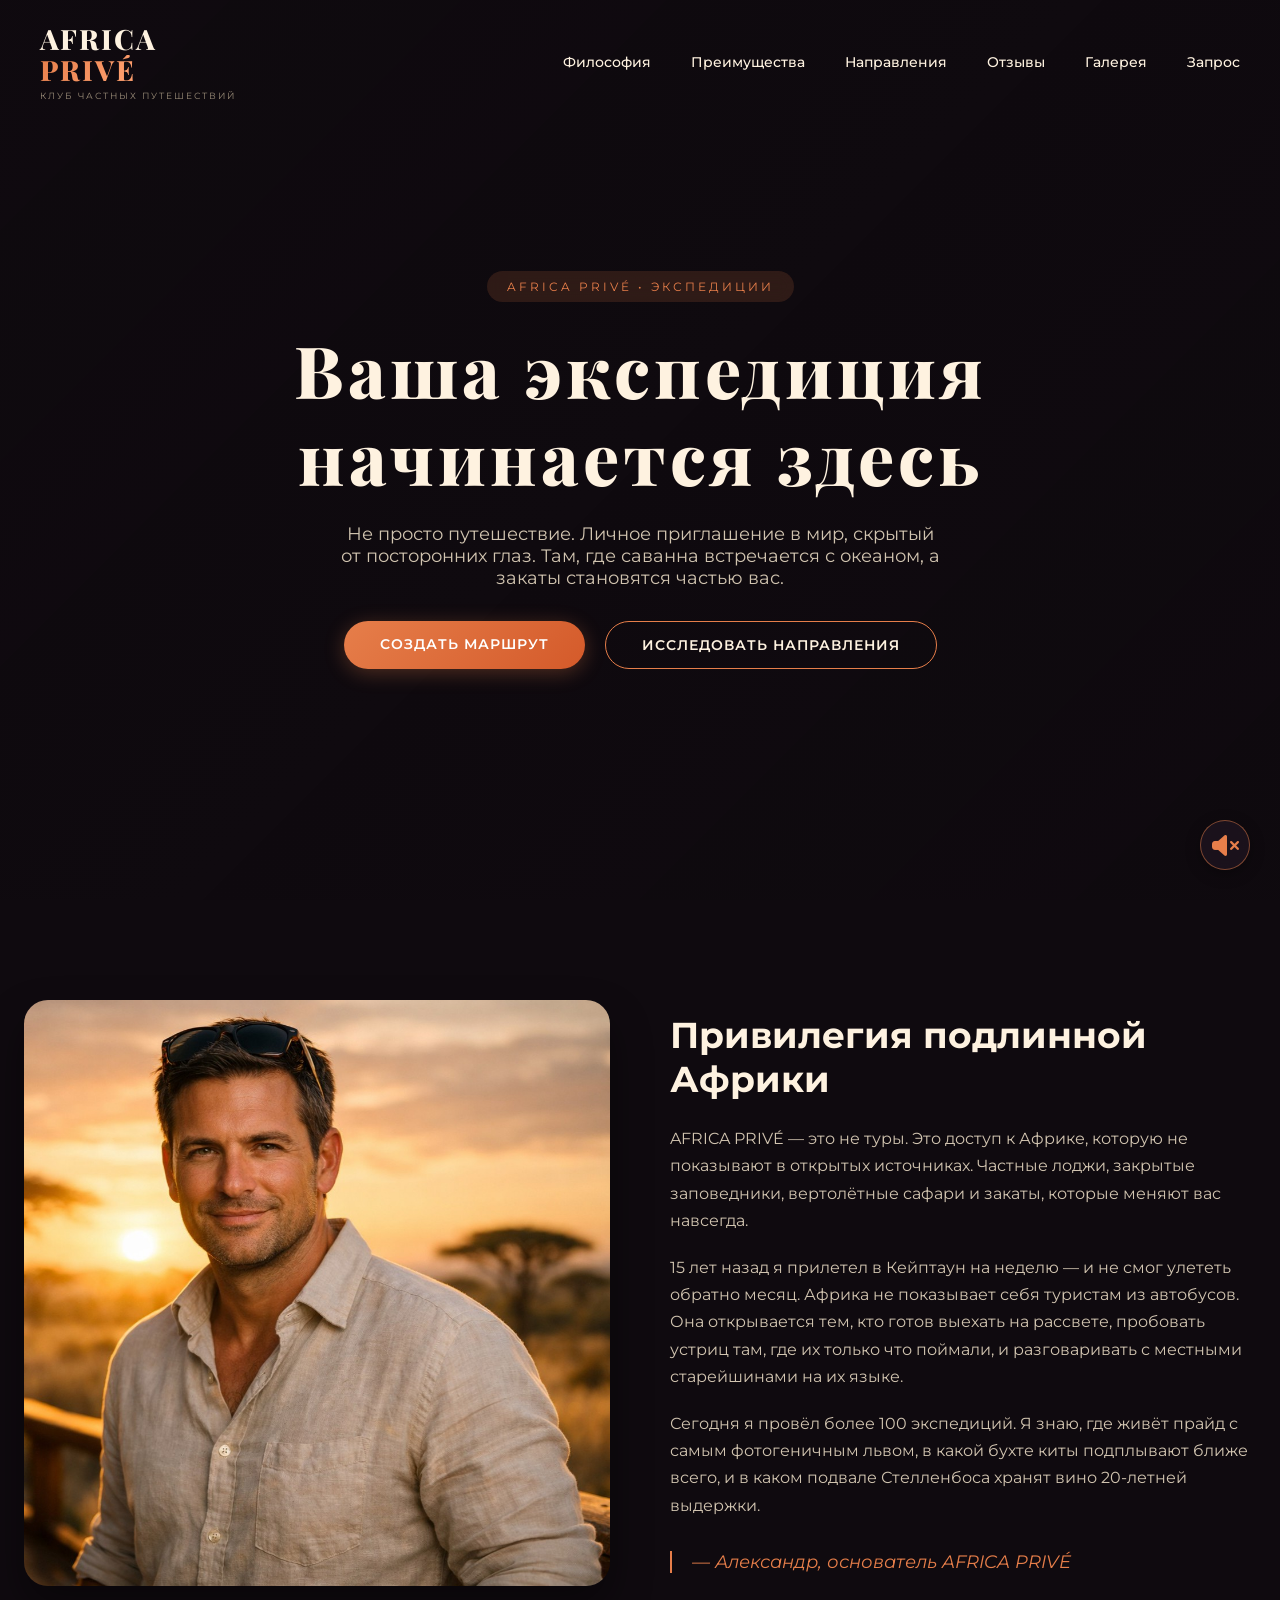
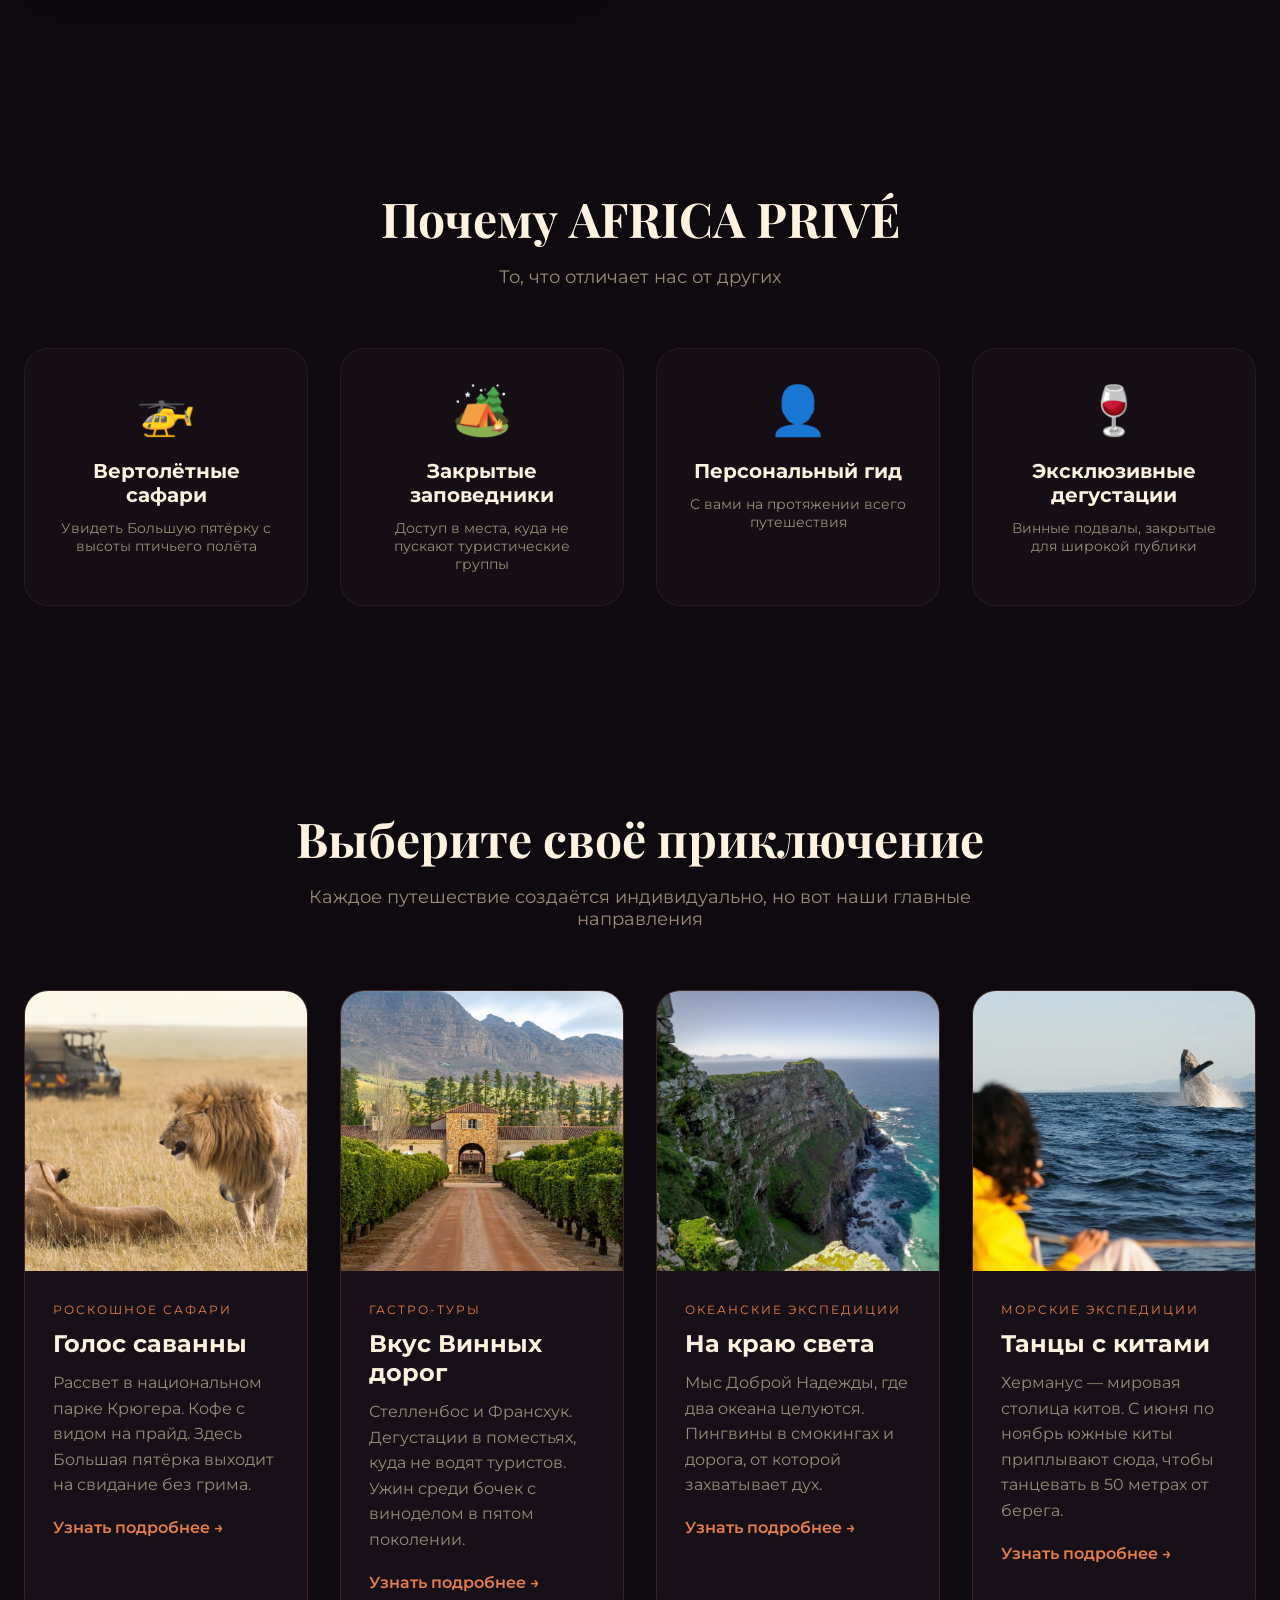
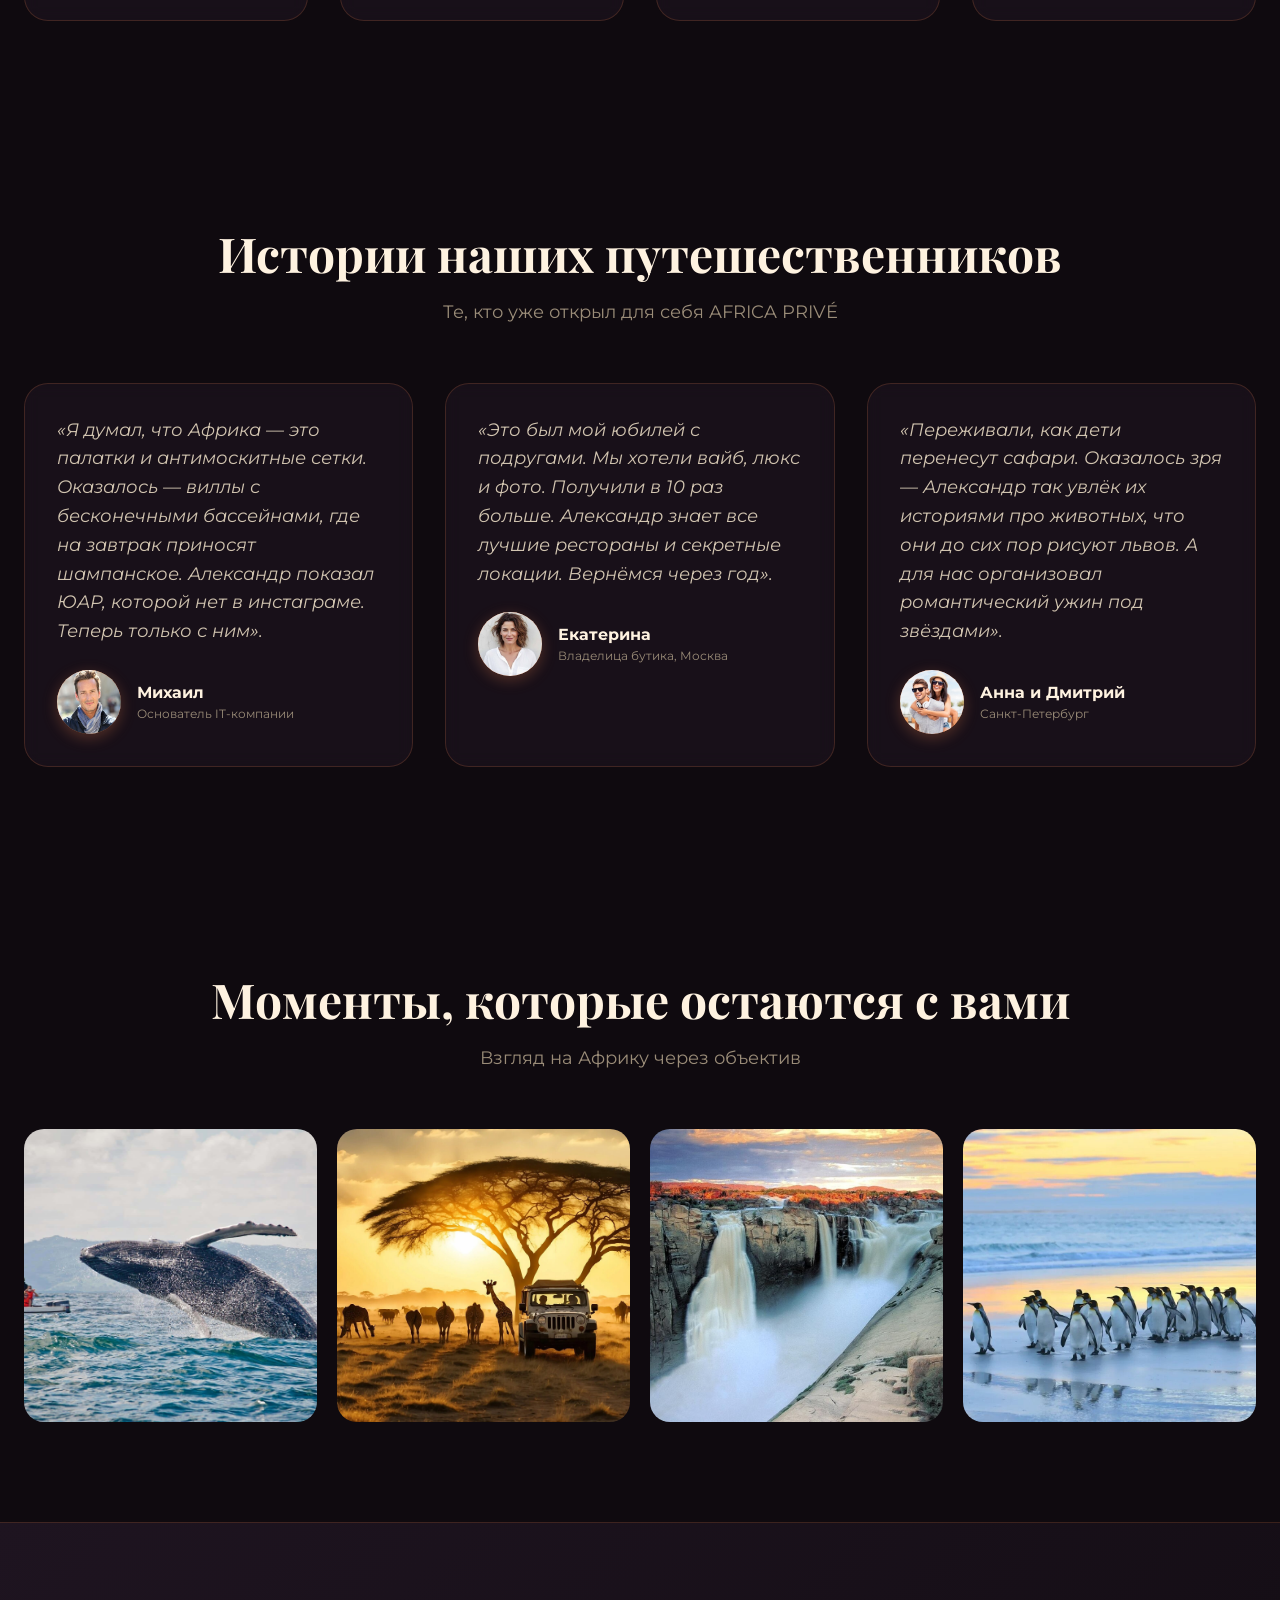
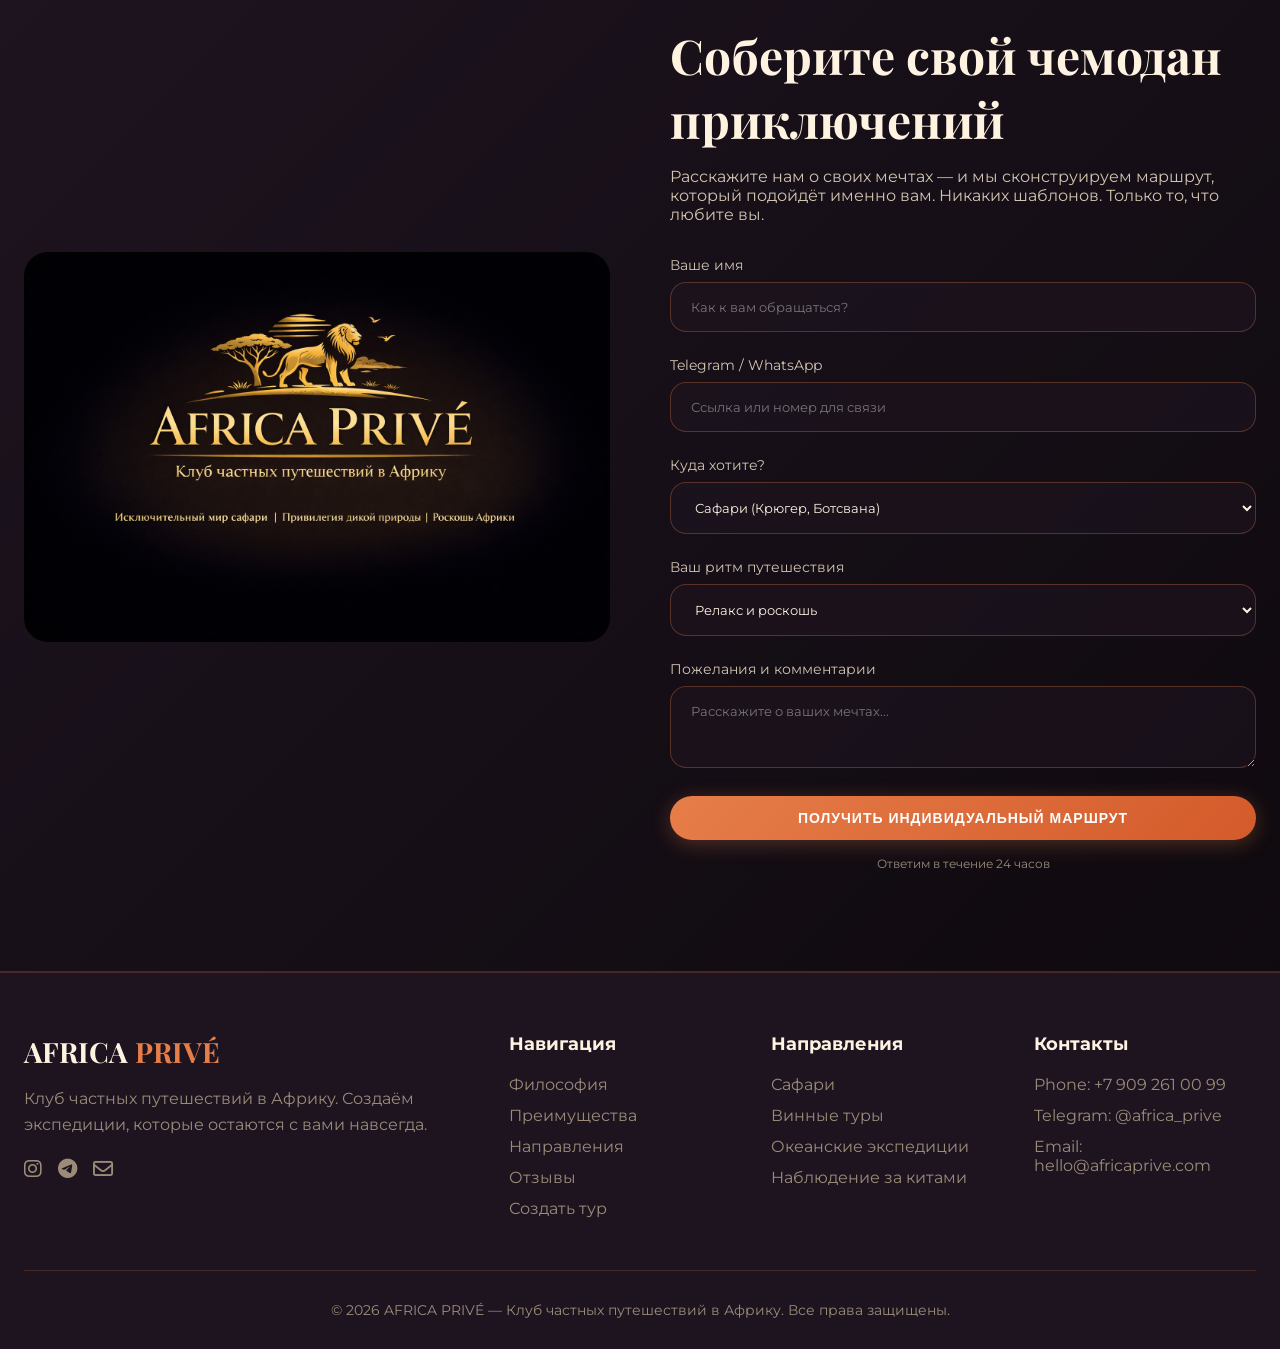
==== commit 4b15f898: "Update expedition.html" ====
--- a/expedition.html
+++ b/expedition.html
@@ -855,7 +855,7 @@
         <div class="container">
             <div class="philosophy-grid">
                 <div class="philosophy-image scroll-animate fade-right">
-                    <img src="assets/guide.jpg" alt="Сафари гид" onerror="this.src='https://placehold.co/800x600/1E1420/E67E4A?text=Guide+Photo'">
+                    <img src="assets/guide2.jpg" alt="Сафари гид" onerror="this.src='https://placehold.co/800x600/1E1420/E67E4A?text=Guide+Photo'">
                 </div>
                 <div class="philosophy-text scroll-animate fade-left">
                     <h3>Привилегия подлинной Африки</h3>
@@ -1392,4 +1392,4 @@
         });
     </script>
 </body>
-</html>+</html>
